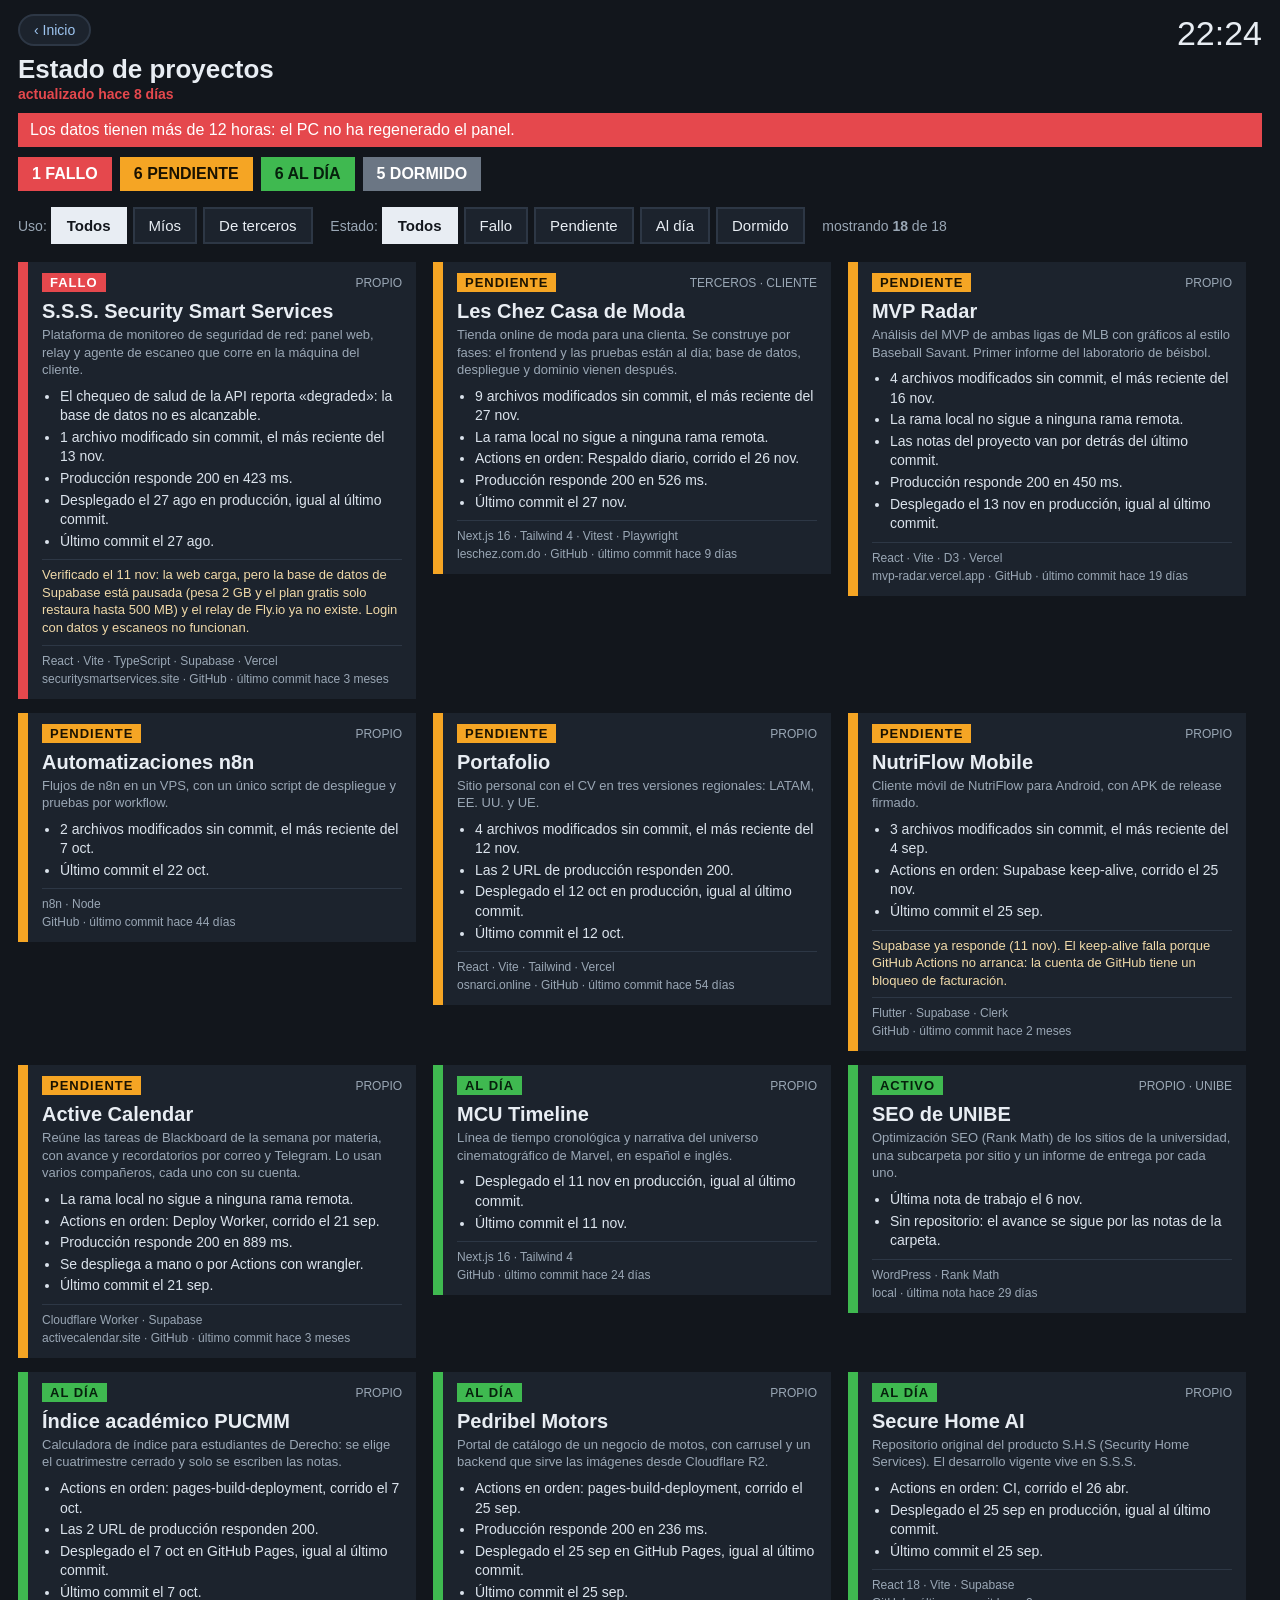
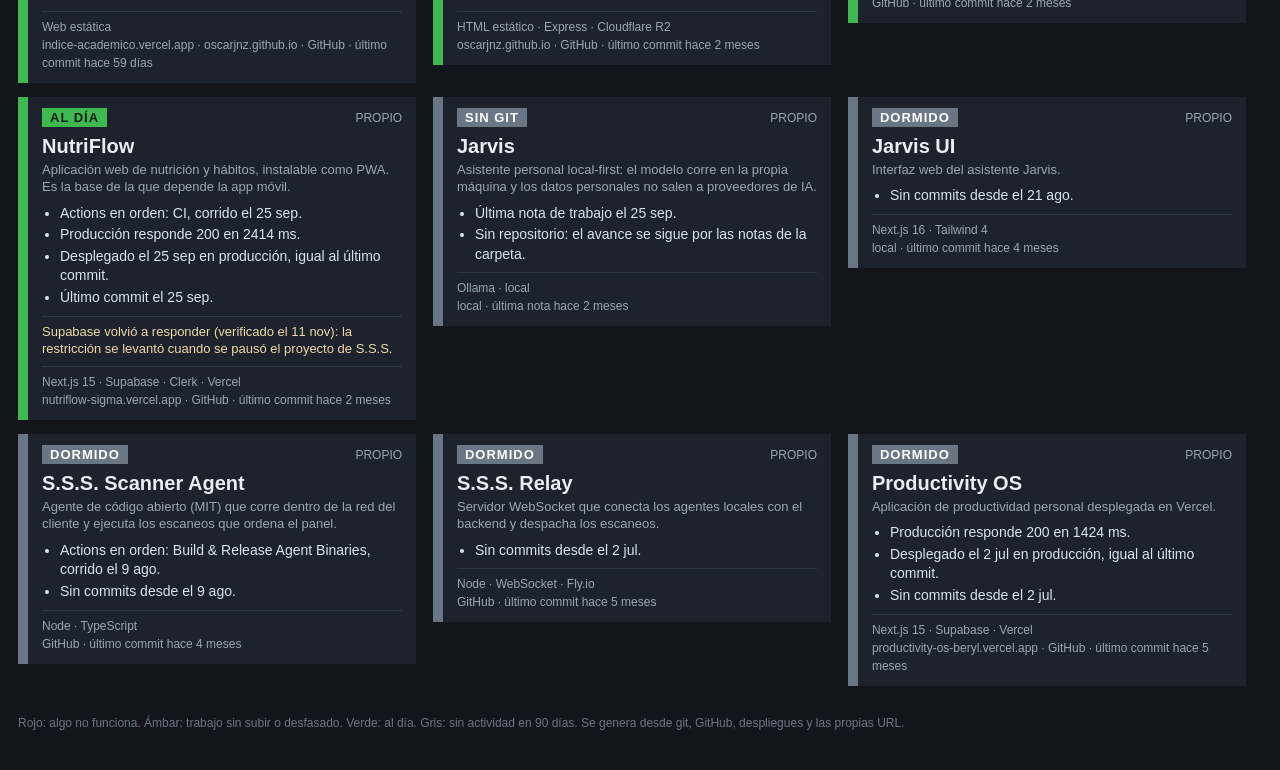
==== proyectos/index.html @ accc5866 "Actualización 2026-11-27 08:47" ====
<!DOCTYPE html>
<html lang="es"><head><meta charset="utf-8"><meta http-equiv="X-UA-Compatible" content="IE=edge"><meta http-equiv="refresh" content="300">
<meta name="robots" content="noindex,nofollow"><meta name="viewport" content="width=device-width, initial-scale=1">
<title>Estado de proyectos</title><style>
html,body{margin:0;padding:0;background:#12161c;color:#e8edf3;font-family:"Segoe UI",Arial,sans-serif;}
.wrap{padding:14px 18px 40px 18px;}
h1{font-size:26px;margin:0;font-weight:600;}
.head{overflow:hidden;margin-bottom:10px;}
.head .l{float:left;}.head .r{float:right;text-align:right;}
#clock{font-size:34px;font-weight:300;}
#age{font-size:14px;color:#9aa7b5;}#age.stale{color:#e5484d;font-weight:bold;}
#stalewarn{display:none;background:#e5484d;color:#fff;padding:8px 12px;margin-bottom:10px;font-size:16px;}
.sum{margin-bottom:10px;}
.sum span{display:inline-block;margin-right:8px;margin-bottom:6px;padding:8px 14px;font-size:16px;font-weight:bold;}
.s-rojo{background:#e5484d;color:#fff;}.s-ambar{background:#f5a524;color:#1a1200;}.s-verde{background:#3fb950;color:#06200c;}.s-gris{background:#6b7684;color:#fff;}
.bar{margin-bottom:12px;font-size:14px;color:#9aa7b5;}
.btn{display:inline-block;margin:0 6px 6px 0;padding:8px 14px;background:#1c232d;color:#e8edf3;border:2px solid #2d3745;text-decoration:none;font-size:15px;}
.btn.on{background:#e8edf3;color:#12161c;border-color:#e8edf3;font-weight:bold;}
.card{display:inline-block;vertical-align:top;width:32%;min-width:290px;margin:0 1% 14px 0;padding:11px 14px 11px 14px;background:#1c232d;border-left:10px solid #6b7684;box-sizing:border-box;}
.e-rojo{border-left-color:#e5484d;}.e-ambar{border-left-color:#f5a524;}.e-verde{border-left-color:#3fb950;}.e-gris{border-left-color:#6b7684;}
.chip{display:inline-block;padding:2px 8px;font-size:13px;font-weight:bold;letter-spacing:1px;}
.e-rojo .chip{background:#e5484d;color:#fff;}.e-ambar .chip{background:#f5a524;color:#1a1200;}.e-verde .chip{background:#3fb950;color:#06200c;}.e-gris .chip{background:#6b7684;color:#fff;}
.usotag{float:right;font-size:12px;color:#9aa7b5;text-transform:uppercase;padding-top:3px;}
.name{font-size:20px;font-weight:600;margin:8px 0 3px 0;word-wrap:break-word;}
.desc{font-size:13px;color:#9aa7b5;margin-bottom:8px;line-height:1.35;}
ul.facts{margin:0 0 8px 0;padding-left:18px;font-size:14px;color:#dbe3ec;line-height:1.4;}
ul.facts li{margin-bottom:2px;}
.nota{font-size:13px;color:#f0d9a8;border-top:1px solid #2d3745;padding-top:6px;margin-bottom:8px;line-height:1.35;}
.meta{font-size:12px;color:#9aa7b5;border-top:1px solid #2d3745;padding-top:6px;line-height:1.5;}
.back{display:inline-block;margin:0 0 8px 0;padding:6px 14px;background:#1c232d;color:#9ec5f0;border:2px solid #2d3745;border-radius:18px;text-decoration:none;font-size:14px;}
.foot{margin-top:16px;font-size:12px;color:#6b7684;}
</style></head><body><div class="wrap">
<div class="head"><div class="l"><a class="back" href="../">&#8249; Inicio</a><h1>Estado de proyectos</h1><div id="gen" data-ts="1795783574522"><span id="age">generado el 27 nov a las 08:46</span></div></div><div class="r"><div id="clock"></div></div></div>
<div id="stalewarn">Los datos tienen más de 12 horas: el PC no ha regenerado el panel.</div>
<div class="sum"><span class="s-rojo">1 FALLO</span><span class="s-ambar">6 PENDIENTE</span><span class="s-verde">6 AL DÍA</span><span class="s-gris">5 DORMIDO</span></div>
<div class="bar">Uso: <a class="btn on" data-g="uso" data-v="todos" href="#uso=todos">Todos</a><a class="btn" data-g="uso" data-v="propio" href="#uso=propio">Míos</a><a class="btn" data-g="uso" data-v="terceros" href="#uso=terceros">De terceros</a>
 &nbsp; Estado: <a class="btn on" data-g="est" data-v="todos" href="#est=todos">Todos</a><a class="btn" data-g="est" data-v="rojo" href="#est=rojo">Fallo</a><a class="btn" data-g="est" data-v="ambar" href="#est=ambar">Pendiente</a><a class="btn" data-g="est" data-v="verde" href="#est=verde">Al día</a><a class="btn" data-g="est" data-v="gris" href="#est=gris">Dormido</a>
 &nbsp; mostrando <b id="shown">18</b> de 18</div>
<div id="cards">
<div class="card e-rojo" data-uso="propio" data-est="rojo"><span class="chip">FALLO</span><span class="usotag">propio</span><div class="name">S.S.S. Security Smart Services</div><div class="desc">Plataforma de monitoreo de seguridad de red: panel web, relay y agente de escaneo que corre en la máquina del cliente.</div><ul class="facts"><li>El chequeo de salud de la API reporta «degraded»: la base de datos no es alcanzable.</li><li>1 archivo modificado sin commit, el más reciente del 13 nov.</li><li>Producción responde 200 en 423 ms.</li><li>Desplegado el 27 ago en producción, igual al último commit.</li><li>Último commit el 27 ago.</li></ul><div class="nota">Verificado el 11 nov: la web carga, pero la base de datos de Supabase está pausada (pesa 2 GB y el plan gratis solo restaura hasta 500 MB) y el relay de Fly.io ya no existe. Login con datos y escaneos no funcionan.</div><div class="meta">React · Vite · TypeScript · Supabase · Vercel<br>securitysmartservices.site · GitHub · último commit <span class="rel" data-ts="1787851147000"></span></div></div>
<div class="card e-ambar" data-uso="terceros" data-est="ambar"><span class="chip">PENDIENTE</span><span class="usotag">terceros · cliente</span><div class="name">Les Chez Casa de Moda</div><div class="desc">Tienda online de moda para una clienta. Se construye por fases: el frontend y las pruebas están al día; base de datos, despliegue y dominio vienen después.</div><ul class="facts"><li>9 archivos modificados sin commit, el más reciente del 27 nov.</li><li>La rama local no sigue a ninguna rama remota.</li><li>Actions en orden: Respaldo diario, corrido el 26 nov.</li><li>Producción responde 200 en 526 ms.</li><li>Último commit el 27 nov.</li></ul><div class="meta">Next.js 16 · Tailwind 4 · Vitest · Playwright<br>leschez.com.do · GitHub · último commit <span class="rel" data-ts="1795757222000"></span></div></div>
<div class="card e-ambar" data-uso="propio" data-est="ambar"><span class="chip">PENDIENTE</span><span class="usotag">propio</span><div class="name">MVP Radar</div><div class="desc">Análisis del MVP de ambas ligas de MLB con gráficos al estilo Baseball Savant. Primer informe del laboratorio de béisbol.</div><ul class="facts"><li>4 archivos modificados sin commit, el más reciente del 16 nov.</li><li>La rama local no sigue a ninguna rama remota.</li><li>Las notas del proyecto van por detrás del último commit.</li><li>Producción responde 200 en 450 ms.</li><li>Desplegado el 13 nov en producción, igual al último commit.</li></ul><div class="meta">React · Vite · D3 · Vercel<br>mvp-radar.vercel.app · GitHub · último commit <span class="rel" data-ts="1794849072000"></span></div></div>
<div class="card e-ambar" data-uso="propio" data-est="ambar"><span class="chip">PENDIENTE</span><span class="usotag">propio</span><div class="name">Automatizaciones n8n</div><div class="desc">Flujos de n8n en un VPS, con un único script de despliegue y pruebas por workflow.</div><ul class="facts"><li>2 archivos modificados sin commit, el más reciente del 7 oct.</li><li>Último commit el 22 oct.</li></ul><div class="meta">n8n · Node<br>GitHub · último commit <span class="rel" data-ts="1792702065000"></span></div></div>
<div class="card e-ambar" data-uso="propio" data-est="ambar"><span class="chip">PENDIENTE</span><span class="usotag">propio</span><div class="name">Portafolio</div><div class="desc">Sitio personal con el CV en tres versiones regionales: LATAM, EE. UU. y UE.</div><ul class="facts"><li>4 archivos modificados sin commit, el más reciente del 12 nov.</li><li>Las 2 URL de producción responden 200.</li><li>Desplegado el 12 oct en producción, igual al último commit.</li><li>Último commit el 12 oct.</li></ul><div class="meta">React · Vite · Tailwind · Vercel<br>osnarci.online · GitHub · último commit <span class="rel" data-ts="1791819217000"></span></div></div>
<div class="card e-ambar" data-uso="propio" data-est="ambar"><span class="chip">PENDIENTE</span><span class="usotag">propio</span><div class="name">NutriFlow Mobile</div><div class="desc">Cliente móvil de NutriFlow para Android, con APK de release firmado.</div><ul class="facts"><li>3 archivos modificados sin commit, el más reciente del 4 sep.</li><li>Actions en orden: Supabase keep-alive, corrido el 25 nov.</li><li>Último commit el 25 sep.</li></ul><div class="nota">Supabase ya responde (11 nov). El keep-alive falla porque GitHub Actions no arranca: la cuenta de GitHub tiene un bloqueo de facturación.</div><div class="meta">Flutter · Supabase · Clerk<br>GitHub · último commit <span class="rel" data-ts="1790312870000"></span></div></div>
<div class="card e-ambar" data-uso="propio" data-est="ambar"><span class="chip">PENDIENTE</span><span class="usotag">propio</span><div class="name">Active Calendar</div><div class="desc">Reúne las tareas de Blackboard de la semana por materia, con avance y recordatorios por correo y Telegram. Lo usan varios compañeros, cada uno con su cuenta.</div><ul class="facts"><li>La rama local no sigue a ninguna rama remota.</li><li>Actions en orden: Deploy Worker, corrido el 21 sep.</li><li>Producción responde 200 en 889 ms.</li><li>Se despliega a mano o por Actions con wrangler.</li><li>Último commit el 21 sep.</li></ul><div class="meta">Cloudflare Worker · Supabase<br>activecalendar.site · GitHub · último commit <span class="rel" data-ts="1790004262000"></span></div></div>
<div class="card e-verde" data-uso="propio" data-est="verde"><span class="chip">AL DÍA</span><span class="usotag">propio</span><div class="name">MCU Timeline</div><div class="desc">Línea de tiempo cronológica y narrativa del universo cinematográfico de Marvel, en español e inglés.</div><ul class="facts"><li>Desplegado el 11 nov en producción, igual al último commit.</li><li>Último commit el 11 nov.</li></ul><div class="meta">Next.js 16 · Tailwind 4<br>GitHub · último commit <span class="rel" data-ts="1794414237000"></span></div></div>
<div class="card e-verde" data-uso="propio" data-est="verde"><span class="chip">ACTIVO</span><span class="usotag">propio · UNIBE</span><div class="name">SEO de UNIBE</div><div class="desc">Optimización SEO (Rank Math) de los sitios de la universidad, una subcarpeta por sitio y un informe de entrega por cada uno.</div><ul class="facts"><li>Última nota de trabajo el 6 nov.</li><li>Sin repositorio: el avance se sigue por las notas de la carpeta.</li></ul><div class="meta">WordPress · Rank Math<br>local · última nota <span class="rel" data-ts="1793970908577"></span></div></div>
<div class="card e-verde" data-uso="propio" data-est="verde"><span class="chip">AL DÍA</span><span class="usotag">propio</span><div class="name">Índice académico PUCMM</div><div class="desc">Calculadora de índice para estudiantes de Derecho: se elige el cuatrimestre cerrado y solo se escriben las notas.</div><ul class="facts"><li>Actions en orden: pages-build-deployment, corrido el 7 oct.</li><li>Las 2 URL de producción responden 200.</li><li>Desplegado el 7 oct en GitHub Pages, igual al último commit.</li><li>Último commit el 7 oct.</li></ul><div class="meta">Web estática<br>indice-academico.vercel.app · oscarjnz.github.io · GitHub · último commit <span class="rel" data-ts="1791425111000"></span></div></div>
<div class="card e-verde" data-uso="propio" data-est="verde"><span class="chip">AL DÍA</span><span class="usotag">propio</span><div class="name">Pedribel Motors</div><div class="desc">Portal de catálogo de un negocio de motos, con carrusel y un backend que sirve las imágenes desde Cloudflare R2.</div><ul class="facts"><li>Actions en orden: pages-build-deployment, corrido el 25 sep.</li><li>Producción responde 200 en 236 ms.</li><li>Desplegado el 25 sep en GitHub Pages, igual al último commit.</li><li>Último commit el 25 sep.</li></ul><div class="meta">HTML estático · Express · Cloudflare R2<br>oscarjnz.github.io · GitHub · último commit <span class="rel" data-ts="1790312871000"></span></div></div>
<div class="card e-verde" data-uso="propio" data-est="verde"><span class="chip">AL DÍA</span><span class="usotag">propio</span><div class="name">Secure Home AI</div><div class="desc">Repositorio original del producto S.H.S (Security Home Services). El desarrollo vigente vive en S.S.S.</div><ul class="facts"><li>Actions en orden: CI, corrido el 26 abr.</li><li>Desplegado el 25 sep en producción, igual al último commit.</li><li>Último commit el 25 sep.</li></ul><div class="meta">React 18 · Vite · Supabase<br>GitHub · último commit <span class="rel" data-ts="1790312871000"></span></div></div>
<div class="card e-verde" data-uso="propio" data-est="verde"><span class="chip">AL DÍA</span><span class="usotag">propio</span><div class="name">NutriFlow</div><div class="desc">Aplicación web de nutrición y hábitos, instalable como PWA. Es la base de la que depende la app móvil.</div><ul class="facts"><li>Actions en orden: CI, corrido el 25 sep.</li><li>Producción responde 200 en 2414 ms.</li><li>Desplegado el 25 sep en producción, igual al último commit.</li><li>Último commit el 25 sep.</li></ul><div class="nota">Supabase volvió a responder (verificado el 11 nov): la restricción se levantó cuando se pausó el proyecto de S.S.S.</div><div class="meta">Next.js 15 · Supabase · Clerk · Vercel<br>nutriflow-sigma.vercel.app · GitHub · último commit <span class="rel" data-ts="1790312870000"></span></div></div>
<div class="card e-gris" data-uso="propio" data-est="gris"><span class="chip">SIN GIT</span><span class="usotag">propio</span><div class="name">Jarvis</div><div class="desc">Asistente personal local-first: el modelo corre en la propia máquina y los datos personales no salen a proveedores de IA.</div><ul class="facts"><li>Última nota de trabajo el 25 sep.</li><li>Sin repositorio: el avance se sigue por las notas de la carpeta.</li></ul><div class="meta">Ollama · local<br>local · última nota <span class="rel" data-ts="1790312598806"></span></div></div>
<div class="card e-gris" data-uso="propio" data-est="gris"><span class="chip">DORMIDO</span><span class="usotag">propio</span><div class="name">Jarvis UI</div><div class="desc">Interfaz web del asistente Jarvis.</div><ul class="facts"><li>Sin commits desde el 21 ago.</li></ul><div class="meta">Next.js 16 · Tailwind 4<br>local · último commit <span class="rel" data-ts="1787341592000"></span></div></div>
<div class="card e-gris" data-uso="propio" data-est="gris"><span class="chip">DORMIDO</span><span class="usotag">propio</span><div class="name">S.S.S. Scanner Agent</div><div class="desc">Agente de código abierto (MIT) que corre dentro de la red del cliente y ejecuta los escaneos que ordena el panel.</div><ul class="facts"><li>Actions en orden: Build &amp; Release Agent Binaries, corrido el 9 ago.</li><li>Sin commits desde el 9 ago.</li></ul><div class="meta">Node · TypeScript<br>GitHub · último commit <span class="rel" data-ts="1786250845000"></span></div></div>
<div class="card e-gris" data-uso="propio" data-est="gris"><span class="chip">DORMIDO</span><span class="usotag">propio</span><div class="name">S.S.S. Relay</div><div class="desc">Servidor WebSocket que conecta los agentes locales con el backend y despacha los escaneos.</div><ul class="facts"><li>Sin commits desde el 2 jul.</li></ul><div class="meta">Node · WebSocket · Fly.io<br>GitHub · último commit <span class="rel" data-ts="1783051073000"></span></div></div>
<div class="card e-gris" data-uso="propio" data-est="gris"><span class="chip">DORMIDO</span><span class="usotag">propio</span><div class="name">Productivity OS</div><div class="desc">Aplicación de productividad personal desplegada en Vercel.</div><ul class="facts"><li>Producción responde 200 en 1424 ms.</li><li>Desplegado el 2 jul en producción, igual al último commit.</li><li>Sin commits desde el 2 jul.</li></ul><div class="meta">Next.js 15 · Supabase · Vercel<br>productivity-os-beryl.vercel.app · GitHub · último commit <span class="rel" data-ts="1783050719000"></span></div></div>
</div>
<div class="foot">Rojo: algo no funciona. Ámbar: trabajo sin subir o desfasado. Verde: al día. Gris: sin actividad en 90 días. Se genera desde git, GitHub, despliegues y las propias URL.</div>
</div><script>
(function () {
  var state = { uso: 'todos', est: 'todos' };
  function el(id) { return document.getElementById(id); }
  function parseHash() {
    var h = (location.hash || '').replace('#', '');
    if (!h) return;
    var parts = h.split('&');
    for (var i = 0; i < parts.length; i++) {
      var kv = parts[i].split('=');
      if (kv[0] === 'uso' || kv[0] === 'est') state[kv[0]] = kv[1] || 'todos';
    }
  }
  function apply() {
    var cards = document.getElementsByClassName('card');
    var shown = 0, i;
    for (i = 0; i < cards.length; i++) {
      var c = cards[i];
      var ok = (state.uso === 'todos' || c.getAttribute('data-uso') === state.uso) &&
               (state.est === 'todos' || c.getAttribute('data-est') === state.est);
      c.style.display = ok ? '' : 'none';
      if (ok) shown++;
    }
    var btns = document.getElementsByClassName('btn');
    for (i = 0; i < btns.length; i++) {
      var b = btns[i];
      b.className = 'btn' + (state[b.getAttribute('data-g')] === b.getAttribute('data-v') ? ' on' : '');
    }
    el('shown').innerHTML = shown;
    try { location.replace('#uso=' + state.uso + '&est=' + state.est); } catch (e) {}
  }
  document.onclick = function (e) {
    e = e || window.event;
    var t = e.target || e.srcElement;
    while (t && t.getAttribute && !t.getAttribute('data-g')) t = t.parentNode;
    if (t && t.getAttribute && t.getAttribute('data-g')) {
      state[t.getAttribute('data-g')] = t.getAttribute('data-v');
      apply();
      if (e.preventDefault) e.preventDefault(); else e.returnValue = false;
      return false;
    }
  };
  function two(n) { return n < 10 ? '0' + n : '' + n; }
  function ago(ms) {
    var m = Math.round((new Date().getTime() - ms) / 60000);
    if (m < 2) return 'hace un momento';
    if (m < 60) return 'hace ' + m + ' min';
    var h = Math.round(m / 60);
    if (m < 1440) return 'hace ' + h + (h === 1 ? ' hora' : ' horas');
    var d = Math.round(m / 1440);
    if (d < 60) return 'hace ' + d + (d === 1 ? ' día' : ' días');
    var mo = Math.round(d / 30);
    return 'hace ' + mo + (mo === 1 ? ' mes' : ' meses');
  }
  function tick() {
    var d = new Date();
    el('clock').innerHTML = two(d.getHours()) + ':' + two(d.getMinutes());
    var ts = parseInt(el('gen').getAttribute('data-ts'), 10);
    var m = Math.round((d.getTime() - ts) / 60000);
    el('age').innerHTML = 'actualizado ' + ago(ts);
    el('age').className = m > 720 ? 'stale' : '';
    el('stalewarn').style.display = m > 720 ? 'block' : 'none';
    var rels = document.getElementsByClassName('rel');
    for (var i = 0; i < rels.length; i++) {
      var v = parseInt(rels[i].getAttribute('data-ts'), 10);
      if (v) rels[i].innerHTML = ago(v);
    }
  }
  parseHash(); apply(); tick();
  setInterval(tick, 20000);
})();
</script></body></html>
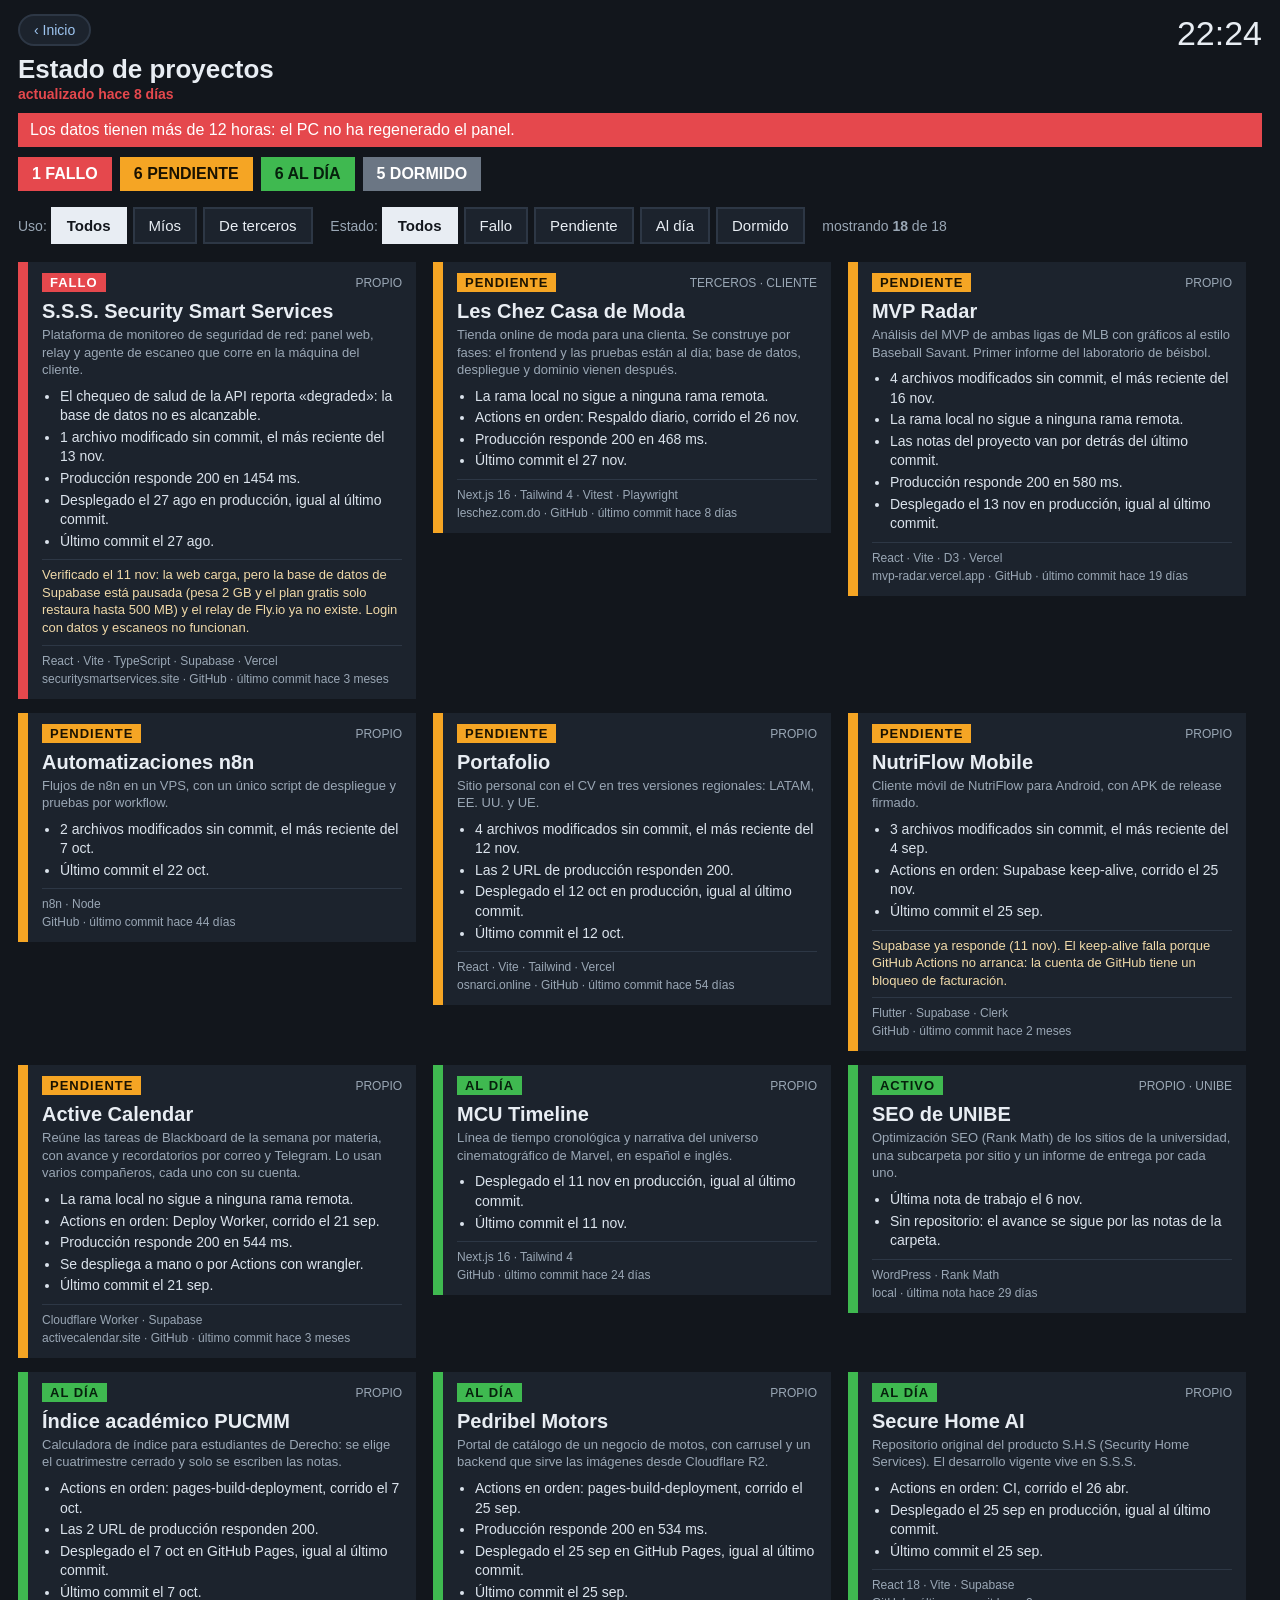
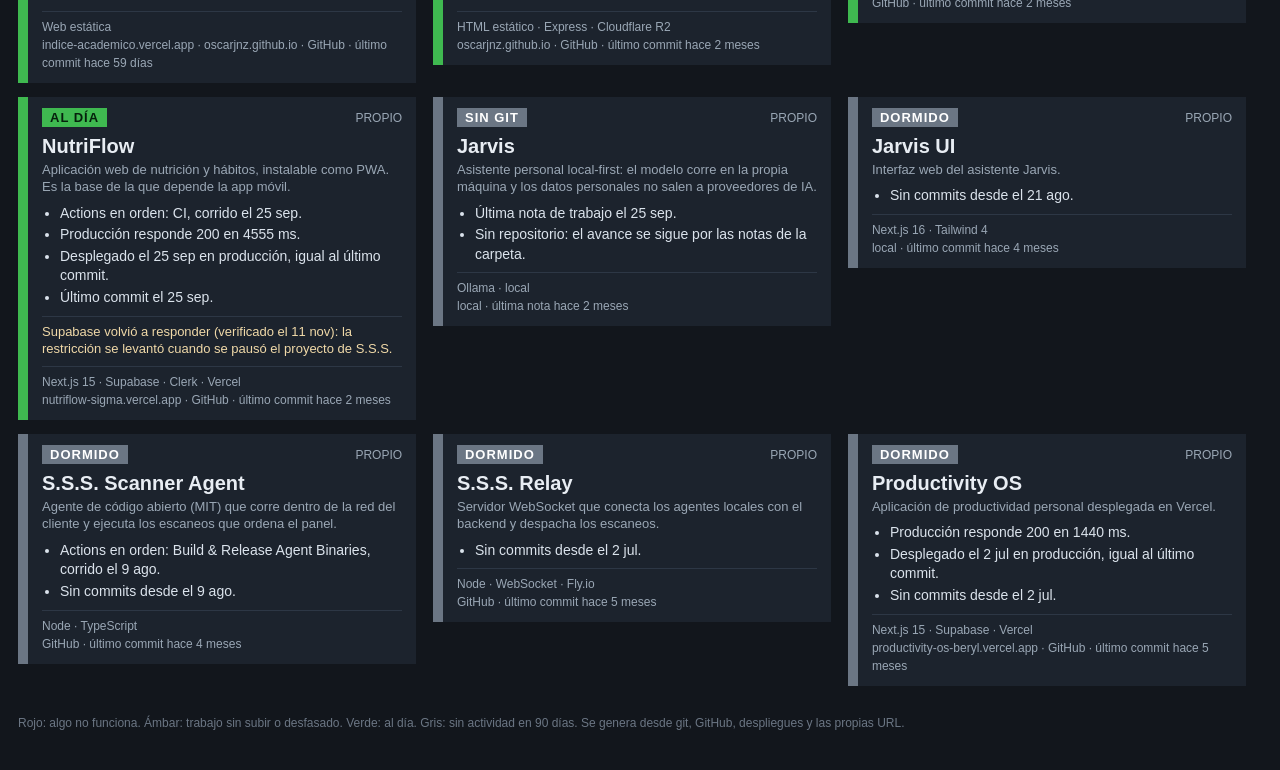
==== commit 0e789651: "Actualización 2026-11-27 09:47" ====
--- a/proyectos/index.html
+++ b/proyectos/index.html
@@ -30,31 +30,31 @@
 .back{display:inline-block;margin:0 0 8px 0;padding:6px 14px;background:#1c232d;color:#9ec5f0;border:2px solid #2d3745;border-radius:18px;text-decoration:none;font-size:14px;}
 .foot{margin-top:16px;font-size:12px;color:#6b7684;}
 </style></head><body><div class="wrap">
-<div class="head"><div class="l"><a class="back" href="../">&#8249; Inicio</a><h1>Estado de proyectos</h1><div id="gen" data-ts="1795783574522"><span id="age">generado el 27 nov a las 08:46</span></div></div><div class="r"><div id="clock"></div></div></div>
+<div class="head"><div class="l"><a class="back" href="../">&#8249; Inicio</a><h1>Estado de proyectos</h1><div id="gen" data-ts="1795787174142"><span id="age">generado el 27 nov a las 09:46</span></div></div><div class="r"><div id="clock"></div></div></div>
 <div id="stalewarn">Los datos tienen más de 12 horas: el PC no ha regenerado el panel.</div>
 <div class="sum"><span class="s-rojo">1 FALLO</span><span class="s-ambar">6 PENDIENTE</span><span class="s-verde">6 AL DÍA</span><span class="s-gris">5 DORMIDO</span></div>
 <div class="bar">Uso: <a class="btn on" data-g="uso" data-v="todos" href="#uso=todos">Todos</a><a class="btn" data-g="uso" data-v="propio" href="#uso=propio">Míos</a><a class="btn" data-g="uso" data-v="terceros" href="#uso=terceros">De terceros</a>
  &nbsp; Estado: <a class="btn on" data-g="est" data-v="todos" href="#est=todos">Todos</a><a class="btn" data-g="est" data-v="rojo" href="#est=rojo">Fallo</a><a class="btn" data-g="est" data-v="ambar" href="#est=ambar">Pendiente</a><a class="btn" data-g="est" data-v="verde" href="#est=verde">Al día</a><a class="btn" data-g="est" data-v="gris" href="#est=gris">Dormido</a>
  &nbsp; mostrando <b id="shown">18</b> de 18</div>
 <div id="cards">
-<div class="card e-rojo" data-uso="propio" data-est="rojo"><span class="chip">FALLO</span><span class="usotag">propio</span><div class="name">S.S.S. Security Smart Services</div><div class="desc">Plataforma de monitoreo de seguridad de red: panel web, relay y agente de escaneo que corre en la máquina del cliente.</div><ul class="facts"><li>El chequeo de salud de la API reporta «degraded»: la base de datos no es alcanzable.</li><li>1 archivo modificado sin commit, el más reciente del 13 nov.</li><li>Producción responde 200 en 423 ms.</li><li>Desplegado el 27 ago en producción, igual al último commit.</li><li>Último commit el 27 ago.</li></ul><div class="nota">Verificado el 11 nov: la web carga, pero la base de datos de Supabase está pausada (pesa 2 GB y el plan gratis solo restaura hasta 500 MB) y el relay de Fly.io ya no existe. Login con datos y escaneos no funcionan.</div><div class="meta">React · Vite · TypeScript · Supabase · Vercel<br>securitysmartservices.site · GitHub · último commit <span class="rel" data-ts="1787851147000"></span></div></div>
-<div class="card e-ambar" data-uso="terceros" data-est="ambar"><span class="chip">PENDIENTE</span><span class="usotag">terceros · cliente</span><div class="name">Les Chez Casa de Moda</div><div class="desc">Tienda online de moda para una clienta. Se construye por fases: el frontend y las pruebas están al día; base de datos, despliegue y dominio vienen después.</div><ul class="facts"><li>9 archivos modificados sin commit, el más reciente del 27 nov.</li><li>La rama local no sigue a ninguna rama remota.</li><li>Actions en orden: Respaldo diario, corrido el 26 nov.</li><li>Producción responde 200 en 526 ms.</li><li>Último commit el 27 nov.</li></ul><div class="meta">Next.js 16 · Tailwind 4 · Vitest · Playwright<br>leschez.com.do · GitHub · último commit <span class="rel" data-ts="1795757222000"></span></div></div>
-<div class="card e-ambar" data-uso="propio" data-est="ambar"><span class="chip">PENDIENTE</span><span class="usotag">propio</span><div class="name">MVP Radar</div><div class="desc">Análisis del MVP de ambas ligas de MLB con gráficos al estilo Baseball Savant. Primer informe del laboratorio de béisbol.</div><ul class="facts"><li>4 archivos modificados sin commit, el más reciente del 16 nov.</li><li>La rama local no sigue a ninguna rama remota.</li><li>Las notas del proyecto van por detrás del último commit.</li><li>Producción responde 200 en 450 ms.</li><li>Desplegado el 13 nov en producción, igual al último commit.</li></ul><div class="meta">React · Vite · D3 · Vercel<br>mvp-radar.vercel.app · GitHub · último commit <span class="rel" data-ts="1794849072000"></span></div></div>
+<div class="card e-rojo" data-uso="propio" data-est="rojo"><span class="chip">FALLO</span><span class="usotag">propio</span><div class="name">S.S.S. Security Smart Services</div><div class="desc">Plataforma de monitoreo de seguridad de red: panel web, relay y agente de escaneo que corre en la máquina del cliente.</div><ul class="facts"><li>El chequeo de salud de la API reporta «degraded»: la base de datos no es alcanzable.</li><li>1 archivo modificado sin commit, el más reciente del 13 nov.</li><li>Producción responde 200 en 1454 ms.</li><li>Desplegado el 27 ago en producción, igual al último commit.</li><li>Último commit el 27 ago.</li></ul><div class="nota">Verificado el 11 nov: la web carga, pero la base de datos de Supabase está pausada (pesa 2 GB y el plan gratis solo restaura hasta 500 MB) y el relay de Fly.io ya no existe. Login con datos y escaneos no funcionan.</div><div class="meta">React · Vite · TypeScript · Supabase · Vercel<br>securitysmartservices.site · GitHub · último commit <span class="rel" data-ts="1787851147000"></span></div></div>
+<div class="card e-ambar" data-uso="terceros" data-est="ambar"><span class="chip">PENDIENTE</span><span class="usotag">terceros · cliente</span><div class="name">Les Chez Casa de Moda</div><div class="desc">Tienda online de moda para una clienta. Se construye por fases: el frontend y las pruebas están al día; base de datos, despliegue y dominio vienen después.</div><ul class="facts"><li>La rama local no sigue a ninguna rama remota.</li><li>Actions en orden: Respaldo diario, corrido el 26 nov.</li><li>Producción responde 200 en 468 ms.</li><li>Último commit el 27 nov.</li></ul><div class="meta">Next.js 16 · Tailwind 4 · Vitest · Playwright<br>leschez.com.do · GitHub · último commit <span class="rel" data-ts="1795786927000"></span></div></div>
+<div class="card e-ambar" data-uso="propio" data-est="ambar"><span class="chip">PENDIENTE</span><span class="usotag">propio</span><div class="name">MVP Radar</div><div class="desc">Análisis del MVP de ambas ligas de MLB con gráficos al estilo Baseball Savant. Primer informe del laboratorio de béisbol.</div><ul class="facts"><li>4 archivos modificados sin commit, el más reciente del 16 nov.</li><li>La rama local no sigue a ninguna rama remota.</li><li>Las notas del proyecto van por detrás del último commit.</li><li>Producción responde 200 en 580 ms.</li><li>Desplegado el 13 nov en producción, igual al último commit.</li></ul><div class="meta">React · Vite · D3 · Vercel<br>mvp-radar.vercel.app · GitHub · último commit <span class="rel" data-ts="1794849072000"></span></div></div>
 <div class="card e-ambar" data-uso="propio" data-est="ambar"><span class="chip">PENDIENTE</span><span class="usotag">propio</span><div class="name">Automatizaciones n8n</div><div class="desc">Flujos de n8n en un VPS, con un único script de despliegue y pruebas por workflow.</div><ul class="facts"><li>2 archivos modificados sin commit, el más reciente del 7 oct.</li><li>Último commit el 22 oct.</li></ul><div class="meta">n8n · Node<br>GitHub · último commit <span class="rel" data-ts="1792702065000"></span></div></div>
 <div class="card e-ambar" data-uso="propio" data-est="ambar"><span class="chip">PENDIENTE</span><span class="usotag">propio</span><div class="name">Portafolio</div><div class="desc">Sitio personal con el CV en tres versiones regionales: LATAM, EE. UU. y UE.</div><ul class="facts"><li>4 archivos modificados sin commit, el más reciente del 12 nov.</li><li>Las 2 URL de producción responden 200.</li><li>Desplegado el 12 oct en producción, igual al último commit.</li><li>Último commit el 12 oct.</li></ul><div class="meta">React · Vite · Tailwind · Vercel<br>osnarci.online · GitHub · último commit <span class="rel" data-ts="1791819217000"></span></div></div>
 <div class="card e-ambar" data-uso="propio" data-est="ambar"><span class="chip">PENDIENTE</span><span class="usotag">propio</span><div class="name">NutriFlow Mobile</div><div class="desc">Cliente móvil de NutriFlow para Android, con APK de release firmado.</div><ul class="facts"><li>3 archivos modificados sin commit, el más reciente del 4 sep.</li><li>Actions en orden: Supabase keep-alive, corrido el 25 nov.</li><li>Último commit el 25 sep.</li></ul><div class="nota">Supabase ya responde (11 nov). El keep-alive falla porque GitHub Actions no arranca: la cuenta de GitHub tiene un bloqueo de facturación.</div><div class="meta">Flutter · Supabase · Clerk<br>GitHub · último commit <span class="rel" data-ts="1790312870000"></span></div></div>
-<div class="card e-ambar" data-uso="propio" data-est="ambar"><span class="chip">PENDIENTE</span><span class="usotag">propio</span><div class="name">Active Calendar</div><div class="desc">Reúne las tareas de Blackboard de la semana por materia, con avance y recordatorios por correo y Telegram. Lo usan varios compañeros, cada uno con su cuenta.</div><ul class="facts"><li>La rama local no sigue a ninguna rama remota.</li><li>Actions en orden: Deploy Worker, corrido el 21 sep.</li><li>Producción responde 200 en 889 ms.</li><li>Se despliega a mano o por Actions con wrangler.</li><li>Último commit el 21 sep.</li></ul><div class="meta">Cloudflare Worker · Supabase<br>activecalendar.site · GitHub · último commit <span class="rel" data-ts="1790004262000"></span></div></div>
+<div class="card e-ambar" data-uso="propio" data-est="ambar"><span class="chip">PENDIENTE</span><span class="usotag">propio</span><div class="name">Active Calendar</div><div class="desc">Reúne las tareas de Blackboard de la semana por materia, con avance y recordatorios por correo y Telegram. Lo usan varios compañeros, cada uno con su cuenta.</div><ul class="facts"><li>La rama local no sigue a ninguna rama remota.</li><li>Actions en orden: Deploy Worker, corrido el 21 sep.</li><li>Producción responde 200 en 544 ms.</li><li>Se despliega a mano o por Actions con wrangler.</li><li>Último commit el 21 sep.</li></ul><div class="meta">Cloudflare Worker · Supabase<br>activecalendar.site · GitHub · último commit <span class="rel" data-ts="1790004262000"></span></div></div>
 <div class="card e-verde" data-uso="propio" data-est="verde"><span class="chip">AL DÍA</span><span class="usotag">propio</span><div class="name">MCU Timeline</div><div class="desc">Línea de tiempo cronológica y narrativa del universo cinematográfico de Marvel, en español e inglés.</div><ul class="facts"><li>Desplegado el 11 nov en producción, igual al último commit.</li><li>Último commit el 11 nov.</li></ul><div class="meta">Next.js 16 · Tailwind 4<br>GitHub · último commit <span class="rel" data-ts="1794414237000"></span></div></div>
 <div class="card e-verde" data-uso="propio" data-est="verde"><span class="chip">ACTIVO</span><span class="usotag">propio · UNIBE</span><div class="name">SEO de UNIBE</div><div class="desc">Optimización SEO (Rank Math) de los sitios de la universidad, una subcarpeta por sitio y un informe de entrega por cada uno.</div><ul class="facts"><li>Última nota de trabajo el 6 nov.</li><li>Sin repositorio: el avance se sigue por las notas de la carpeta.</li></ul><div class="meta">WordPress · Rank Math<br>local · última nota <span class="rel" data-ts="1793970908577"></span></div></div>
 <div class="card e-verde" data-uso="propio" data-est="verde"><span class="chip">AL DÍA</span><span class="usotag">propio</span><div class="name">Índice académico PUCMM</div><div class="desc">Calculadora de índice para estudiantes de Derecho: se elige el cuatrimestre cerrado y solo se escriben las notas.</div><ul class="facts"><li>Actions en orden: pages-build-deployment, corrido el 7 oct.</li><li>Las 2 URL de producción responden 200.</li><li>Desplegado el 7 oct en GitHub Pages, igual al último commit.</li><li>Último commit el 7 oct.</li></ul><div class="meta">Web estática<br>indice-academico.vercel.app · oscarjnz.github.io · GitHub · último commit <span class="rel" data-ts="1791425111000"></span></div></div>
-<div class="card e-verde" data-uso="propio" data-est="verde"><span class="chip">AL DÍA</span><span class="usotag">propio</span><div class="name">Pedribel Motors</div><div class="desc">Portal de catálogo de un negocio de motos, con carrusel y un backend que sirve las imágenes desde Cloudflare R2.</div><ul class="facts"><li>Actions en orden: pages-build-deployment, corrido el 25 sep.</li><li>Producción responde 200 en 236 ms.</li><li>Desplegado el 25 sep en GitHub Pages, igual al último commit.</li><li>Último commit el 25 sep.</li></ul><div class="meta">HTML estático · Express · Cloudflare R2<br>oscarjnz.github.io · GitHub · último commit <span class="rel" data-ts="1790312871000"></span></div></div>
+<div class="card e-verde" data-uso="propio" data-est="verde"><span class="chip">AL DÍA</span><span class="usotag">propio</span><div class="name">Pedribel Motors</div><div class="desc">Portal de catálogo de un negocio de motos, con carrusel y un backend que sirve las imágenes desde Cloudflare R2.</div><ul class="facts"><li>Actions en orden: pages-build-deployment, corrido el 25 sep.</li><li>Producción responde 200 en 534 ms.</li><li>Desplegado el 25 sep en GitHub Pages, igual al último commit.</li><li>Último commit el 25 sep.</li></ul><div class="meta">HTML estático · Express · Cloudflare R2<br>oscarjnz.github.io · GitHub · último commit <span class="rel" data-ts="1790312871000"></span></div></div>
 <div class="card e-verde" data-uso="propio" data-est="verde"><span class="chip">AL DÍA</span><span class="usotag">propio</span><div class="name">Secure Home AI</div><div class="desc">Repositorio original del producto S.H.S (Security Home Services). El desarrollo vigente vive en S.S.S.</div><ul class="facts"><li>Actions en orden: CI, corrido el 26 abr.</li><li>Desplegado el 25 sep en producción, igual al último commit.</li><li>Último commit el 25 sep.</li></ul><div class="meta">React 18 · Vite · Supabase<br>GitHub · último commit <span class="rel" data-ts="1790312871000"></span></div></div>
-<div class="card e-verde" data-uso="propio" data-est="verde"><span class="chip">AL DÍA</span><span class="usotag">propio</span><div class="name">NutriFlow</div><div class="desc">Aplicación web de nutrición y hábitos, instalable como PWA. Es la base de la que depende la app móvil.</div><ul class="facts"><li>Actions en orden: CI, corrido el 25 sep.</li><li>Producción responde 200 en 2414 ms.</li><li>Desplegado el 25 sep en producción, igual al último commit.</li><li>Último commit el 25 sep.</li></ul><div class="nota">Supabase volvió a responder (verificado el 11 nov): la restricción se levantó cuando se pausó el proyecto de S.S.S.</div><div class="meta">Next.js 15 · Supabase · Clerk · Vercel<br>nutriflow-sigma.vercel.app · GitHub · último commit <span class="rel" data-ts="1790312870000"></span></div></div>
+<div class="card e-verde" data-uso="propio" data-est="verde"><span class="chip">AL DÍA</span><span class="usotag">propio</span><div class="name">NutriFlow</div><div class="desc">Aplicación web de nutrición y hábitos, instalable como PWA. Es la base de la que depende la app móvil.</div><ul class="facts"><li>Actions en orden: CI, corrido el 25 sep.</li><li>Producción responde 200 en 4555 ms.</li><li>Desplegado el 25 sep en producción, igual al último commit.</li><li>Último commit el 25 sep.</li></ul><div class="nota">Supabase volvió a responder (verificado el 11 nov): la restricción se levantó cuando se pausó el proyecto de S.S.S.</div><div class="meta">Next.js 15 · Supabase · Clerk · Vercel<br>nutriflow-sigma.vercel.app · GitHub · último commit <span class="rel" data-ts="1790312870000"></span></div></div>
 <div class="card e-gris" data-uso="propio" data-est="gris"><span class="chip">SIN GIT</span><span class="usotag">propio</span><div class="name">Jarvis</div><div class="desc">Asistente personal local-first: el modelo corre en la propia máquina y los datos personales no salen a proveedores de IA.</div><ul class="facts"><li>Última nota de trabajo el 25 sep.</li><li>Sin repositorio: el avance se sigue por las notas de la carpeta.</li></ul><div class="meta">Ollama · local<br>local · última nota <span class="rel" data-ts="1790312598806"></span></div></div>
 <div class="card e-gris" data-uso="propio" data-est="gris"><span class="chip">DORMIDO</span><span class="usotag">propio</span><div class="name">Jarvis UI</div><div class="desc">Interfaz web del asistente Jarvis.</div><ul class="facts"><li>Sin commits desde el 21 ago.</li></ul><div class="meta">Next.js 16 · Tailwind 4<br>local · último commit <span class="rel" data-ts="1787341592000"></span></div></div>
 <div class="card e-gris" data-uso="propio" data-est="gris"><span class="chip">DORMIDO</span><span class="usotag">propio</span><div class="name">S.S.S. Scanner Agent</div><div class="desc">Agente de código abierto (MIT) que corre dentro de la red del cliente y ejecuta los escaneos que ordena el panel.</div><ul class="facts"><li>Actions en orden: Build &amp; Release Agent Binaries, corrido el 9 ago.</li><li>Sin commits desde el 9 ago.</li></ul><div class="meta">Node · TypeScript<br>GitHub · último commit <span class="rel" data-ts="1786250845000"></span></div></div>
 <div class="card e-gris" data-uso="propio" data-est="gris"><span class="chip">DORMIDO</span><span class="usotag">propio</span><div class="name">S.S.S. Relay</div><div class="desc">Servidor WebSocket que conecta los agentes locales con el backend y despacha los escaneos.</div><ul class="facts"><li>Sin commits desde el 2 jul.</li></ul><div class="meta">Node · WebSocket · Fly.io<br>GitHub · último commit <span class="rel" data-ts="1783051073000"></span></div></div>
-<div class="card e-gris" data-uso="propio" data-est="gris"><span class="chip">DORMIDO</span><span class="usotag">propio</span><div class="name">Productivity OS</div><div class="desc">Aplicación de productividad personal desplegada en Vercel.</div><ul class="facts"><li>Producción responde 200 en 1424 ms.</li><li>Desplegado el 2 jul en producción, igual al último commit.</li><li>Sin commits desde el 2 jul.</li></ul><div class="meta">Next.js 15 · Supabase · Vercel<br>productivity-os-beryl.vercel.app · GitHub · último commit <span class="rel" data-ts="1783050719000"></span></div></div>
+<div class="card e-gris" data-uso="propio" data-est="gris"><span class="chip">DORMIDO</span><span class="usotag">propio</span><div class="name">Productivity OS</div><div class="desc">Aplicación de productividad personal desplegada en Vercel.</div><ul class="facts"><li>Producción responde 200 en 1440 ms.</li><li>Desplegado el 2 jul en producción, igual al último commit.</li><li>Sin commits desde el 2 jul.</li></ul><div class="meta">Next.js 15 · Supabase · Vercel<br>productivity-os-beryl.vercel.app · GitHub · último commit <span class="rel" data-ts="1783050719000"></span></div></div>
 </div>
 <div class="foot">Rojo: algo no funciona. Ámbar: trabajo sin subir o desfasado. Verde: al día. Gris: sin actividad en 90 días. Se genera desde git, GitHub, despliegues y las propias URL.</div>
 </div><script>
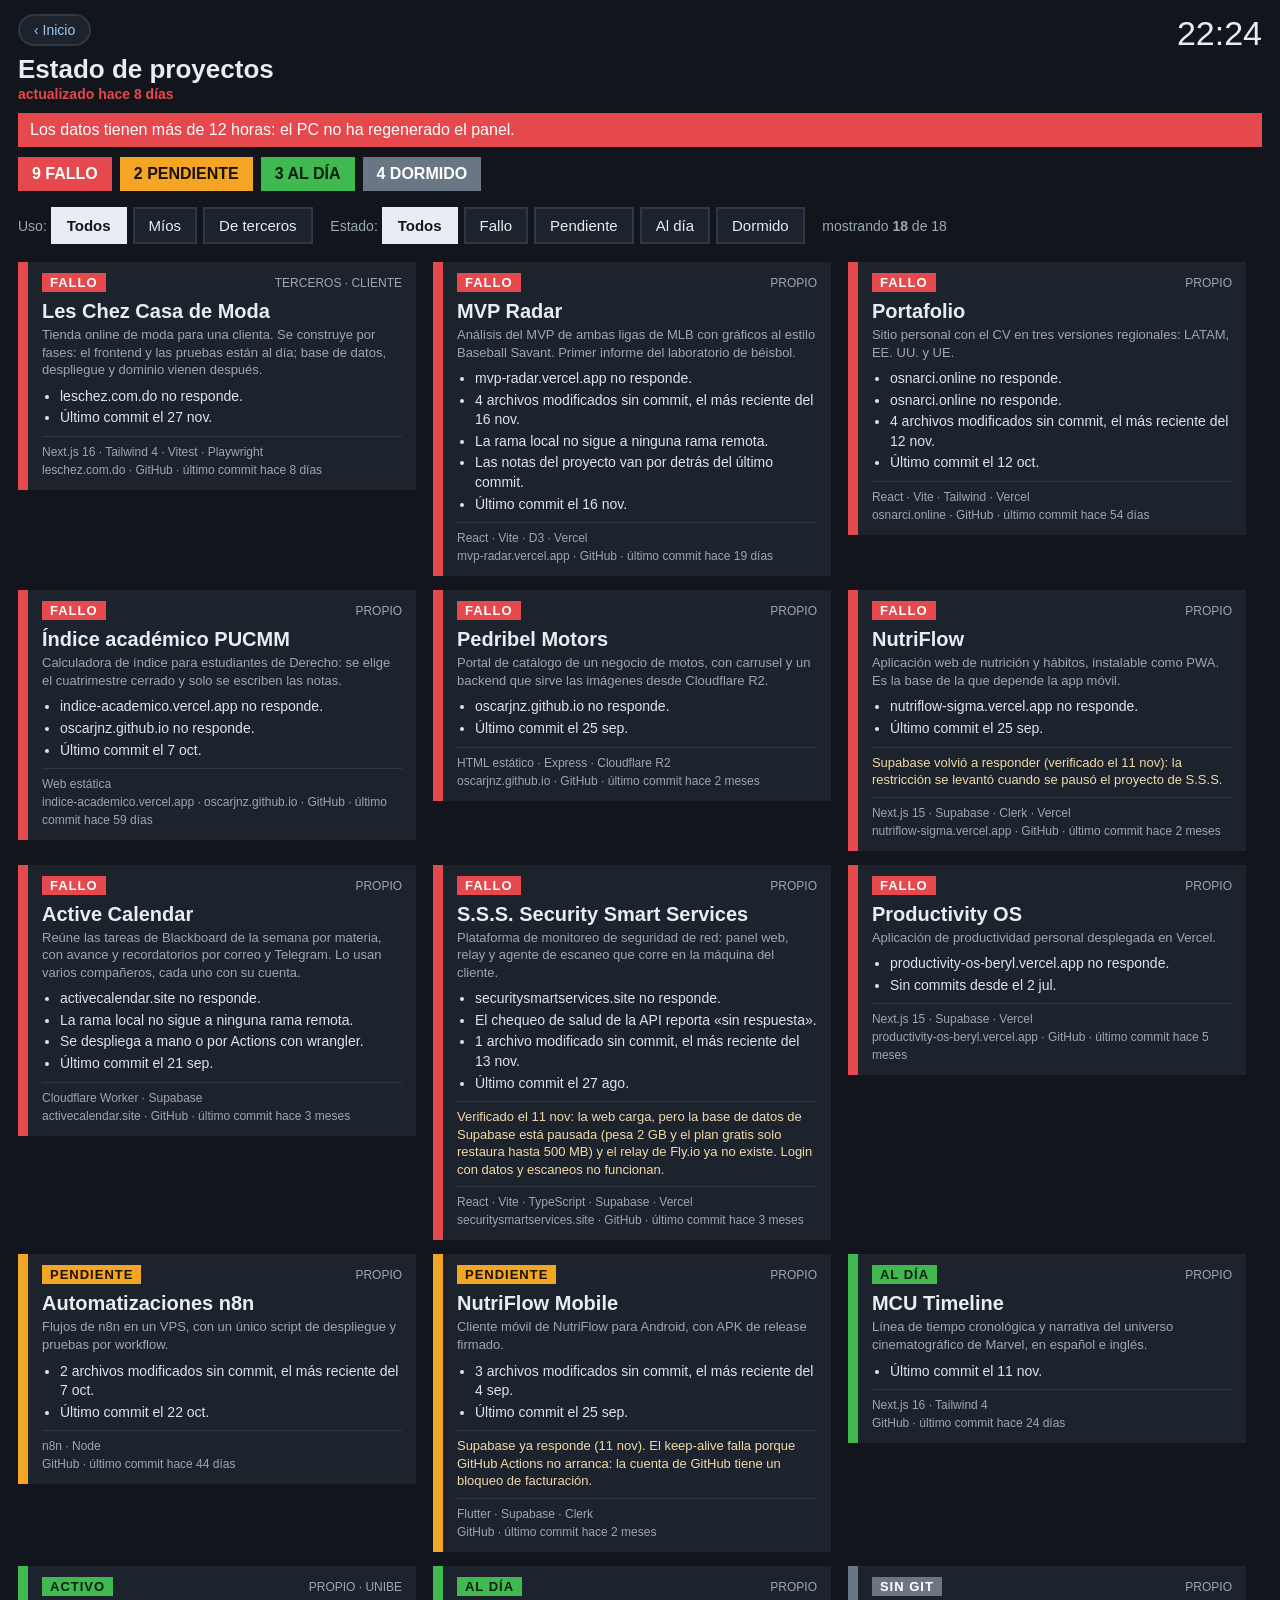
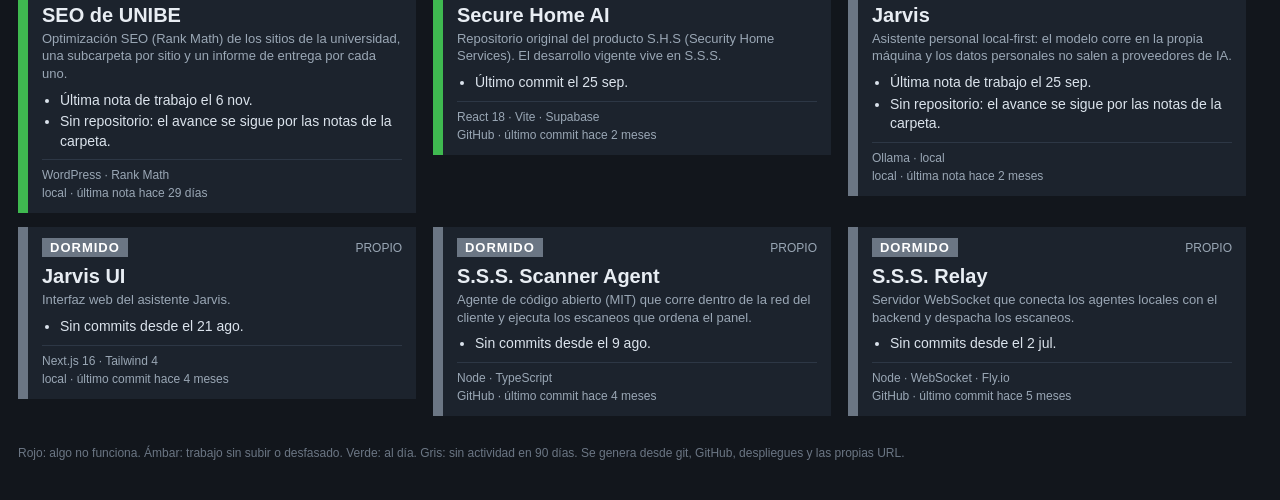
==== commit a90d884a: "Actualización 2026-11-27 12:26" ====
--- a/proyectos/index.html
+++ b/proyectos/index.html
@@ -30,31 +30,31 @@
 .back{display:inline-block;margin:0 0 8px 0;padding:6px 14px;background:#1c232d;color:#9ec5f0;border:2px solid #2d3745;border-radius:18px;text-decoration:none;font-size:14px;}
 .foot{margin-top:16px;font-size:12px;color:#6b7684;}
 </style></head><body><div class="wrap">
-<div class="head"><div class="l"><a class="back" href="../">&#8249; Inicio</a><h1>Estado de proyectos</h1><div id="gen" data-ts="1795787174142"><span id="age">generado el 27 nov a las 09:46</span></div></div><div class="r"><div id="clock"></div></div></div>
+<div class="head"><div class="l"><a class="back" href="../">&#8249; Inicio</a><h1>Estado de proyectos</h1><div id="gen" data-ts="1795796713564"><span id="age">generado el 27 nov a las 12:25</span></div></div><div class="r"><div id="clock"></div></div></div>
 <div id="stalewarn">Los datos tienen más de 12 horas: el PC no ha regenerado el panel.</div>
-<div class="sum"><span class="s-rojo">1 FALLO</span><span class="s-ambar">6 PENDIENTE</span><span class="s-verde">6 AL DÍA</span><span class="s-gris">5 DORMIDO</span></div>
+<div class="sum"><span class="s-rojo">9 FALLO</span><span class="s-ambar">2 PENDIENTE</span><span class="s-verde">3 AL DÍA</span><span class="s-gris">4 DORMIDO</span></div>
 <div class="bar">Uso: <a class="btn on" data-g="uso" data-v="todos" href="#uso=todos">Todos</a><a class="btn" data-g="uso" data-v="propio" href="#uso=propio">Míos</a><a class="btn" data-g="uso" data-v="terceros" href="#uso=terceros">De terceros</a>
  &nbsp; Estado: <a class="btn on" data-g="est" data-v="todos" href="#est=todos">Todos</a><a class="btn" data-g="est" data-v="rojo" href="#est=rojo">Fallo</a><a class="btn" data-g="est" data-v="ambar" href="#est=ambar">Pendiente</a><a class="btn" data-g="est" data-v="verde" href="#est=verde">Al día</a><a class="btn" data-g="est" data-v="gris" href="#est=gris">Dormido</a>
  &nbsp; mostrando <b id="shown">18</b> de 18</div>
 <div id="cards">
-<div class="card e-rojo" data-uso="propio" data-est="rojo"><span class="chip">FALLO</span><span class="usotag">propio</span><div class="name">S.S.S. Security Smart Services</div><div class="desc">Plataforma de monitoreo de seguridad de red: panel web, relay y agente de escaneo que corre en la máquina del cliente.</div><ul class="facts"><li>El chequeo de salud de la API reporta «degraded»: la base de datos no es alcanzable.</li><li>1 archivo modificado sin commit, el más reciente del 13 nov.</li><li>Producción responde 200 en 1454 ms.</li><li>Desplegado el 27 ago en producción, igual al último commit.</li><li>Último commit el 27 ago.</li></ul><div class="nota">Verificado el 11 nov: la web carga, pero la base de datos de Supabase está pausada (pesa 2 GB y el plan gratis solo restaura hasta 500 MB) y el relay de Fly.io ya no existe. Login con datos y escaneos no funcionan.</div><div class="meta">React · Vite · TypeScript · Supabase · Vercel<br>securitysmartservices.site · GitHub · último commit <span class="rel" data-ts="1787851147000"></span></div></div>
-<div class="card e-ambar" data-uso="terceros" data-est="ambar"><span class="chip">PENDIENTE</span><span class="usotag">terceros · cliente</span><div class="name">Les Chez Casa de Moda</div><div class="desc">Tienda online de moda para una clienta. Se construye por fases: el frontend y las pruebas están al día; base de datos, despliegue y dominio vienen después.</div><ul class="facts"><li>La rama local no sigue a ninguna rama remota.</li><li>Actions en orden: Respaldo diario, corrido el 26 nov.</li><li>Producción responde 200 en 468 ms.</li><li>Último commit el 27 nov.</li></ul><div class="meta">Next.js 16 · Tailwind 4 · Vitest · Playwright<br>leschez.com.do · GitHub · último commit <span class="rel" data-ts="1795786927000"></span></div></div>
-<div class="card e-ambar" data-uso="propio" data-est="ambar"><span class="chip">PENDIENTE</span><span class="usotag">propio</span><div class="name">MVP Radar</div><div class="desc">Análisis del MVP de ambas ligas de MLB con gráficos al estilo Baseball Savant. Primer informe del laboratorio de béisbol.</div><ul class="facts"><li>4 archivos modificados sin commit, el más reciente del 16 nov.</li><li>La rama local no sigue a ninguna rama remota.</li><li>Las notas del proyecto van por detrás del último commit.</li><li>Producción responde 200 en 580 ms.</li><li>Desplegado el 13 nov en producción, igual al último commit.</li></ul><div class="meta">React · Vite · D3 · Vercel<br>mvp-radar.vercel.app · GitHub · último commit <span class="rel" data-ts="1794849072000"></span></div></div>
+<div class="card e-rojo" data-uso="terceros" data-est="rojo"><span class="chip">FALLO</span><span class="usotag">terceros · cliente</span><div class="name">Les Chez Casa de Moda</div><div class="desc">Tienda online de moda para una clienta. Se construye por fases: el frontend y las pruebas están al día; base de datos, despliegue y dominio vienen después.</div><ul class="facts"><li>leschez.com.do no responde.</li><li>Último commit el 27 nov.</li></ul><div class="meta">Next.js 16 · Tailwind 4 · Vitest · Playwright<br>leschez.com.do · GitHub · último commit <span class="rel" data-ts="1795787212000"></span></div></div>
+<div class="card e-rojo" data-uso="propio" data-est="rojo"><span class="chip">FALLO</span><span class="usotag">propio</span><div class="name">MVP Radar</div><div class="desc">Análisis del MVP de ambas ligas de MLB con gráficos al estilo Baseball Savant. Primer informe del laboratorio de béisbol.</div><ul class="facts"><li>mvp-radar.vercel.app no responde.</li><li>4 archivos modificados sin commit, el más reciente del 16 nov.</li><li>La rama local no sigue a ninguna rama remota.</li><li>Las notas del proyecto van por detrás del último commit.</li><li>Último commit el 16 nov.</li></ul><div class="meta">React · Vite · D3 · Vercel<br>mvp-radar.vercel.app · GitHub · último commit <span class="rel" data-ts="1794849072000"></span></div></div>
+<div class="card e-rojo" data-uso="propio" data-est="rojo"><span class="chip">FALLO</span><span class="usotag">propio</span><div class="name">Portafolio</div><div class="desc">Sitio personal con el CV en tres versiones regionales: LATAM, EE. UU. y UE.</div><ul class="facts"><li>osnarci.online no responde.</li><li>osnarci.online no responde.</li><li>4 archivos modificados sin commit, el más reciente del 12 nov.</li><li>Último commit el 12 oct.</li></ul><div class="meta">React · Vite · Tailwind · Vercel<br>osnarci.online · GitHub · último commit <span class="rel" data-ts="1791819217000"></span></div></div>
+<div class="card e-rojo" data-uso="propio" data-est="rojo"><span class="chip">FALLO</span><span class="usotag">propio</span><div class="name">Índice académico PUCMM</div><div class="desc">Calculadora de índice para estudiantes de Derecho: se elige el cuatrimestre cerrado y solo se escriben las notas.</div><ul class="facts"><li>indice-academico.vercel.app no responde.</li><li>oscarjnz.github.io no responde.</li><li>Último commit el 7 oct.</li></ul><div class="meta">Web estática<br>indice-academico.vercel.app · oscarjnz.github.io · GitHub · último commit <span class="rel" data-ts="1791425111000"></span></div></div>
+<div class="card e-rojo" data-uso="propio" data-est="rojo"><span class="chip">FALLO</span><span class="usotag">propio</span><div class="name">Pedribel Motors</div><div class="desc">Portal de catálogo de un negocio de motos, con carrusel y un backend que sirve las imágenes desde Cloudflare R2.</div><ul class="facts"><li>oscarjnz.github.io no responde.</li><li>Último commit el 25 sep.</li></ul><div class="meta">HTML estático · Express · Cloudflare R2<br>oscarjnz.github.io · GitHub · último commit <span class="rel" data-ts="1790312871000"></span></div></div>
+<div class="card e-rojo" data-uso="propio" data-est="rojo"><span class="chip">FALLO</span><span class="usotag">propio</span><div class="name">NutriFlow</div><div class="desc">Aplicación web de nutrición y hábitos, instalable como PWA. Es la base de la que depende la app móvil.</div><ul class="facts"><li>nutriflow-sigma.vercel.app no responde.</li><li>Último commit el 25 sep.</li></ul><div class="nota">Supabase volvió a responder (verificado el 11 nov): la restricción se levantó cuando se pausó el proyecto de S.S.S.</div><div class="meta">Next.js 15 · Supabase · Clerk · Vercel<br>nutriflow-sigma.vercel.app · GitHub · último commit <span class="rel" data-ts="1790312870000"></span></div></div>
+<div class="card e-rojo" data-uso="propio" data-est="rojo"><span class="chip">FALLO</span><span class="usotag">propio</span><div class="name">Active Calendar</div><div class="desc">Reúne las tareas de Blackboard de la semana por materia, con avance y recordatorios por correo y Telegram. Lo usan varios compañeros, cada uno con su cuenta.</div><ul class="facts"><li>activecalendar.site no responde.</li><li>La rama local no sigue a ninguna rama remota.</li><li>Se despliega a mano o por Actions con wrangler.</li><li>Último commit el 21 sep.</li></ul><div class="meta">Cloudflare Worker · Supabase<br>activecalendar.site · GitHub · último commit <span class="rel" data-ts="1790004262000"></span></div></div>
+<div class="card e-rojo" data-uso="propio" data-est="rojo"><span class="chip">FALLO</span><span class="usotag">propio</span><div class="name">S.S.S. Security Smart Services</div><div class="desc">Plataforma de monitoreo de seguridad de red: panel web, relay y agente de escaneo que corre en la máquina del cliente.</div><ul class="facts"><li>securitysmartservices.site no responde.</li><li>El chequeo de salud de la API reporta «sin respuesta».</li><li>1 archivo modificado sin commit, el más reciente del 13 nov.</li><li>Último commit el 27 ago.</li></ul><div class="nota">Verificado el 11 nov: la web carga, pero la base de datos de Supabase está pausada (pesa 2 GB y el plan gratis solo restaura hasta 500 MB) y el relay de Fly.io ya no existe. Login con datos y escaneos no funcionan.</div><div class="meta">React · Vite · TypeScript · Supabase · Vercel<br>securitysmartservices.site · GitHub · último commit <span class="rel" data-ts="1787851147000"></span></div></div>
+<div class="card e-rojo" data-uso="propio" data-est="rojo"><span class="chip">FALLO</span><span class="usotag">propio</span><div class="name">Productivity OS</div><div class="desc">Aplicación de productividad personal desplegada en Vercel.</div><ul class="facts"><li>productivity-os-beryl.vercel.app no responde.</li><li>Sin commits desde el 2 jul.</li></ul><div class="meta">Next.js 15 · Supabase · Vercel<br>productivity-os-beryl.vercel.app · GitHub · último commit <span class="rel" data-ts="1783050719000"></span></div></div>
 <div class="card e-ambar" data-uso="propio" data-est="ambar"><span class="chip">PENDIENTE</span><span class="usotag">propio</span><div class="name">Automatizaciones n8n</div><div class="desc">Flujos de n8n en un VPS, con un único script de despliegue y pruebas por workflow.</div><ul class="facts"><li>2 archivos modificados sin commit, el más reciente del 7 oct.</li><li>Último commit el 22 oct.</li></ul><div class="meta">n8n · Node<br>GitHub · último commit <span class="rel" data-ts="1792702065000"></span></div></div>
-<div class="card e-ambar" data-uso="propio" data-est="ambar"><span class="chip">PENDIENTE</span><span class="usotag">propio</span><div class="name">Portafolio</div><div class="desc">Sitio personal con el CV en tres versiones regionales: LATAM, EE. UU. y UE.</div><ul class="facts"><li>4 archivos modificados sin commit, el más reciente del 12 nov.</li><li>Las 2 URL de producción responden 200.</li><li>Desplegado el 12 oct en producción, igual al último commit.</li><li>Último commit el 12 oct.</li></ul><div class="meta">React · Vite · Tailwind · Vercel<br>osnarci.online · GitHub · último commit <span class="rel" data-ts="1791819217000"></span></div></div>
-<div class="card e-ambar" data-uso="propio" data-est="ambar"><span class="chip">PENDIENTE</span><span class="usotag">propio</span><div class="name">NutriFlow Mobile</div><div class="desc">Cliente móvil de NutriFlow para Android, con APK de release firmado.</div><ul class="facts"><li>3 archivos modificados sin commit, el más reciente del 4 sep.</li><li>Actions en orden: Supabase keep-alive, corrido el 25 nov.</li><li>Último commit el 25 sep.</li></ul><div class="nota">Supabase ya responde (11 nov). El keep-alive falla porque GitHub Actions no arranca: la cuenta de GitHub tiene un bloqueo de facturación.</div><div class="meta">Flutter · Supabase · Clerk<br>GitHub · último commit <span class="rel" data-ts="1790312870000"></span></div></div>
-<div class="card e-ambar" data-uso="propio" data-est="ambar"><span class="chip">PENDIENTE</span><span class="usotag">propio</span><div class="name">Active Calendar</div><div class="desc">Reúne las tareas de Blackboard de la semana por materia, con avance y recordatorios por correo y Telegram. Lo usan varios compañeros, cada uno con su cuenta.</div><ul class="facts"><li>La rama local no sigue a ninguna rama remota.</li><li>Actions en orden: Deploy Worker, corrido el 21 sep.</li><li>Producción responde 200 en 544 ms.</li><li>Se despliega a mano o por Actions con wrangler.</li><li>Último commit el 21 sep.</li></ul><div class="meta">Cloudflare Worker · Supabase<br>activecalendar.site · GitHub · último commit <span class="rel" data-ts="1790004262000"></span></div></div>
-<div class="card e-verde" data-uso="propio" data-est="verde"><span class="chip">AL DÍA</span><span class="usotag">propio</span><div class="name">MCU Timeline</div><div class="desc">Línea de tiempo cronológica y narrativa del universo cinematográfico de Marvel, en español e inglés.</div><ul class="facts"><li>Desplegado el 11 nov en producción, igual al último commit.</li><li>Último commit el 11 nov.</li></ul><div class="meta">Next.js 16 · Tailwind 4<br>GitHub · último commit <span class="rel" data-ts="1794414237000"></span></div></div>
+<div class="card e-ambar" data-uso="propio" data-est="ambar"><span class="chip">PENDIENTE</span><span class="usotag">propio</span><div class="name">NutriFlow Mobile</div><div class="desc">Cliente móvil de NutriFlow para Android, con APK de release firmado.</div><ul class="facts"><li>3 archivos modificados sin commit, el más reciente del 4 sep.</li><li>Último commit el 25 sep.</li></ul><div class="nota">Supabase ya responde (11 nov). El keep-alive falla porque GitHub Actions no arranca: la cuenta de GitHub tiene un bloqueo de facturación.</div><div class="meta">Flutter · Supabase · Clerk<br>GitHub · último commit <span class="rel" data-ts="1790312870000"></span></div></div>
+<div class="card e-verde" data-uso="propio" data-est="verde"><span class="chip">AL DÍA</span><span class="usotag">propio</span><div class="name">MCU Timeline</div><div class="desc">Línea de tiempo cronológica y narrativa del universo cinematográfico de Marvel, en español e inglés.</div><ul class="facts"><li>Último commit el 11 nov.</li></ul><div class="meta">Next.js 16 · Tailwind 4<br>GitHub · último commit <span class="rel" data-ts="1794414237000"></span></div></div>
 <div class="card e-verde" data-uso="propio" data-est="verde"><span class="chip">ACTIVO</span><span class="usotag">propio · UNIBE</span><div class="name">SEO de UNIBE</div><div class="desc">Optimización SEO (Rank Math) de los sitios de la universidad, una subcarpeta por sitio y un informe de entrega por cada uno.</div><ul class="facts"><li>Última nota de trabajo el 6 nov.</li><li>Sin repositorio: el avance se sigue por las notas de la carpeta.</li></ul><div class="meta">WordPress · Rank Math<br>local · última nota <span class="rel" data-ts="1793970908577"></span></div></div>
-<div class="card e-verde" data-uso="propio" data-est="verde"><span class="chip">AL DÍA</span><span class="usotag">propio</span><div class="name">Índice académico PUCMM</div><div class="desc">Calculadora de índice para estudiantes de Derecho: se elige el cuatrimestre cerrado y solo se escriben las notas.</div><ul class="facts"><li>Actions en orden: pages-build-deployment, corrido el 7 oct.</li><li>Las 2 URL de producción responden 200.</li><li>Desplegado el 7 oct en GitHub Pages, igual al último commit.</li><li>Último commit el 7 oct.</li></ul><div class="meta">Web estática<br>indice-academico.vercel.app · oscarjnz.github.io · GitHub · último commit <span class="rel" data-ts="1791425111000"></span></div></div>
-<div class="card e-verde" data-uso="propio" data-est="verde"><span class="chip">AL DÍA</span><span class="usotag">propio</span><div class="name">Pedribel Motors</div><div class="desc">Portal de catálogo de un negocio de motos, con carrusel y un backend que sirve las imágenes desde Cloudflare R2.</div><ul class="facts"><li>Actions en orden: pages-build-deployment, corrido el 25 sep.</li><li>Producción responde 200 en 534 ms.</li><li>Desplegado el 25 sep en GitHub Pages, igual al último commit.</li><li>Último commit el 25 sep.</li></ul><div class="meta">HTML estático · Express · Cloudflare R2<br>oscarjnz.github.io · GitHub · último commit <span class="rel" data-ts="1790312871000"></span></div></div>
-<div class="card e-verde" data-uso="propio" data-est="verde"><span class="chip">AL DÍA</span><span class="usotag">propio</span><div class="name">Secure Home AI</div><div class="desc">Repositorio original del producto S.H.S (Security Home Services). El desarrollo vigente vive en S.S.S.</div><ul class="facts"><li>Actions en orden: CI, corrido el 26 abr.</li><li>Desplegado el 25 sep en producción, igual al último commit.</li><li>Último commit el 25 sep.</li></ul><div class="meta">React 18 · Vite · Supabase<br>GitHub · último commit <span class="rel" data-ts="1790312871000"></span></div></div>
-<div class="card e-verde" data-uso="propio" data-est="verde"><span class="chip">AL DÍA</span><span class="usotag">propio</span><div class="name">NutriFlow</div><div class="desc">Aplicación web de nutrición y hábitos, instalable como PWA. Es la base de la que depende la app móvil.</div><ul class="facts"><li>Actions en orden: CI, corrido el 25 sep.</li><li>Producción responde 200 en 4555 ms.</li><li>Desplegado el 25 sep en producción, igual al último commit.</li><li>Último commit el 25 sep.</li></ul><div class="nota">Supabase volvió a responder (verificado el 11 nov): la restricción se levantó cuando se pausó el proyecto de S.S.S.</div><div class="meta">Next.js 15 · Supabase · Clerk · Vercel<br>nutriflow-sigma.vercel.app · GitHub · último commit <span class="rel" data-ts="1790312870000"></span></div></div>
+<div class="card e-verde" data-uso="propio" data-est="verde"><span class="chip">AL DÍA</span><span class="usotag">propio</span><div class="name">Secure Home AI</div><div class="desc">Repositorio original del producto S.H.S (Security Home Services). El desarrollo vigente vive en S.S.S.</div><ul class="facts"><li>Último commit el 25 sep.</li></ul><div class="meta">React 18 · Vite · Supabase<br>GitHub · último commit <span class="rel" data-ts="1790312871000"></span></div></div>
 <div class="card e-gris" data-uso="propio" data-est="gris"><span class="chip">SIN GIT</span><span class="usotag">propio</span><div class="name">Jarvis</div><div class="desc">Asistente personal local-first: el modelo corre en la propia máquina y los datos personales no salen a proveedores de IA.</div><ul class="facts"><li>Última nota de trabajo el 25 sep.</li><li>Sin repositorio: el avance se sigue por las notas de la carpeta.</li></ul><div class="meta">Ollama · local<br>local · última nota <span class="rel" data-ts="1790312598806"></span></div></div>
 <div class="card e-gris" data-uso="propio" data-est="gris"><span class="chip">DORMIDO</span><span class="usotag">propio</span><div class="name">Jarvis UI</div><div class="desc">Interfaz web del asistente Jarvis.</div><ul class="facts"><li>Sin commits desde el 21 ago.</li></ul><div class="meta">Next.js 16 · Tailwind 4<br>local · último commit <span class="rel" data-ts="1787341592000"></span></div></div>
-<div class="card e-gris" data-uso="propio" data-est="gris"><span class="chip">DORMIDO</span><span class="usotag">propio</span><div class="name">S.S.S. Scanner Agent</div><div class="desc">Agente de código abierto (MIT) que corre dentro de la red del cliente y ejecuta los escaneos que ordena el panel.</div><ul class="facts"><li>Actions en orden: Build &amp; Release Agent Binaries, corrido el 9 ago.</li><li>Sin commits desde el 9 ago.</li></ul><div class="meta">Node · TypeScript<br>GitHub · último commit <span class="rel" data-ts="1786250845000"></span></div></div>
+<div class="card e-gris" data-uso="propio" data-est="gris"><span class="chip">DORMIDO</span><span class="usotag">propio</span><div class="name">S.S.S. Scanner Agent</div><div class="desc">Agente de código abierto (MIT) que corre dentro de la red del cliente y ejecuta los escaneos que ordena el panel.</div><ul class="facts"><li>Sin commits desde el 9 ago.</li></ul><div class="meta">Node · TypeScript<br>GitHub · último commit <span class="rel" data-ts="1786250845000"></span></div></div>
 <div class="card e-gris" data-uso="propio" data-est="gris"><span class="chip">DORMIDO</span><span class="usotag">propio</span><div class="name">S.S.S. Relay</div><div class="desc">Servidor WebSocket que conecta los agentes locales con el backend y despacha los escaneos.</div><ul class="facts"><li>Sin commits desde el 2 jul.</li></ul><div class="meta">Node · WebSocket · Fly.io<br>GitHub · último commit <span class="rel" data-ts="1783051073000"></span></div></div>
-<div class="card e-gris" data-uso="propio" data-est="gris"><span class="chip">DORMIDO</span><span class="usotag">propio</span><div class="name">Productivity OS</div><div class="desc">Aplicación de productividad personal desplegada en Vercel.</div><ul class="facts"><li>Producción responde 200 en 1440 ms.</li><li>Desplegado el 2 jul en producción, igual al último commit.</li><li>Sin commits desde el 2 jul.</li></ul><div class="meta">Next.js 15 · Supabase · Vercel<br>productivity-os-beryl.vercel.app · GitHub · último commit <span class="rel" data-ts="1783050719000"></span></div></div>
 </div>
 <div class="foot">Rojo: algo no funciona. Ámbar: trabajo sin subir o desfasado. Verde: al día. Gris: sin actividad en 90 días. Se genera desde git, GitHub, despliegues y las propias URL.</div>
 </div><script>
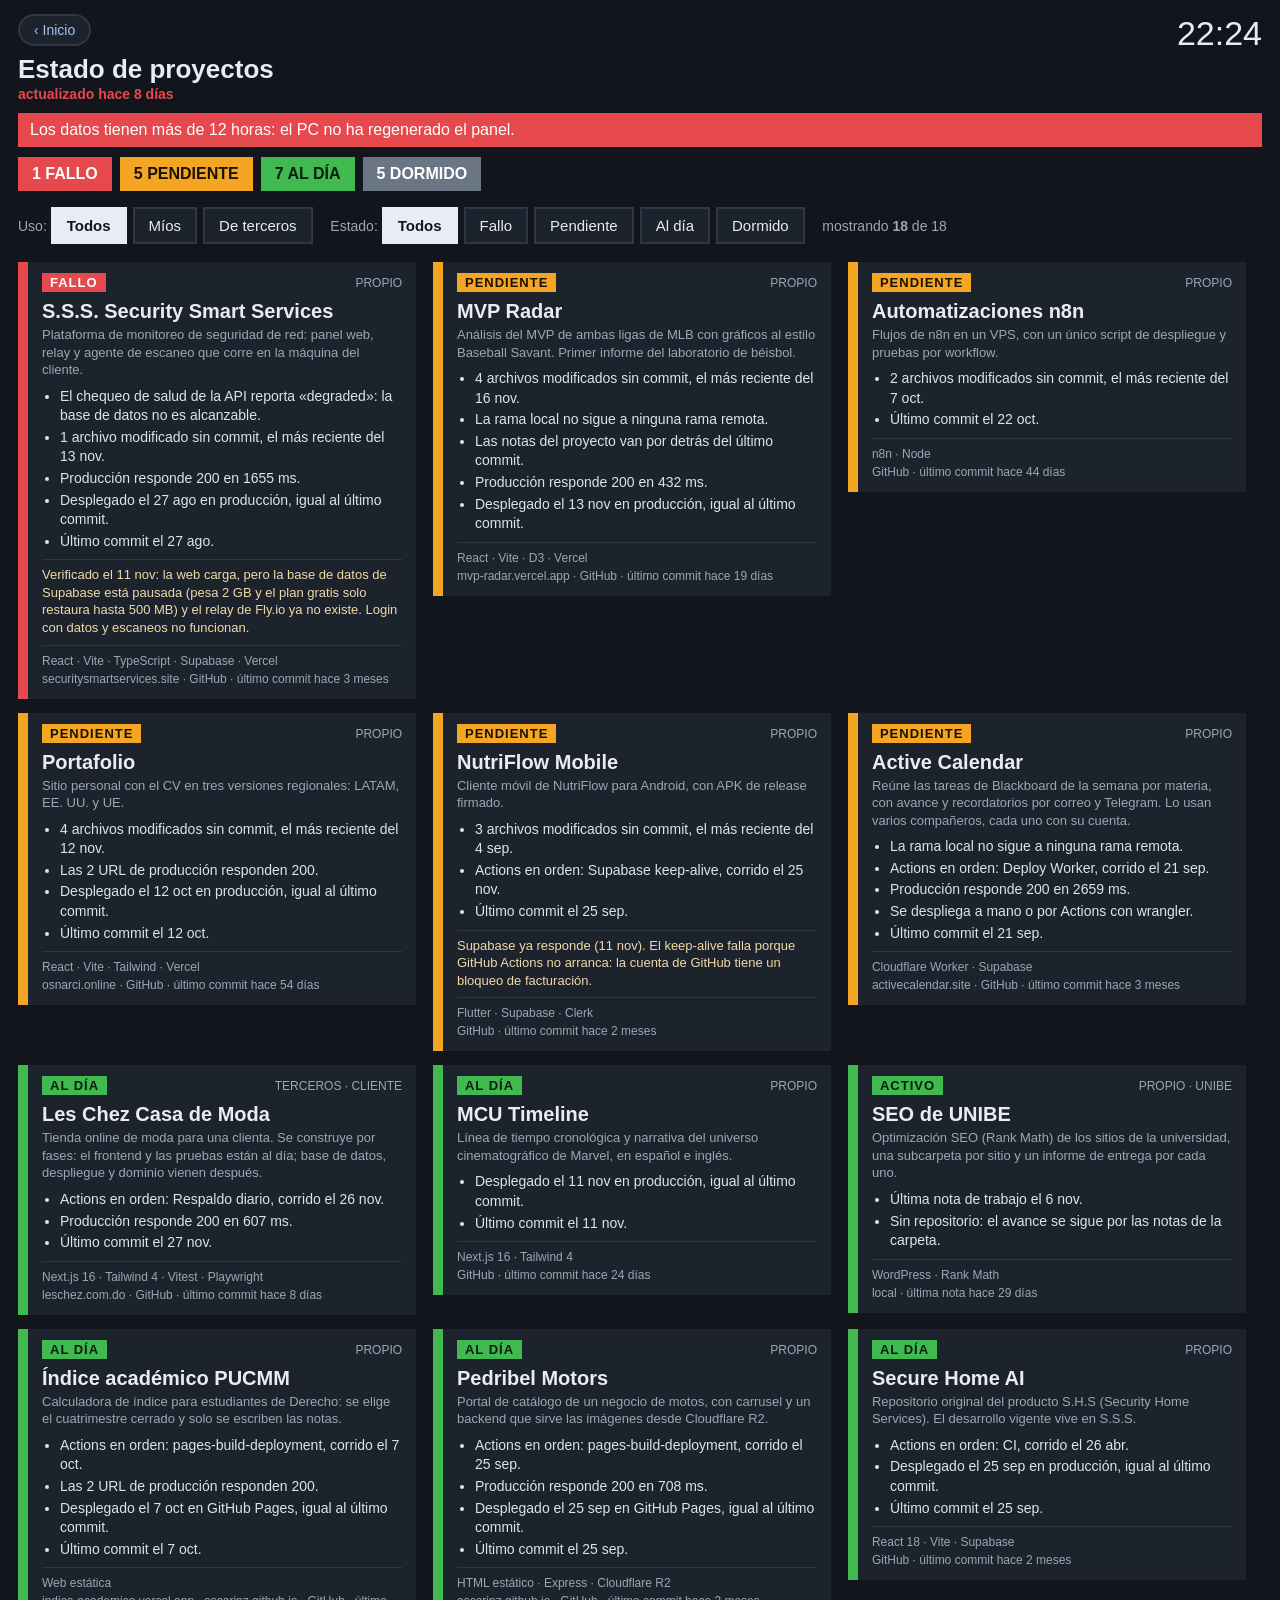
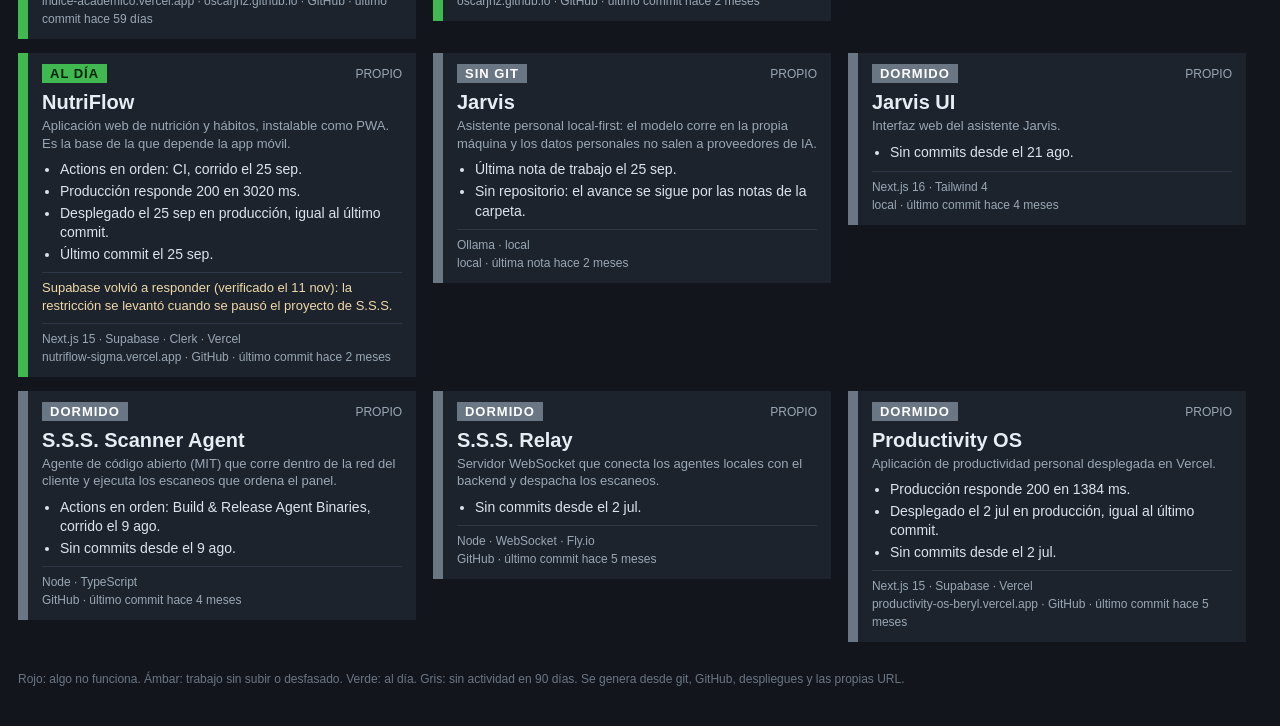
==== commit 894961e3: "Actualización 2026-11-27 12:47" ====
--- a/proyectos/index.html
+++ b/proyectos/index.html
@@ -30,31 +30,31 @@
 .back{display:inline-block;margin:0 0 8px 0;padding:6px 14px;background:#1c232d;color:#9ec5f0;border:2px solid #2d3745;border-radius:18px;text-decoration:none;font-size:14px;}
 .foot{margin-top:16px;font-size:12px;color:#6b7684;}
 </style></head><body><div class="wrap">
-<div class="head"><div class="l"><a class="back" href="../">&#8249; Inicio</a><h1>Estado de proyectos</h1><div id="gen" data-ts="1795796713564"><span id="age">generado el 27 nov a las 12:25</span></div></div><div class="r"><div id="clock"></div></div></div>
+<div class="head"><div class="l"><a class="back" href="../">&#8249; Inicio</a><h1>Estado de proyectos</h1><div id="gen" data-ts="1795797973828"><span id="age">generado el 27 nov a las 12:46</span></div></div><div class="r"><div id="clock"></div></div></div>
 <div id="stalewarn">Los datos tienen más de 12 horas: el PC no ha regenerado el panel.</div>
-<div class="sum"><span class="s-rojo">9 FALLO</span><span class="s-ambar">2 PENDIENTE</span><span class="s-verde">3 AL DÍA</span><span class="s-gris">4 DORMIDO</span></div>
+<div class="sum"><span class="s-rojo">1 FALLO</span><span class="s-ambar">5 PENDIENTE</span><span class="s-verde">7 AL DÍA</span><span class="s-gris">5 DORMIDO</span></div>
 <div class="bar">Uso: <a class="btn on" data-g="uso" data-v="todos" href="#uso=todos">Todos</a><a class="btn" data-g="uso" data-v="propio" href="#uso=propio">Míos</a><a class="btn" data-g="uso" data-v="terceros" href="#uso=terceros">De terceros</a>
  &nbsp; Estado: <a class="btn on" data-g="est" data-v="todos" href="#est=todos">Todos</a><a class="btn" data-g="est" data-v="rojo" href="#est=rojo">Fallo</a><a class="btn" data-g="est" data-v="ambar" href="#est=ambar">Pendiente</a><a class="btn" data-g="est" data-v="verde" href="#est=verde">Al día</a><a class="btn" data-g="est" data-v="gris" href="#est=gris">Dormido</a>
  &nbsp; mostrando <b id="shown">18</b> de 18</div>
 <div id="cards">
-<div class="card e-rojo" data-uso="terceros" data-est="rojo"><span class="chip">FALLO</span><span class="usotag">terceros · cliente</span><div class="name">Les Chez Casa de Moda</div><div class="desc">Tienda online de moda para una clienta. Se construye por fases: el frontend y las pruebas están al día; base de datos, despliegue y dominio vienen después.</div><ul class="facts"><li>leschez.com.do no responde.</li><li>Último commit el 27 nov.</li></ul><div class="meta">Next.js 16 · Tailwind 4 · Vitest · Playwright<br>leschez.com.do · GitHub · último commit <span class="rel" data-ts="1795787212000"></span></div></div>
-<div class="card e-rojo" data-uso="propio" data-est="rojo"><span class="chip">FALLO</span><span class="usotag">propio</span><div class="name">MVP Radar</div><div class="desc">Análisis del MVP de ambas ligas de MLB con gráficos al estilo Baseball Savant. Primer informe del laboratorio de béisbol.</div><ul class="facts"><li>mvp-radar.vercel.app no responde.</li><li>4 archivos modificados sin commit, el más reciente del 16 nov.</li><li>La rama local no sigue a ninguna rama remota.</li><li>Las notas del proyecto van por detrás del último commit.</li><li>Último commit el 16 nov.</li></ul><div class="meta">React · Vite · D3 · Vercel<br>mvp-radar.vercel.app · GitHub · último commit <span class="rel" data-ts="1794849072000"></span></div></div>
-<div class="card e-rojo" data-uso="propio" data-est="rojo"><span class="chip">FALLO</span><span class="usotag">propio</span><div class="name">Portafolio</div><div class="desc">Sitio personal con el CV en tres versiones regionales: LATAM, EE. UU. y UE.</div><ul class="facts"><li>osnarci.online no responde.</li><li>osnarci.online no responde.</li><li>4 archivos modificados sin commit, el más reciente del 12 nov.</li><li>Último commit el 12 oct.</li></ul><div class="meta">React · Vite · Tailwind · Vercel<br>osnarci.online · GitHub · último commit <span class="rel" data-ts="1791819217000"></span></div></div>
-<div class="card e-rojo" data-uso="propio" data-est="rojo"><span class="chip">FALLO</span><span class="usotag">propio</span><div class="name">Índice académico PUCMM</div><div class="desc">Calculadora de índice para estudiantes de Derecho: se elige el cuatrimestre cerrado y solo se escriben las notas.</div><ul class="facts"><li>indice-academico.vercel.app no responde.</li><li>oscarjnz.github.io no responde.</li><li>Último commit el 7 oct.</li></ul><div class="meta">Web estática<br>indice-academico.vercel.app · oscarjnz.github.io · GitHub · último commit <span class="rel" data-ts="1791425111000"></span></div></div>
-<div class="card e-rojo" data-uso="propio" data-est="rojo"><span class="chip">FALLO</span><span class="usotag">propio</span><div class="name">Pedribel Motors</div><div class="desc">Portal de catálogo de un negocio de motos, con carrusel y un backend que sirve las imágenes desde Cloudflare R2.</div><ul class="facts"><li>oscarjnz.github.io no responde.</li><li>Último commit el 25 sep.</li></ul><div class="meta">HTML estático · Express · Cloudflare R2<br>oscarjnz.github.io · GitHub · último commit <span class="rel" data-ts="1790312871000"></span></div></div>
-<div class="card e-rojo" data-uso="propio" data-est="rojo"><span class="chip">FALLO</span><span class="usotag">propio</span><div class="name">NutriFlow</div><div class="desc">Aplicación web de nutrición y hábitos, instalable como PWA. Es la base de la que depende la app móvil.</div><ul class="facts"><li>nutriflow-sigma.vercel.app no responde.</li><li>Último commit el 25 sep.</li></ul><div class="nota">Supabase volvió a responder (verificado el 11 nov): la restricción se levantó cuando se pausó el proyecto de S.S.S.</div><div class="meta">Next.js 15 · Supabase · Clerk · Vercel<br>nutriflow-sigma.vercel.app · GitHub · último commit <span class="rel" data-ts="1790312870000"></span></div></div>
-<div class="card e-rojo" data-uso="propio" data-est="rojo"><span class="chip">FALLO</span><span class="usotag">propio</span><div class="name">Active Calendar</div><div class="desc">Reúne las tareas de Blackboard de la semana por materia, con avance y recordatorios por correo y Telegram. Lo usan varios compañeros, cada uno con su cuenta.</div><ul class="facts"><li>activecalendar.site no responde.</li><li>La rama local no sigue a ninguna rama remota.</li><li>Se despliega a mano o por Actions con wrangler.</li><li>Último commit el 21 sep.</li></ul><div class="meta">Cloudflare Worker · Supabase<br>activecalendar.site · GitHub · último commit <span class="rel" data-ts="1790004262000"></span></div></div>
-<div class="card e-rojo" data-uso="propio" data-est="rojo"><span class="chip">FALLO</span><span class="usotag">propio</span><div class="name">S.S.S. Security Smart Services</div><div class="desc">Plataforma de monitoreo de seguridad de red: panel web, relay y agente de escaneo que corre en la máquina del cliente.</div><ul class="facts"><li>securitysmartservices.site no responde.</li><li>El chequeo de salud de la API reporta «sin respuesta».</li><li>1 archivo modificado sin commit, el más reciente del 13 nov.</li><li>Último commit el 27 ago.</li></ul><div class="nota">Verificado el 11 nov: la web carga, pero la base de datos de Supabase está pausada (pesa 2 GB y el plan gratis solo restaura hasta 500 MB) y el relay de Fly.io ya no existe. Login con datos y escaneos no funcionan.</div><div class="meta">React · Vite · TypeScript · Supabase · Vercel<br>securitysmartservices.site · GitHub · último commit <span class="rel" data-ts="1787851147000"></span></div></div>
-<div class="card e-rojo" data-uso="propio" data-est="rojo"><span class="chip">FALLO</span><span class="usotag">propio</span><div class="name">Productivity OS</div><div class="desc">Aplicación de productividad personal desplegada en Vercel.</div><ul class="facts"><li>productivity-os-beryl.vercel.app no responde.</li><li>Sin commits desde el 2 jul.</li></ul><div class="meta">Next.js 15 · Supabase · Vercel<br>productivity-os-beryl.vercel.app · GitHub · último commit <span class="rel" data-ts="1783050719000"></span></div></div>
+<div class="card e-rojo" data-uso="propio" data-est="rojo"><span class="chip">FALLO</span><span class="usotag">propio</span><div class="name">S.S.S. Security Smart Services</div><div class="desc">Plataforma de monitoreo de seguridad de red: panel web, relay y agente de escaneo que corre en la máquina del cliente.</div><ul class="facts"><li>El chequeo de salud de la API reporta «degraded»: la base de datos no es alcanzable.</li><li>1 archivo modificado sin commit, el más reciente del 13 nov.</li><li>Producción responde 200 en 1655 ms.</li><li>Desplegado el 27 ago en producción, igual al último commit.</li><li>Último commit el 27 ago.</li></ul><div class="nota">Verificado el 11 nov: la web carga, pero la base de datos de Supabase está pausada (pesa 2 GB y el plan gratis solo restaura hasta 500 MB) y el relay de Fly.io ya no existe. Login con datos y escaneos no funcionan.</div><div class="meta">React · Vite · TypeScript · Supabase · Vercel<br>securitysmartservices.site · GitHub · último commit <span class="rel" data-ts="1787851147000"></span></div></div>
+<div class="card e-ambar" data-uso="propio" data-est="ambar"><span class="chip">PENDIENTE</span><span class="usotag">propio</span><div class="name">MVP Radar</div><div class="desc">Análisis del MVP de ambas ligas de MLB con gráficos al estilo Baseball Savant. Primer informe del laboratorio de béisbol.</div><ul class="facts"><li>4 archivos modificados sin commit, el más reciente del 16 nov.</li><li>La rama local no sigue a ninguna rama remota.</li><li>Las notas del proyecto van por detrás del último commit.</li><li>Producción responde 200 en 432 ms.</li><li>Desplegado el 13 nov en producción, igual al último commit.</li></ul><div class="meta">React · Vite · D3 · Vercel<br>mvp-radar.vercel.app · GitHub · último commit <span class="rel" data-ts="1794849072000"></span></div></div>
 <div class="card e-ambar" data-uso="propio" data-est="ambar"><span class="chip">PENDIENTE</span><span class="usotag">propio</span><div class="name">Automatizaciones n8n</div><div class="desc">Flujos de n8n en un VPS, con un único script de despliegue y pruebas por workflow.</div><ul class="facts"><li>2 archivos modificados sin commit, el más reciente del 7 oct.</li><li>Último commit el 22 oct.</li></ul><div class="meta">n8n · Node<br>GitHub · último commit <span class="rel" data-ts="1792702065000"></span></div></div>
-<div class="card e-ambar" data-uso="propio" data-est="ambar"><span class="chip">PENDIENTE</span><span class="usotag">propio</span><div class="name">NutriFlow Mobile</div><div class="desc">Cliente móvil de NutriFlow para Android, con APK de release firmado.</div><ul class="facts"><li>3 archivos modificados sin commit, el más reciente del 4 sep.</li><li>Último commit el 25 sep.</li></ul><div class="nota">Supabase ya responde (11 nov). El keep-alive falla porque GitHub Actions no arranca: la cuenta de GitHub tiene un bloqueo de facturación.</div><div class="meta">Flutter · Supabase · Clerk<br>GitHub · último commit <span class="rel" data-ts="1790312870000"></span></div></div>
-<div class="card e-verde" data-uso="propio" data-est="verde"><span class="chip">AL DÍA</span><span class="usotag">propio</span><div class="name">MCU Timeline</div><div class="desc">Línea de tiempo cronológica y narrativa del universo cinematográfico de Marvel, en español e inglés.</div><ul class="facts"><li>Último commit el 11 nov.</li></ul><div class="meta">Next.js 16 · Tailwind 4<br>GitHub · último commit <span class="rel" data-ts="1794414237000"></span></div></div>
+<div class="card e-ambar" data-uso="propio" data-est="ambar"><span class="chip">PENDIENTE</span><span class="usotag">propio</span><div class="name">Portafolio</div><div class="desc">Sitio personal con el CV en tres versiones regionales: LATAM, EE. UU. y UE.</div><ul class="facts"><li>4 archivos modificados sin commit, el más reciente del 12 nov.</li><li>Las 2 URL de producción responden 200.</li><li>Desplegado el 12 oct en producción, igual al último commit.</li><li>Último commit el 12 oct.</li></ul><div class="meta">React · Vite · Tailwind · Vercel<br>osnarci.online · GitHub · último commit <span class="rel" data-ts="1791819217000"></span></div></div>
+<div class="card e-ambar" data-uso="propio" data-est="ambar"><span class="chip">PENDIENTE</span><span class="usotag">propio</span><div class="name">NutriFlow Mobile</div><div class="desc">Cliente móvil de NutriFlow para Android, con APK de release firmado.</div><ul class="facts"><li>3 archivos modificados sin commit, el más reciente del 4 sep.</li><li>Actions en orden: Supabase keep-alive, corrido el 25 nov.</li><li>Último commit el 25 sep.</li></ul><div class="nota">Supabase ya responde (11 nov). El keep-alive falla porque GitHub Actions no arranca: la cuenta de GitHub tiene un bloqueo de facturación.</div><div class="meta">Flutter · Supabase · Clerk<br>GitHub · último commit <span class="rel" data-ts="1790312870000"></span></div></div>
+<div class="card e-ambar" data-uso="propio" data-est="ambar"><span class="chip">PENDIENTE</span><span class="usotag">propio</span><div class="name">Active Calendar</div><div class="desc">Reúne las tareas de Blackboard de la semana por materia, con avance y recordatorios por correo y Telegram. Lo usan varios compañeros, cada uno con su cuenta.</div><ul class="facts"><li>La rama local no sigue a ninguna rama remota.</li><li>Actions en orden: Deploy Worker, corrido el 21 sep.</li><li>Producción responde 200 en 2659 ms.</li><li>Se despliega a mano o por Actions con wrangler.</li><li>Último commit el 21 sep.</li></ul><div class="meta">Cloudflare Worker · Supabase<br>activecalendar.site · GitHub · último commit <span class="rel" data-ts="1790004262000"></span></div></div>
+<div class="card e-verde" data-uso="terceros" data-est="verde"><span class="chip">AL DÍA</span><span class="usotag">terceros · cliente</span><div class="name">Les Chez Casa de Moda</div><div class="desc">Tienda online de moda para una clienta. Se construye por fases: el frontend y las pruebas están al día; base de datos, despliegue y dominio vienen después.</div><ul class="facts"><li>Actions en orden: Respaldo diario, corrido el 26 nov.</li><li>Producción responde 200 en 607 ms.</li><li>Último commit el 27 nov.</li></ul><div class="meta">Next.js 16 · Tailwind 4 · Vitest · Playwright<br>leschez.com.do · GitHub · último commit <span class="rel" data-ts="1795787212000"></span></div></div>
+<div class="card e-verde" data-uso="propio" data-est="verde"><span class="chip">AL DÍA</span><span class="usotag">propio</span><div class="name">MCU Timeline</div><div class="desc">Línea de tiempo cronológica y narrativa del universo cinematográfico de Marvel, en español e inglés.</div><ul class="facts"><li>Desplegado el 11 nov en producción, igual al último commit.</li><li>Último commit el 11 nov.</li></ul><div class="meta">Next.js 16 · Tailwind 4<br>GitHub · último commit <span class="rel" data-ts="1794414237000"></span></div></div>
 <div class="card e-verde" data-uso="propio" data-est="verde"><span class="chip">ACTIVO</span><span class="usotag">propio · UNIBE</span><div class="name">SEO de UNIBE</div><div class="desc">Optimización SEO (Rank Math) de los sitios de la universidad, una subcarpeta por sitio y un informe de entrega por cada uno.</div><ul class="facts"><li>Última nota de trabajo el 6 nov.</li><li>Sin repositorio: el avance se sigue por las notas de la carpeta.</li></ul><div class="meta">WordPress · Rank Math<br>local · última nota <span class="rel" data-ts="1793970908577"></span></div></div>
-<div class="card e-verde" data-uso="propio" data-est="verde"><span class="chip">AL DÍA</span><span class="usotag">propio</span><div class="name">Secure Home AI</div><div class="desc">Repositorio original del producto S.H.S (Security Home Services). El desarrollo vigente vive en S.S.S.</div><ul class="facts"><li>Último commit el 25 sep.</li></ul><div class="meta">React 18 · Vite · Supabase<br>GitHub · último commit <span class="rel" data-ts="1790312871000"></span></div></div>
+<div class="card e-verde" data-uso="propio" data-est="verde"><span class="chip">AL DÍA</span><span class="usotag">propio</span><div class="name">Índice académico PUCMM</div><div class="desc">Calculadora de índice para estudiantes de Derecho: se elige el cuatrimestre cerrado y solo se escriben las notas.</div><ul class="facts"><li>Actions en orden: pages-build-deployment, corrido el 7 oct.</li><li>Las 2 URL de producción responden 200.</li><li>Desplegado el 7 oct en GitHub Pages, igual al último commit.</li><li>Último commit el 7 oct.</li></ul><div class="meta">Web estática<br>indice-academico.vercel.app · oscarjnz.github.io · GitHub · último commit <span class="rel" data-ts="1791425111000"></span></div></div>
+<div class="card e-verde" data-uso="propio" data-est="verde"><span class="chip">AL DÍA</span><span class="usotag">propio</span><div class="name">Pedribel Motors</div><div class="desc">Portal de catálogo de un negocio de motos, con carrusel y un backend que sirve las imágenes desde Cloudflare R2.</div><ul class="facts"><li>Actions en orden: pages-build-deployment, corrido el 25 sep.</li><li>Producción responde 200 en 708 ms.</li><li>Desplegado el 25 sep en GitHub Pages, igual al último commit.</li><li>Último commit el 25 sep.</li></ul><div class="meta">HTML estático · Express · Cloudflare R2<br>oscarjnz.github.io · GitHub · último commit <span class="rel" data-ts="1790312871000"></span></div></div>
+<div class="card e-verde" data-uso="propio" data-est="verde"><span class="chip">AL DÍA</span><span class="usotag">propio</span><div class="name">Secure Home AI</div><div class="desc">Repositorio original del producto S.H.S (Security Home Services). El desarrollo vigente vive en S.S.S.</div><ul class="facts"><li>Actions en orden: CI, corrido el 26 abr.</li><li>Desplegado el 25 sep en producción, igual al último commit.</li><li>Último commit el 25 sep.</li></ul><div class="meta">React 18 · Vite · Supabase<br>GitHub · último commit <span class="rel" data-ts="1790312871000"></span></div></div>
+<div class="card e-verde" data-uso="propio" data-est="verde"><span class="chip">AL DÍA</span><span class="usotag">propio</span><div class="name">NutriFlow</div><div class="desc">Aplicación web de nutrición y hábitos, instalable como PWA. Es la base de la que depende la app móvil.</div><ul class="facts"><li>Actions en orden: CI, corrido el 25 sep.</li><li>Producción responde 200 en 3020 ms.</li><li>Desplegado el 25 sep en producción, igual al último commit.</li><li>Último commit el 25 sep.</li></ul><div class="nota">Supabase volvió a responder (verificado el 11 nov): la restricción se levantó cuando se pausó el proyecto de S.S.S.</div><div class="meta">Next.js 15 · Supabase · Clerk · Vercel<br>nutriflow-sigma.vercel.app · GitHub · último commit <span class="rel" data-ts="1790312870000"></span></div></div>
 <div class="card e-gris" data-uso="propio" data-est="gris"><span class="chip">SIN GIT</span><span class="usotag">propio</span><div class="name">Jarvis</div><div class="desc">Asistente personal local-first: el modelo corre en la propia máquina y los datos personales no salen a proveedores de IA.</div><ul class="facts"><li>Última nota de trabajo el 25 sep.</li><li>Sin repositorio: el avance se sigue por las notas de la carpeta.</li></ul><div class="meta">Ollama · local<br>local · última nota <span class="rel" data-ts="1790312598806"></span></div></div>
 <div class="card e-gris" data-uso="propio" data-est="gris"><span class="chip">DORMIDO</span><span class="usotag">propio</span><div class="name">Jarvis UI</div><div class="desc">Interfaz web del asistente Jarvis.</div><ul class="facts"><li>Sin commits desde el 21 ago.</li></ul><div class="meta">Next.js 16 · Tailwind 4<br>local · último commit <span class="rel" data-ts="1787341592000"></span></div></div>
-<div class="card e-gris" data-uso="propio" data-est="gris"><span class="chip">DORMIDO</span><span class="usotag">propio</span><div class="name">S.S.S. Scanner Agent</div><div class="desc">Agente de código abierto (MIT) que corre dentro de la red del cliente y ejecuta los escaneos que ordena el panel.</div><ul class="facts"><li>Sin commits desde el 9 ago.</li></ul><div class="meta">Node · TypeScript<br>GitHub · último commit <span class="rel" data-ts="1786250845000"></span></div></div>
+<div class="card e-gris" data-uso="propio" data-est="gris"><span class="chip">DORMIDO</span><span class="usotag">propio</span><div class="name">S.S.S. Scanner Agent</div><div class="desc">Agente de código abierto (MIT) que corre dentro de la red del cliente y ejecuta los escaneos que ordena el panel.</div><ul class="facts"><li>Actions en orden: Build &amp; Release Agent Binaries, corrido el 9 ago.</li><li>Sin commits desde el 9 ago.</li></ul><div class="meta">Node · TypeScript<br>GitHub · último commit <span class="rel" data-ts="1786250845000"></span></div></div>
 <div class="card e-gris" data-uso="propio" data-est="gris"><span class="chip">DORMIDO</span><span class="usotag">propio</span><div class="name">S.S.S. Relay</div><div class="desc">Servidor WebSocket que conecta los agentes locales con el backend y despacha los escaneos.</div><ul class="facts"><li>Sin commits desde el 2 jul.</li></ul><div class="meta">Node · WebSocket · Fly.io<br>GitHub · último commit <span class="rel" data-ts="1783051073000"></span></div></div>
+<div class="card e-gris" data-uso="propio" data-est="gris"><span class="chip">DORMIDO</span><span class="usotag">propio</span><div class="name">Productivity OS</div><div class="desc">Aplicación de productividad personal desplegada en Vercel.</div><ul class="facts"><li>Producción responde 200 en 1384 ms.</li><li>Desplegado el 2 jul en producción, igual al último commit.</li><li>Sin commits desde el 2 jul.</li></ul><div class="meta">Next.js 15 · Supabase · Vercel<br>productivity-os-beryl.vercel.app · GitHub · último commit <span class="rel" data-ts="1783050719000"></span></div></div>
 </div>
 <div class="foot">Rojo: algo no funciona. Ámbar: trabajo sin subir o desfasado. Verde: al día. Gris: sin actividad en 90 días. Se genera desde git, GitHub, despliegues y las propias URL.</div>
 </div><script>
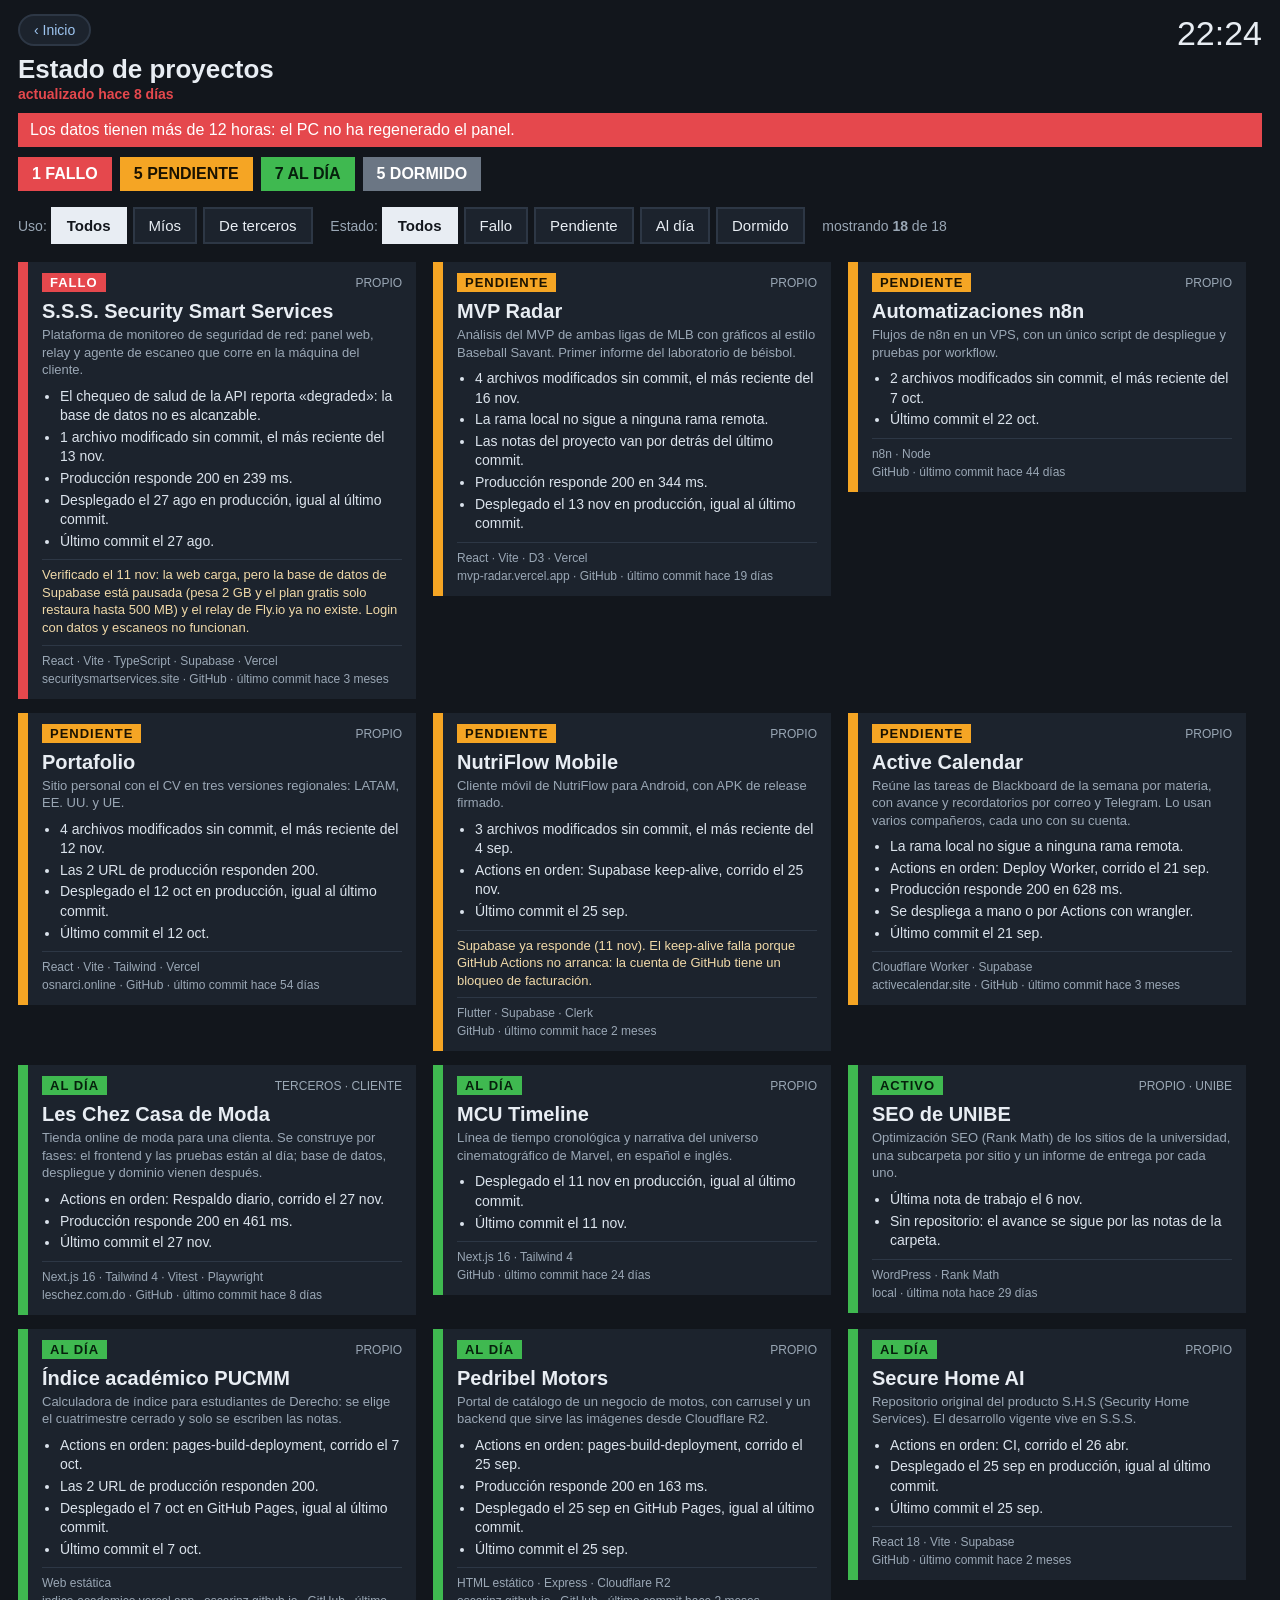
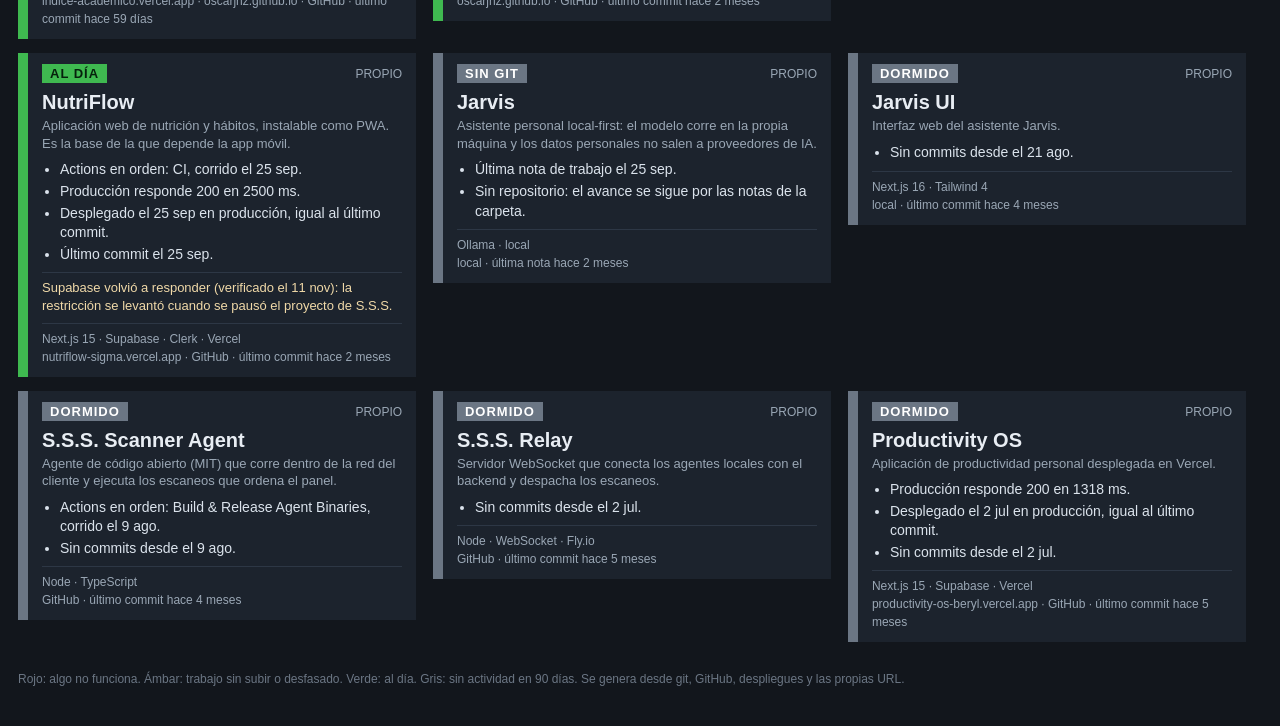
==== commit 0b12697b: "Actualización 2026-11-27 15:09" ====
--- a/proyectos/index.html
+++ b/proyectos/index.html
@@ -30,31 +30,31 @@
 .back{display:inline-block;margin:0 0 8px 0;padding:6px 14px;background:#1c232d;color:#9ec5f0;border:2px solid #2d3745;border-radius:18px;text-decoration:none;font-size:14px;}
 .foot{margin-top:16px;font-size:12px;color:#6b7684;}
 </style></head><body><div class="wrap">
-<div class="head"><div class="l"><a class="back" href="../">&#8249; Inicio</a><h1>Estado de proyectos</h1><div id="gen" data-ts="1795797973828"><span id="age">generado el 27 nov a las 12:46</span></div></div><div class="r"><div id="clock"></div></div></div>
+<div class="head"><div class="l"><a class="back" href="../">&#8249; Inicio</a><h1>Estado de proyectos</h1><div id="gen" data-ts="1795806550262"><span id="age">generado el 27 nov a las 15:09</span></div></div><div class="r"><div id="clock"></div></div></div>
 <div id="stalewarn">Los datos tienen más de 12 horas: el PC no ha regenerado el panel.</div>
 <div class="sum"><span class="s-rojo">1 FALLO</span><span class="s-ambar">5 PENDIENTE</span><span class="s-verde">7 AL DÍA</span><span class="s-gris">5 DORMIDO</span></div>
 <div class="bar">Uso: <a class="btn on" data-g="uso" data-v="todos" href="#uso=todos">Todos</a><a class="btn" data-g="uso" data-v="propio" href="#uso=propio">Míos</a><a class="btn" data-g="uso" data-v="terceros" href="#uso=terceros">De terceros</a>
  &nbsp; Estado: <a class="btn on" data-g="est" data-v="todos" href="#est=todos">Todos</a><a class="btn" data-g="est" data-v="rojo" href="#est=rojo">Fallo</a><a class="btn" data-g="est" data-v="ambar" href="#est=ambar">Pendiente</a><a class="btn" data-g="est" data-v="verde" href="#est=verde">Al día</a><a class="btn" data-g="est" data-v="gris" href="#est=gris">Dormido</a>
  &nbsp; mostrando <b id="shown">18</b> de 18</div>
 <div id="cards">
-<div class="card e-rojo" data-uso="propio" data-est="rojo"><span class="chip">FALLO</span><span class="usotag">propio</span><div class="name">S.S.S. Security Smart Services</div><div class="desc">Plataforma de monitoreo de seguridad de red: panel web, relay y agente de escaneo que corre en la máquina del cliente.</div><ul class="facts"><li>El chequeo de salud de la API reporta «degraded»: la base de datos no es alcanzable.</li><li>1 archivo modificado sin commit, el más reciente del 13 nov.</li><li>Producción responde 200 en 1655 ms.</li><li>Desplegado el 27 ago en producción, igual al último commit.</li><li>Último commit el 27 ago.</li></ul><div class="nota">Verificado el 11 nov: la web carga, pero la base de datos de Supabase está pausada (pesa 2 GB y el plan gratis solo restaura hasta 500 MB) y el relay de Fly.io ya no existe. Login con datos y escaneos no funcionan.</div><div class="meta">React · Vite · TypeScript · Supabase · Vercel<br>securitysmartservices.site · GitHub · último commit <span class="rel" data-ts="1787851147000"></span></div></div>
-<div class="card e-ambar" data-uso="propio" data-est="ambar"><span class="chip">PENDIENTE</span><span class="usotag">propio</span><div class="name">MVP Radar</div><div class="desc">Análisis del MVP de ambas ligas de MLB con gráficos al estilo Baseball Savant. Primer informe del laboratorio de béisbol.</div><ul class="facts"><li>4 archivos modificados sin commit, el más reciente del 16 nov.</li><li>La rama local no sigue a ninguna rama remota.</li><li>Las notas del proyecto van por detrás del último commit.</li><li>Producción responde 200 en 432 ms.</li><li>Desplegado el 13 nov en producción, igual al último commit.</li></ul><div class="meta">React · Vite · D3 · Vercel<br>mvp-radar.vercel.app · GitHub · último commit <span class="rel" data-ts="1794849072000"></span></div></div>
+<div class="card e-rojo" data-uso="propio" data-est="rojo"><span class="chip">FALLO</span><span class="usotag">propio</span><div class="name">S.S.S. Security Smart Services</div><div class="desc">Plataforma de monitoreo de seguridad de red: panel web, relay y agente de escaneo que corre en la máquina del cliente.</div><ul class="facts"><li>El chequeo de salud de la API reporta «degraded»: la base de datos no es alcanzable.</li><li>1 archivo modificado sin commit, el más reciente del 13 nov.</li><li>Producción responde 200 en 239 ms.</li><li>Desplegado el 27 ago en producción, igual al último commit.</li><li>Último commit el 27 ago.</li></ul><div class="nota">Verificado el 11 nov: la web carga, pero la base de datos de Supabase está pausada (pesa 2 GB y el plan gratis solo restaura hasta 500 MB) y el relay de Fly.io ya no existe. Login con datos y escaneos no funcionan.</div><div class="meta">React · Vite · TypeScript · Supabase · Vercel<br>securitysmartservices.site · GitHub · último commit <span class="rel" data-ts="1787851147000"></span></div></div>
+<div class="card e-ambar" data-uso="propio" data-est="ambar"><span class="chip">PENDIENTE</span><span class="usotag">propio</span><div class="name">MVP Radar</div><div class="desc">Análisis del MVP de ambas ligas de MLB con gráficos al estilo Baseball Savant. Primer informe del laboratorio de béisbol.</div><ul class="facts"><li>4 archivos modificados sin commit, el más reciente del 16 nov.</li><li>La rama local no sigue a ninguna rama remota.</li><li>Las notas del proyecto van por detrás del último commit.</li><li>Producción responde 200 en 344 ms.</li><li>Desplegado el 13 nov en producción, igual al último commit.</li></ul><div class="meta">React · Vite · D3 · Vercel<br>mvp-radar.vercel.app · GitHub · último commit <span class="rel" data-ts="1794849072000"></span></div></div>
 <div class="card e-ambar" data-uso="propio" data-est="ambar"><span class="chip">PENDIENTE</span><span class="usotag">propio</span><div class="name">Automatizaciones n8n</div><div class="desc">Flujos de n8n en un VPS, con un único script de despliegue y pruebas por workflow.</div><ul class="facts"><li>2 archivos modificados sin commit, el más reciente del 7 oct.</li><li>Último commit el 22 oct.</li></ul><div class="meta">n8n · Node<br>GitHub · último commit <span class="rel" data-ts="1792702065000"></span></div></div>
 <div class="card e-ambar" data-uso="propio" data-est="ambar"><span class="chip">PENDIENTE</span><span class="usotag">propio</span><div class="name">Portafolio</div><div class="desc">Sitio personal con el CV en tres versiones regionales: LATAM, EE. UU. y UE.</div><ul class="facts"><li>4 archivos modificados sin commit, el más reciente del 12 nov.</li><li>Las 2 URL de producción responden 200.</li><li>Desplegado el 12 oct en producción, igual al último commit.</li><li>Último commit el 12 oct.</li></ul><div class="meta">React · Vite · Tailwind · Vercel<br>osnarci.online · GitHub · último commit <span class="rel" data-ts="1791819217000"></span></div></div>
 <div class="card e-ambar" data-uso="propio" data-est="ambar"><span class="chip">PENDIENTE</span><span class="usotag">propio</span><div class="name">NutriFlow Mobile</div><div class="desc">Cliente móvil de NutriFlow para Android, con APK de release firmado.</div><ul class="facts"><li>3 archivos modificados sin commit, el más reciente del 4 sep.</li><li>Actions en orden: Supabase keep-alive, corrido el 25 nov.</li><li>Último commit el 25 sep.</li></ul><div class="nota">Supabase ya responde (11 nov). El keep-alive falla porque GitHub Actions no arranca: la cuenta de GitHub tiene un bloqueo de facturación.</div><div class="meta">Flutter · Supabase · Clerk<br>GitHub · último commit <span class="rel" data-ts="1790312870000"></span></div></div>
-<div class="card e-ambar" data-uso="propio" data-est="ambar"><span class="chip">PENDIENTE</span><span class="usotag">propio</span><div class="name">Active Calendar</div><div class="desc">Reúne las tareas de Blackboard de la semana por materia, con avance y recordatorios por correo y Telegram. Lo usan varios compañeros, cada uno con su cuenta.</div><ul class="facts"><li>La rama local no sigue a ninguna rama remota.</li><li>Actions en orden: Deploy Worker, corrido el 21 sep.</li><li>Producción responde 200 en 2659 ms.</li><li>Se despliega a mano o por Actions con wrangler.</li><li>Último commit el 21 sep.</li></ul><div class="meta">Cloudflare Worker · Supabase<br>activecalendar.site · GitHub · último commit <span class="rel" data-ts="1790004262000"></span></div></div>
-<div class="card e-verde" data-uso="terceros" data-est="verde"><span class="chip">AL DÍA</span><span class="usotag">terceros · cliente</span><div class="name">Les Chez Casa de Moda</div><div class="desc">Tienda online de moda para una clienta. Se construye por fases: el frontend y las pruebas están al día; base de datos, despliegue y dominio vienen después.</div><ul class="facts"><li>Actions en orden: Respaldo diario, corrido el 26 nov.</li><li>Producción responde 200 en 607 ms.</li><li>Último commit el 27 nov.</li></ul><div class="meta">Next.js 16 · Tailwind 4 · Vitest · Playwright<br>leschez.com.do · GitHub · último commit <span class="rel" data-ts="1795787212000"></span></div></div>
+<div class="card e-ambar" data-uso="propio" data-est="ambar"><span class="chip">PENDIENTE</span><span class="usotag">propio</span><div class="name">Active Calendar</div><div class="desc">Reúne las tareas de Blackboard de la semana por materia, con avance y recordatorios por correo y Telegram. Lo usan varios compañeros, cada uno con su cuenta.</div><ul class="facts"><li>La rama local no sigue a ninguna rama remota.</li><li>Actions en orden: Deploy Worker, corrido el 21 sep.</li><li>Producción responde 200 en 628 ms.</li><li>Se despliega a mano o por Actions con wrangler.</li><li>Último commit el 21 sep.</li></ul><div class="meta">Cloudflare Worker · Supabase<br>activecalendar.site · GitHub · último commit <span class="rel" data-ts="1790004262000"></span></div></div>
+<div class="card e-verde" data-uso="terceros" data-est="verde"><span class="chip">AL DÍA</span><span class="usotag">terceros · cliente</span><div class="name">Les Chez Casa de Moda</div><div class="desc">Tienda online de moda para una clienta. Se construye por fases: el frontend y las pruebas están al día; base de datos, despliegue y dominio vienen después.</div><ul class="facts"><li>Actions en orden: Respaldo diario, corrido el 27 nov.</li><li>Producción responde 200 en 461 ms.</li><li>Último commit el 27 nov.</li></ul><div class="meta">Next.js 16 · Tailwind 4 · Vitest · Playwright<br>leschez.com.do · GitHub · último commit <span class="rel" data-ts="1795787212000"></span></div></div>
 <div class="card e-verde" data-uso="propio" data-est="verde"><span class="chip">AL DÍA</span><span class="usotag">propio</span><div class="name">MCU Timeline</div><div class="desc">Línea de tiempo cronológica y narrativa del universo cinematográfico de Marvel, en español e inglés.</div><ul class="facts"><li>Desplegado el 11 nov en producción, igual al último commit.</li><li>Último commit el 11 nov.</li></ul><div class="meta">Next.js 16 · Tailwind 4<br>GitHub · último commit <span class="rel" data-ts="1794414237000"></span></div></div>
 <div class="card e-verde" data-uso="propio" data-est="verde"><span class="chip">ACTIVO</span><span class="usotag">propio · UNIBE</span><div class="name">SEO de UNIBE</div><div class="desc">Optimización SEO (Rank Math) de los sitios de la universidad, una subcarpeta por sitio y un informe de entrega por cada uno.</div><ul class="facts"><li>Última nota de trabajo el 6 nov.</li><li>Sin repositorio: el avance se sigue por las notas de la carpeta.</li></ul><div class="meta">WordPress · Rank Math<br>local · última nota <span class="rel" data-ts="1793970908577"></span></div></div>
 <div class="card e-verde" data-uso="propio" data-est="verde"><span class="chip">AL DÍA</span><span class="usotag">propio</span><div class="name">Índice académico PUCMM</div><div class="desc">Calculadora de índice para estudiantes de Derecho: se elige el cuatrimestre cerrado y solo se escriben las notas.</div><ul class="facts"><li>Actions en orden: pages-build-deployment, corrido el 7 oct.</li><li>Las 2 URL de producción responden 200.</li><li>Desplegado el 7 oct en GitHub Pages, igual al último commit.</li><li>Último commit el 7 oct.</li></ul><div class="meta">Web estática<br>indice-academico.vercel.app · oscarjnz.github.io · GitHub · último commit <span class="rel" data-ts="1791425111000"></span></div></div>
-<div class="card e-verde" data-uso="propio" data-est="verde"><span class="chip">AL DÍA</span><span class="usotag">propio</span><div class="name">Pedribel Motors</div><div class="desc">Portal de catálogo de un negocio de motos, con carrusel y un backend que sirve las imágenes desde Cloudflare R2.</div><ul class="facts"><li>Actions en orden: pages-build-deployment, corrido el 25 sep.</li><li>Producción responde 200 en 708 ms.</li><li>Desplegado el 25 sep en GitHub Pages, igual al último commit.</li><li>Último commit el 25 sep.</li></ul><div class="meta">HTML estático · Express · Cloudflare R2<br>oscarjnz.github.io · GitHub · último commit <span class="rel" data-ts="1790312871000"></span></div></div>
+<div class="card e-verde" data-uso="propio" data-est="verde"><span class="chip">AL DÍA</span><span class="usotag">propio</span><div class="name">Pedribel Motors</div><div class="desc">Portal de catálogo de un negocio de motos, con carrusel y un backend que sirve las imágenes desde Cloudflare R2.</div><ul class="facts"><li>Actions en orden: pages-build-deployment, corrido el 25 sep.</li><li>Producción responde 200 en 163 ms.</li><li>Desplegado el 25 sep en GitHub Pages, igual al último commit.</li><li>Último commit el 25 sep.</li></ul><div class="meta">HTML estático · Express · Cloudflare R2<br>oscarjnz.github.io · GitHub · último commit <span class="rel" data-ts="1790312871000"></span></div></div>
 <div class="card e-verde" data-uso="propio" data-est="verde"><span class="chip">AL DÍA</span><span class="usotag">propio</span><div class="name">Secure Home AI</div><div class="desc">Repositorio original del producto S.H.S (Security Home Services). El desarrollo vigente vive en S.S.S.</div><ul class="facts"><li>Actions en orden: CI, corrido el 26 abr.</li><li>Desplegado el 25 sep en producción, igual al último commit.</li><li>Último commit el 25 sep.</li></ul><div class="meta">React 18 · Vite · Supabase<br>GitHub · último commit <span class="rel" data-ts="1790312871000"></span></div></div>
-<div class="card e-verde" data-uso="propio" data-est="verde"><span class="chip">AL DÍA</span><span class="usotag">propio</span><div class="name">NutriFlow</div><div class="desc">Aplicación web de nutrición y hábitos, instalable como PWA. Es la base de la que depende la app móvil.</div><ul class="facts"><li>Actions en orden: CI, corrido el 25 sep.</li><li>Producción responde 200 en 3020 ms.</li><li>Desplegado el 25 sep en producción, igual al último commit.</li><li>Último commit el 25 sep.</li></ul><div class="nota">Supabase volvió a responder (verificado el 11 nov): la restricción se levantó cuando se pausó el proyecto de S.S.S.</div><div class="meta">Next.js 15 · Supabase · Clerk · Vercel<br>nutriflow-sigma.vercel.app · GitHub · último commit <span class="rel" data-ts="1790312870000"></span></div></div>
+<div class="card e-verde" data-uso="propio" data-est="verde"><span class="chip">AL DÍA</span><span class="usotag">propio</span><div class="name">NutriFlow</div><div class="desc">Aplicación web de nutrición y hábitos, instalable como PWA. Es la base de la que depende la app móvil.</div><ul class="facts"><li>Actions en orden: CI, corrido el 25 sep.</li><li>Producción responde 200 en 2500 ms.</li><li>Desplegado el 25 sep en producción, igual al último commit.</li><li>Último commit el 25 sep.</li></ul><div class="nota">Supabase volvió a responder (verificado el 11 nov): la restricción se levantó cuando se pausó el proyecto de S.S.S.</div><div class="meta">Next.js 15 · Supabase · Clerk · Vercel<br>nutriflow-sigma.vercel.app · GitHub · último commit <span class="rel" data-ts="1790312870000"></span></div></div>
 <div class="card e-gris" data-uso="propio" data-est="gris"><span class="chip">SIN GIT</span><span class="usotag">propio</span><div class="name">Jarvis</div><div class="desc">Asistente personal local-first: el modelo corre en la propia máquina y los datos personales no salen a proveedores de IA.</div><ul class="facts"><li>Última nota de trabajo el 25 sep.</li><li>Sin repositorio: el avance se sigue por las notas de la carpeta.</li></ul><div class="meta">Ollama · local<br>local · última nota <span class="rel" data-ts="1790312598806"></span></div></div>
 <div class="card e-gris" data-uso="propio" data-est="gris"><span class="chip">DORMIDO</span><span class="usotag">propio</span><div class="name">Jarvis UI</div><div class="desc">Interfaz web del asistente Jarvis.</div><ul class="facts"><li>Sin commits desde el 21 ago.</li></ul><div class="meta">Next.js 16 · Tailwind 4<br>local · último commit <span class="rel" data-ts="1787341592000"></span></div></div>
 <div class="card e-gris" data-uso="propio" data-est="gris"><span class="chip">DORMIDO</span><span class="usotag">propio</span><div class="name">S.S.S. Scanner Agent</div><div class="desc">Agente de código abierto (MIT) que corre dentro de la red del cliente y ejecuta los escaneos que ordena el panel.</div><ul class="facts"><li>Actions en orden: Build &amp; Release Agent Binaries, corrido el 9 ago.</li><li>Sin commits desde el 9 ago.</li></ul><div class="meta">Node · TypeScript<br>GitHub · último commit <span class="rel" data-ts="1786250845000"></span></div></div>
 <div class="card e-gris" data-uso="propio" data-est="gris"><span class="chip">DORMIDO</span><span class="usotag">propio</span><div class="name">S.S.S. Relay</div><div class="desc">Servidor WebSocket que conecta los agentes locales con el backend y despacha los escaneos.</div><ul class="facts"><li>Sin commits desde el 2 jul.</li></ul><div class="meta">Node · WebSocket · Fly.io<br>GitHub · último commit <span class="rel" data-ts="1783051073000"></span></div></div>
-<div class="card e-gris" data-uso="propio" data-est="gris"><span class="chip">DORMIDO</span><span class="usotag">propio</span><div class="name">Productivity OS</div><div class="desc">Aplicación de productividad personal desplegada en Vercel.</div><ul class="facts"><li>Producción responde 200 en 1384 ms.</li><li>Desplegado el 2 jul en producción, igual al último commit.</li><li>Sin commits desde el 2 jul.</li></ul><div class="meta">Next.js 15 · Supabase · Vercel<br>productivity-os-beryl.vercel.app · GitHub · último commit <span class="rel" data-ts="1783050719000"></span></div></div>
+<div class="card e-gris" data-uso="propio" data-est="gris"><span class="chip">DORMIDO</span><span class="usotag">propio</span><div class="name">Productivity OS</div><div class="desc">Aplicación de productividad personal desplegada en Vercel.</div><ul class="facts"><li>Producción responde 200 en 1318 ms.</li><li>Desplegado el 2 jul en producción, igual al último commit.</li><li>Sin commits desde el 2 jul.</li></ul><div class="meta">Next.js 15 · Supabase · Vercel<br>productivity-os-beryl.vercel.app · GitHub · último commit <span class="rel" data-ts="1783050719000"></span></div></div>
 </div>
 <div class="foot">Rojo: algo no funciona. Ámbar: trabajo sin subir o desfasado. Verde: al día. Gris: sin actividad en 90 días. Se genera desde git, GitHub, despliegues y las propias URL.</div>
 </div><script>
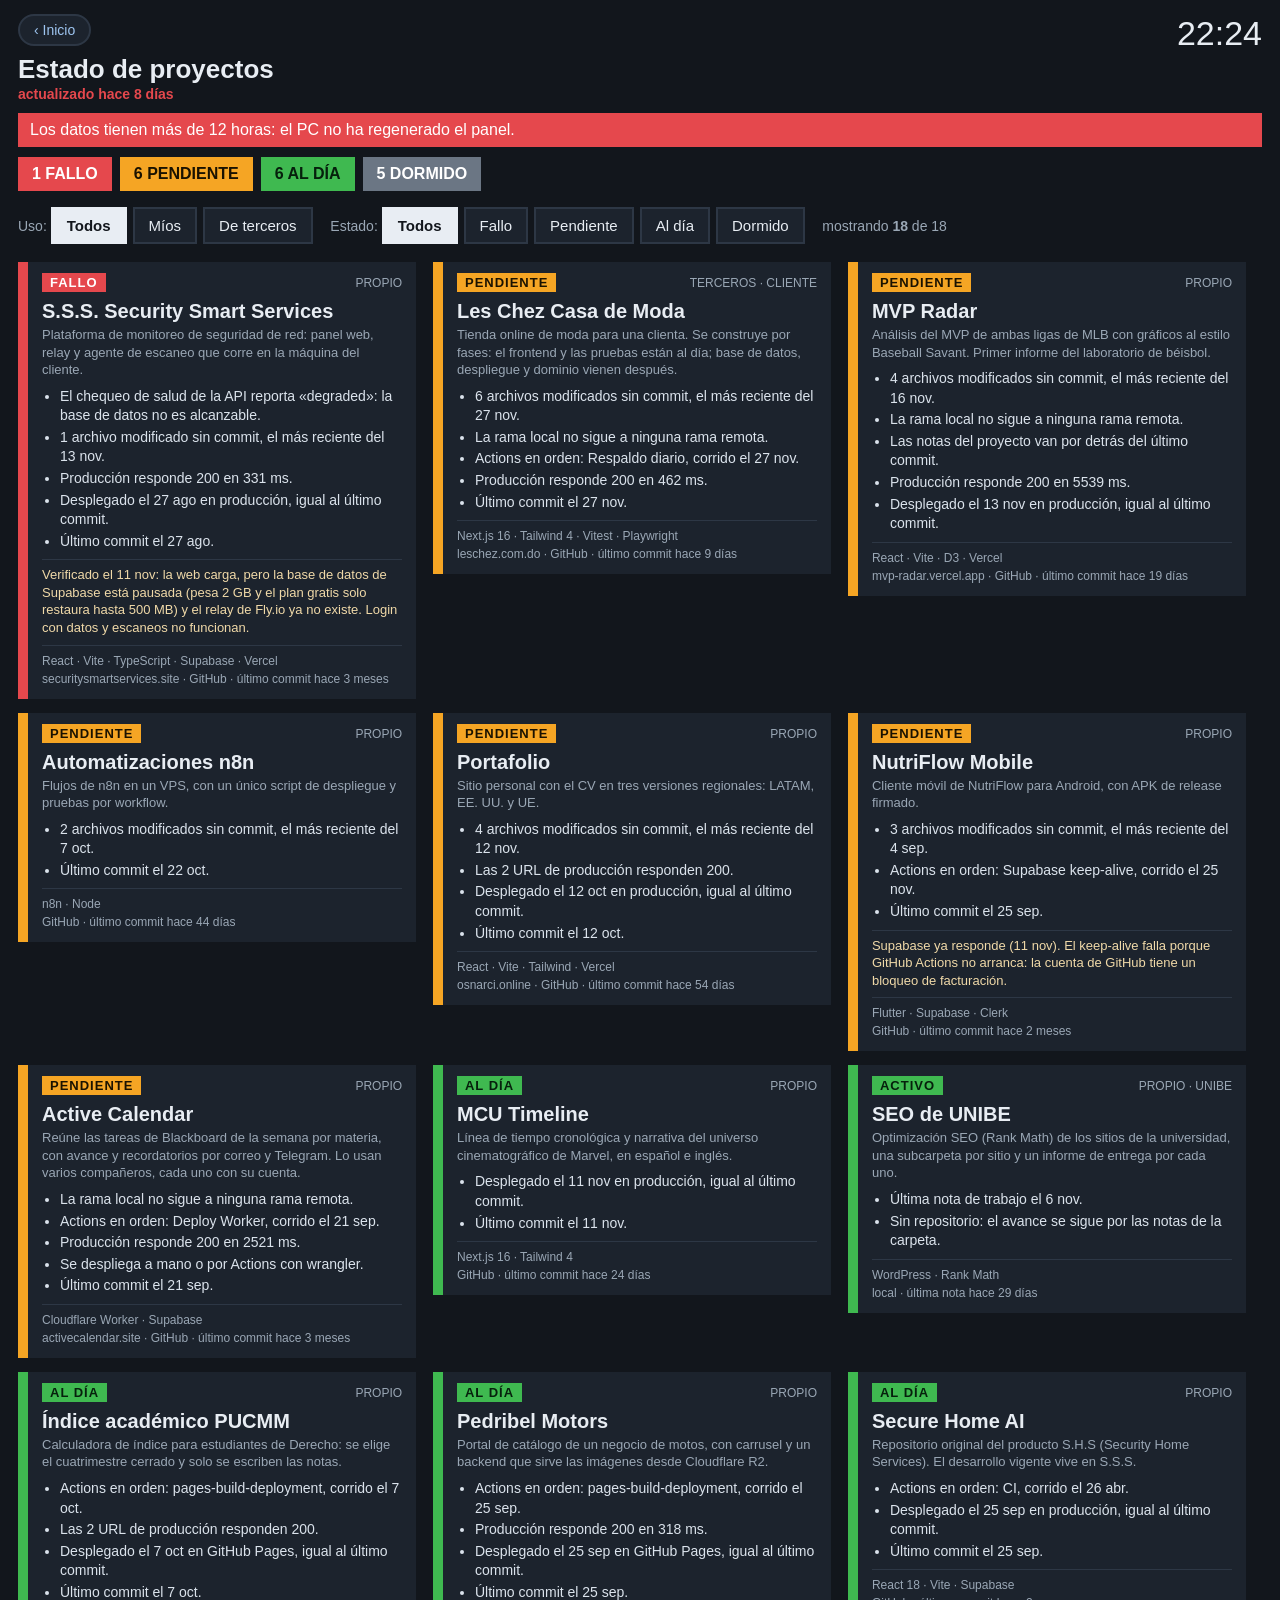
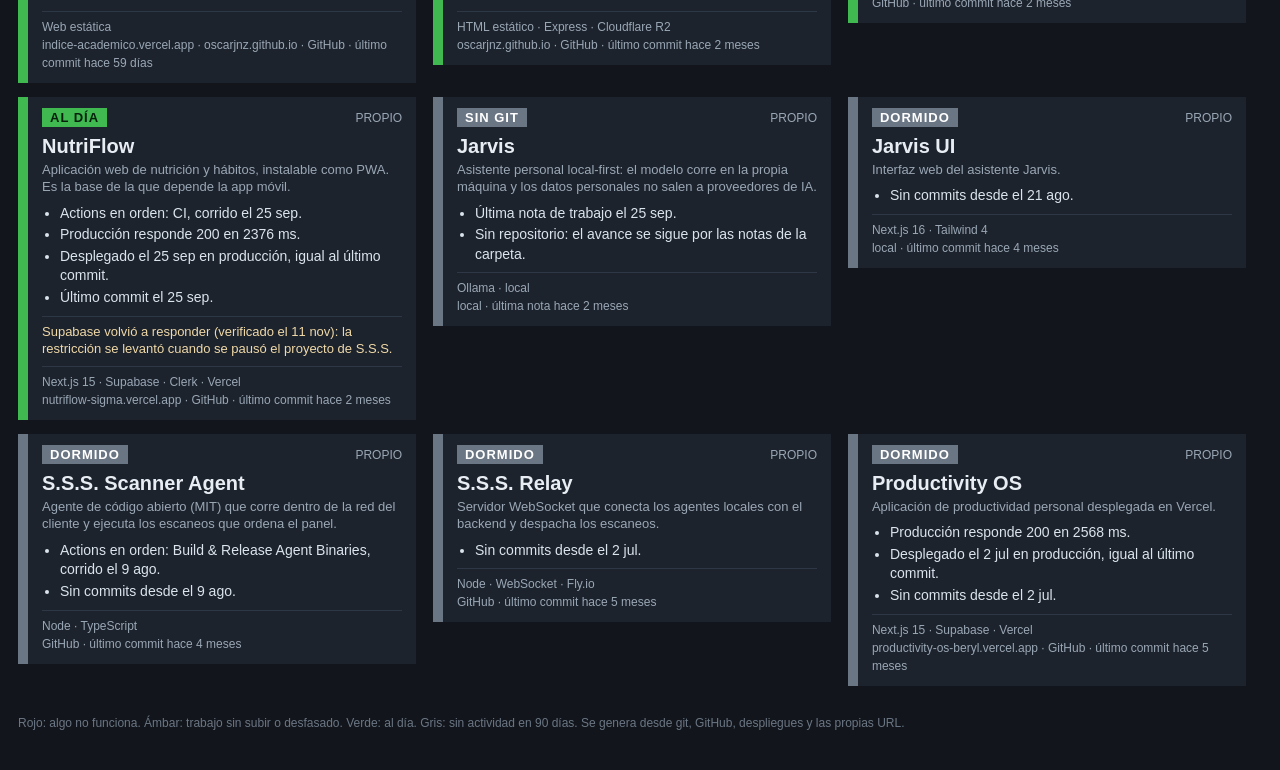
==== commit b2e6a943: "Actualización 2026-11-27 15:48" ====
--- a/proyectos/index.html
+++ b/proyectos/index.html
@@ -30,31 +30,31 @@
 .back{display:inline-block;margin:0 0 8px 0;padding:6px 14px;background:#1c232d;color:#9ec5f0;border:2px solid #2d3745;border-radius:18px;text-decoration:none;font-size:14px;}
 .foot{margin-top:16px;font-size:12px;color:#6b7684;}
 </style></head><body><div class="wrap">
-<div class="head"><div class="l"><a class="back" href="../">&#8249; Inicio</a><h1>Estado de proyectos</h1><div id="gen" data-ts="1795806550262"><span id="age">generado el 27 nov a las 15:09</span></div></div><div class="r"><div id="clock"></div></div></div>
+<div class="head"><div class="l"><a class="back" href="../">&#8249; Inicio</a><h1>Estado de proyectos</h1><div id="gen" data-ts="1795808773955"><span id="age">generado el 27 nov a las 15:46</span></div></div><div class="r"><div id="clock"></div></div></div>
 <div id="stalewarn">Los datos tienen más de 12 horas: el PC no ha regenerado el panel.</div>
-<div class="sum"><span class="s-rojo">1 FALLO</span><span class="s-ambar">5 PENDIENTE</span><span class="s-verde">7 AL DÍA</span><span class="s-gris">5 DORMIDO</span></div>
+<div class="sum"><span class="s-rojo">1 FALLO</span><span class="s-ambar">6 PENDIENTE</span><span class="s-verde">6 AL DÍA</span><span class="s-gris">5 DORMIDO</span></div>
 <div class="bar">Uso: <a class="btn on" data-g="uso" data-v="todos" href="#uso=todos">Todos</a><a class="btn" data-g="uso" data-v="propio" href="#uso=propio">Míos</a><a class="btn" data-g="uso" data-v="terceros" href="#uso=terceros">De terceros</a>
  &nbsp; Estado: <a class="btn on" data-g="est" data-v="todos" href="#est=todos">Todos</a><a class="btn" data-g="est" data-v="rojo" href="#est=rojo">Fallo</a><a class="btn" data-g="est" data-v="ambar" href="#est=ambar">Pendiente</a><a class="btn" data-g="est" data-v="verde" href="#est=verde">Al día</a><a class="btn" data-g="est" data-v="gris" href="#est=gris">Dormido</a>
  &nbsp; mostrando <b id="shown">18</b> de 18</div>
 <div id="cards">
-<div class="card e-rojo" data-uso="propio" data-est="rojo"><span class="chip">FALLO</span><span class="usotag">propio</span><div class="name">S.S.S. Security Smart Services</div><div class="desc">Plataforma de monitoreo de seguridad de red: panel web, relay y agente de escaneo que corre en la máquina del cliente.</div><ul class="facts"><li>El chequeo de salud de la API reporta «degraded»: la base de datos no es alcanzable.</li><li>1 archivo modificado sin commit, el más reciente del 13 nov.</li><li>Producción responde 200 en 239 ms.</li><li>Desplegado el 27 ago en producción, igual al último commit.</li><li>Último commit el 27 ago.</li></ul><div class="nota">Verificado el 11 nov: la web carga, pero la base de datos de Supabase está pausada (pesa 2 GB y el plan gratis solo restaura hasta 500 MB) y el relay de Fly.io ya no existe. Login con datos y escaneos no funcionan.</div><div class="meta">React · Vite · TypeScript · Supabase · Vercel<br>securitysmartservices.site · GitHub · último commit <span class="rel" data-ts="1787851147000"></span></div></div>
-<div class="card e-ambar" data-uso="propio" data-est="ambar"><span class="chip">PENDIENTE</span><span class="usotag">propio</span><div class="name">MVP Radar</div><div class="desc">Análisis del MVP de ambas ligas de MLB con gráficos al estilo Baseball Savant. Primer informe del laboratorio de béisbol.</div><ul class="facts"><li>4 archivos modificados sin commit, el más reciente del 16 nov.</li><li>La rama local no sigue a ninguna rama remota.</li><li>Las notas del proyecto van por detrás del último commit.</li><li>Producción responde 200 en 344 ms.</li><li>Desplegado el 13 nov en producción, igual al último commit.</li></ul><div class="meta">React · Vite · D3 · Vercel<br>mvp-radar.vercel.app · GitHub · último commit <span class="rel" data-ts="1794849072000"></span></div></div>
+<div class="card e-rojo" data-uso="propio" data-est="rojo"><span class="chip">FALLO</span><span class="usotag">propio</span><div class="name">S.S.S. Security Smart Services</div><div class="desc">Plataforma de monitoreo de seguridad de red: panel web, relay y agente de escaneo que corre en la máquina del cliente.</div><ul class="facts"><li>El chequeo de salud de la API reporta «degraded»: la base de datos no es alcanzable.</li><li>1 archivo modificado sin commit, el más reciente del 13 nov.</li><li>Producción responde 200 en 331 ms.</li><li>Desplegado el 27 ago en producción, igual al último commit.</li><li>Último commit el 27 ago.</li></ul><div class="nota">Verificado el 11 nov: la web carga, pero la base de datos de Supabase está pausada (pesa 2 GB y el plan gratis solo restaura hasta 500 MB) y el relay de Fly.io ya no existe. Login con datos y escaneos no funcionan.</div><div class="meta">React · Vite · TypeScript · Supabase · Vercel<br>securitysmartservices.site · GitHub · último commit <span class="rel" data-ts="1787851147000"></span></div></div>
+<div class="card e-ambar" data-uso="terceros" data-est="ambar"><span class="chip">PENDIENTE</span><span class="usotag">terceros · cliente</span><div class="name">Les Chez Casa de Moda</div><div class="desc">Tienda online de moda para una clienta. Se construye por fases: el frontend y las pruebas están al día; base de datos, despliegue y dominio vienen después.</div><ul class="facts"><li>6 archivos modificados sin commit, el más reciente del 27 nov.</li><li>La rama local no sigue a ninguna rama remota.</li><li>Actions en orden: Respaldo diario, corrido el 27 nov.</li><li>Producción responde 200 en 462 ms.</li><li>Último commit el 27 nov.</li></ul><div class="meta">Next.js 16 · Tailwind 4 · Vitest · Playwright<br>leschez.com.do · GitHub · último commit <span class="rel" data-ts="1795757222000"></span></div></div>
+<div class="card e-ambar" data-uso="propio" data-est="ambar"><span class="chip">PENDIENTE</span><span class="usotag">propio</span><div class="name">MVP Radar</div><div class="desc">Análisis del MVP de ambas ligas de MLB con gráficos al estilo Baseball Savant. Primer informe del laboratorio de béisbol.</div><ul class="facts"><li>4 archivos modificados sin commit, el más reciente del 16 nov.</li><li>La rama local no sigue a ninguna rama remota.</li><li>Las notas del proyecto van por detrás del último commit.</li><li>Producción responde 200 en 5539 ms.</li><li>Desplegado el 13 nov en producción, igual al último commit.</li></ul><div class="meta">React · Vite · D3 · Vercel<br>mvp-radar.vercel.app · GitHub · último commit <span class="rel" data-ts="1794849072000"></span></div></div>
 <div class="card e-ambar" data-uso="propio" data-est="ambar"><span class="chip">PENDIENTE</span><span class="usotag">propio</span><div class="name">Automatizaciones n8n</div><div class="desc">Flujos de n8n en un VPS, con un único script de despliegue y pruebas por workflow.</div><ul class="facts"><li>2 archivos modificados sin commit, el más reciente del 7 oct.</li><li>Último commit el 22 oct.</li></ul><div class="meta">n8n · Node<br>GitHub · último commit <span class="rel" data-ts="1792702065000"></span></div></div>
 <div class="card e-ambar" data-uso="propio" data-est="ambar"><span class="chip">PENDIENTE</span><span class="usotag">propio</span><div class="name">Portafolio</div><div class="desc">Sitio personal con el CV en tres versiones regionales: LATAM, EE. UU. y UE.</div><ul class="facts"><li>4 archivos modificados sin commit, el más reciente del 12 nov.</li><li>Las 2 URL de producción responden 200.</li><li>Desplegado el 12 oct en producción, igual al último commit.</li><li>Último commit el 12 oct.</li></ul><div class="meta">React · Vite · Tailwind · Vercel<br>osnarci.online · GitHub · último commit <span class="rel" data-ts="1791819217000"></span></div></div>
 <div class="card e-ambar" data-uso="propio" data-est="ambar"><span class="chip">PENDIENTE</span><span class="usotag">propio</span><div class="name">NutriFlow Mobile</div><div class="desc">Cliente móvil de NutriFlow para Android, con APK de release firmado.</div><ul class="facts"><li>3 archivos modificados sin commit, el más reciente del 4 sep.</li><li>Actions en orden: Supabase keep-alive, corrido el 25 nov.</li><li>Último commit el 25 sep.</li></ul><div class="nota">Supabase ya responde (11 nov). El keep-alive falla porque GitHub Actions no arranca: la cuenta de GitHub tiene un bloqueo de facturación.</div><div class="meta">Flutter · Supabase · Clerk<br>GitHub · último commit <span class="rel" data-ts="1790312870000"></span></div></div>
-<div class="card e-ambar" data-uso="propio" data-est="ambar"><span class="chip">PENDIENTE</span><span class="usotag">propio</span><div class="name">Active Calendar</div><div class="desc">Reúne las tareas de Blackboard de la semana por materia, con avance y recordatorios por correo y Telegram. Lo usan varios compañeros, cada uno con su cuenta.</div><ul class="facts"><li>La rama local no sigue a ninguna rama remota.</li><li>Actions en orden: Deploy Worker, corrido el 21 sep.</li><li>Producción responde 200 en 628 ms.</li><li>Se despliega a mano o por Actions con wrangler.</li><li>Último commit el 21 sep.</li></ul><div class="meta">Cloudflare Worker · Supabase<br>activecalendar.site · GitHub · último commit <span class="rel" data-ts="1790004262000"></span></div></div>
-<div class="card e-verde" data-uso="terceros" data-est="verde"><span class="chip">AL DÍA</span><span class="usotag">terceros · cliente</span><div class="name">Les Chez Casa de Moda</div><div class="desc">Tienda online de moda para una clienta. Se construye por fases: el frontend y las pruebas están al día; base de datos, despliegue y dominio vienen después.</div><ul class="facts"><li>Actions en orden: Respaldo diario, corrido el 27 nov.</li><li>Producción responde 200 en 461 ms.</li><li>Último commit el 27 nov.</li></ul><div class="meta">Next.js 16 · Tailwind 4 · Vitest · Playwright<br>leschez.com.do · GitHub · último commit <span class="rel" data-ts="1795787212000"></span></div></div>
+<div class="card e-ambar" data-uso="propio" data-est="ambar"><span class="chip">PENDIENTE</span><span class="usotag">propio</span><div class="name">Active Calendar</div><div class="desc">Reúne las tareas de Blackboard de la semana por materia, con avance y recordatorios por correo y Telegram. Lo usan varios compañeros, cada uno con su cuenta.</div><ul class="facts"><li>La rama local no sigue a ninguna rama remota.</li><li>Actions en orden: Deploy Worker, corrido el 21 sep.</li><li>Producción responde 200 en 2521 ms.</li><li>Se despliega a mano o por Actions con wrangler.</li><li>Último commit el 21 sep.</li></ul><div class="meta">Cloudflare Worker · Supabase<br>activecalendar.site · GitHub · último commit <span class="rel" data-ts="1790004262000"></span></div></div>
 <div class="card e-verde" data-uso="propio" data-est="verde"><span class="chip">AL DÍA</span><span class="usotag">propio</span><div class="name">MCU Timeline</div><div class="desc">Línea de tiempo cronológica y narrativa del universo cinematográfico de Marvel, en español e inglés.</div><ul class="facts"><li>Desplegado el 11 nov en producción, igual al último commit.</li><li>Último commit el 11 nov.</li></ul><div class="meta">Next.js 16 · Tailwind 4<br>GitHub · último commit <span class="rel" data-ts="1794414237000"></span></div></div>
 <div class="card e-verde" data-uso="propio" data-est="verde"><span class="chip">ACTIVO</span><span class="usotag">propio · UNIBE</span><div class="name">SEO de UNIBE</div><div class="desc">Optimización SEO (Rank Math) de los sitios de la universidad, una subcarpeta por sitio y un informe de entrega por cada uno.</div><ul class="facts"><li>Última nota de trabajo el 6 nov.</li><li>Sin repositorio: el avance se sigue por las notas de la carpeta.</li></ul><div class="meta">WordPress · Rank Math<br>local · última nota <span class="rel" data-ts="1793970908577"></span></div></div>
 <div class="card e-verde" data-uso="propio" data-est="verde"><span class="chip">AL DÍA</span><span class="usotag">propio</span><div class="name">Índice académico PUCMM</div><div class="desc">Calculadora de índice para estudiantes de Derecho: se elige el cuatrimestre cerrado y solo se escriben las notas.</div><ul class="facts"><li>Actions en orden: pages-build-deployment, corrido el 7 oct.</li><li>Las 2 URL de producción responden 200.</li><li>Desplegado el 7 oct en GitHub Pages, igual al último commit.</li><li>Último commit el 7 oct.</li></ul><div class="meta">Web estática<br>indice-academico.vercel.app · oscarjnz.github.io · GitHub · último commit <span class="rel" data-ts="1791425111000"></span></div></div>
-<div class="card e-verde" data-uso="propio" data-est="verde"><span class="chip">AL DÍA</span><span class="usotag">propio</span><div class="name">Pedribel Motors</div><div class="desc">Portal de catálogo de un negocio de motos, con carrusel y un backend que sirve las imágenes desde Cloudflare R2.</div><ul class="facts"><li>Actions en orden: pages-build-deployment, corrido el 25 sep.</li><li>Producción responde 200 en 163 ms.</li><li>Desplegado el 25 sep en GitHub Pages, igual al último commit.</li><li>Último commit el 25 sep.</li></ul><div class="meta">HTML estático · Express · Cloudflare R2<br>oscarjnz.github.io · GitHub · último commit <span class="rel" data-ts="1790312871000"></span></div></div>
+<div class="card e-verde" data-uso="propio" data-est="verde"><span class="chip">AL DÍA</span><span class="usotag">propio</span><div class="name">Pedribel Motors</div><div class="desc">Portal de catálogo de un negocio de motos, con carrusel y un backend que sirve las imágenes desde Cloudflare R2.</div><ul class="facts"><li>Actions en orden: pages-build-deployment, corrido el 25 sep.</li><li>Producción responde 200 en 318 ms.</li><li>Desplegado el 25 sep en GitHub Pages, igual al último commit.</li><li>Último commit el 25 sep.</li></ul><div class="meta">HTML estático · Express · Cloudflare R2<br>oscarjnz.github.io · GitHub · último commit <span class="rel" data-ts="1790312871000"></span></div></div>
 <div class="card e-verde" data-uso="propio" data-est="verde"><span class="chip">AL DÍA</span><span class="usotag">propio</span><div class="name">Secure Home AI</div><div class="desc">Repositorio original del producto S.H.S (Security Home Services). El desarrollo vigente vive en S.S.S.</div><ul class="facts"><li>Actions en orden: CI, corrido el 26 abr.</li><li>Desplegado el 25 sep en producción, igual al último commit.</li><li>Último commit el 25 sep.</li></ul><div class="meta">React 18 · Vite · Supabase<br>GitHub · último commit <span class="rel" data-ts="1790312871000"></span></div></div>
-<div class="card e-verde" data-uso="propio" data-est="verde"><span class="chip">AL DÍA</span><span class="usotag">propio</span><div class="name">NutriFlow</div><div class="desc">Aplicación web de nutrición y hábitos, instalable como PWA. Es la base de la que depende la app móvil.</div><ul class="facts"><li>Actions en orden: CI, corrido el 25 sep.</li><li>Producción responde 200 en 2500 ms.</li><li>Desplegado el 25 sep en producción, igual al último commit.</li><li>Último commit el 25 sep.</li></ul><div class="nota">Supabase volvió a responder (verificado el 11 nov): la restricción se levantó cuando se pausó el proyecto de S.S.S.</div><div class="meta">Next.js 15 · Supabase · Clerk · Vercel<br>nutriflow-sigma.vercel.app · GitHub · último commit <span class="rel" data-ts="1790312870000"></span></div></div>
+<div class="card e-verde" data-uso="propio" data-est="verde"><span class="chip">AL DÍA</span><span class="usotag">propio</span><div class="name">NutriFlow</div><div class="desc">Aplicación web de nutrición y hábitos, instalable como PWA. Es la base de la que depende la app móvil.</div><ul class="facts"><li>Actions en orden: CI, corrido el 25 sep.</li><li>Producción responde 200 en 2376 ms.</li><li>Desplegado el 25 sep en producción, igual al último commit.</li><li>Último commit el 25 sep.</li></ul><div class="nota">Supabase volvió a responder (verificado el 11 nov): la restricción se levantó cuando se pausó el proyecto de S.S.S.</div><div class="meta">Next.js 15 · Supabase · Clerk · Vercel<br>nutriflow-sigma.vercel.app · GitHub · último commit <span class="rel" data-ts="1790312870000"></span></div></div>
 <div class="card e-gris" data-uso="propio" data-est="gris"><span class="chip">SIN GIT</span><span class="usotag">propio</span><div class="name">Jarvis</div><div class="desc">Asistente personal local-first: el modelo corre en la propia máquina y los datos personales no salen a proveedores de IA.</div><ul class="facts"><li>Última nota de trabajo el 25 sep.</li><li>Sin repositorio: el avance se sigue por las notas de la carpeta.</li></ul><div class="meta">Ollama · local<br>local · última nota <span class="rel" data-ts="1790312598806"></span></div></div>
 <div class="card e-gris" data-uso="propio" data-est="gris"><span class="chip">DORMIDO</span><span class="usotag">propio</span><div class="name">Jarvis UI</div><div class="desc">Interfaz web del asistente Jarvis.</div><ul class="facts"><li>Sin commits desde el 21 ago.</li></ul><div class="meta">Next.js 16 · Tailwind 4<br>local · último commit <span class="rel" data-ts="1787341592000"></span></div></div>
 <div class="card e-gris" data-uso="propio" data-est="gris"><span class="chip">DORMIDO</span><span class="usotag">propio</span><div class="name">S.S.S. Scanner Agent</div><div class="desc">Agente de código abierto (MIT) que corre dentro de la red del cliente y ejecuta los escaneos que ordena el panel.</div><ul class="facts"><li>Actions en orden: Build &amp; Release Agent Binaries, corrido el 9 ago.</li><li>Sin commits desde el 9 ago.</li></ul><div class="meta">Node · TypeScript<br>GitHub · último commit <span class="rel" data-ts="1786250845000"></span></div></div>
 <div class="card e-gris" data-uso="propio" data-est="gris"><span class="chip">DORMIDO</span><span class="usotag">propio</span><div class="name">S.S.S. Relay</div><div class="desc">Servidor WebSocket que conecta los agentes locales con el backend y despacha los escaneos.</div><ul class="facts"><li>Sin commits desde el 2 jul.</li></ul><div class="meta">Node · WebSocket · Fly.io<br>GitHub · último commit <span class="rel" data-ts="1783051073000"></span></div></div>
-<div class="card e-gris" data-uso="propio" data-est="gris"><span class="chip">DORMIDO</span><span class="usotag">propio</span><div class="name">Productivity OS</div><div class="desc">Aplicación de productividad personal desplegada en Vercel.</div><ul class="facts"><li>Producción responde 200 en 1318 ms.</li><li>Desplegado el 2 jul en producción, igual al último commit.</li><li>Sin commits desde el 2 jul.</li></ul><div class="meta">Next.js 15 · Supabase · Vercel<br>productivity-os-beryl.vercel.app · GitHub · último commit <span class="rel" data-ts="1783050719000"></span></div></div>
+<div class="card e-gris" data-uso="propio" data-est="gris"><span class="chip">DORMIDO</span><span class="usotag">propio</span><div class="name">Productivity OS</div><div class="desc">Aplicación de productividad personal desplegada en Vercel.</div><ul class="facts"><li>Producción responde 200 en 2568 ms.</li><li>Desplegado el 2 jul en producción, igual al último commit.</li><li>Sin commits desde el 2 jul.</li></ul><div class="meta">Next.js 15 · Supabase · Vercel<br>productivity-os-beryl.vercel.app · GitHub · último commit <span class="rel" data-ts="1783050719000"></span></div></div>
 </div>
 <div class="foot">Rojo: algo no funciona. Ámbar: trabajo sin subir o desfasado. Verde: al día. Gris: sin actividad en 90 días. Se genera desde git, GitHub, despliegues y las propias URL.</div>
 </div><script>
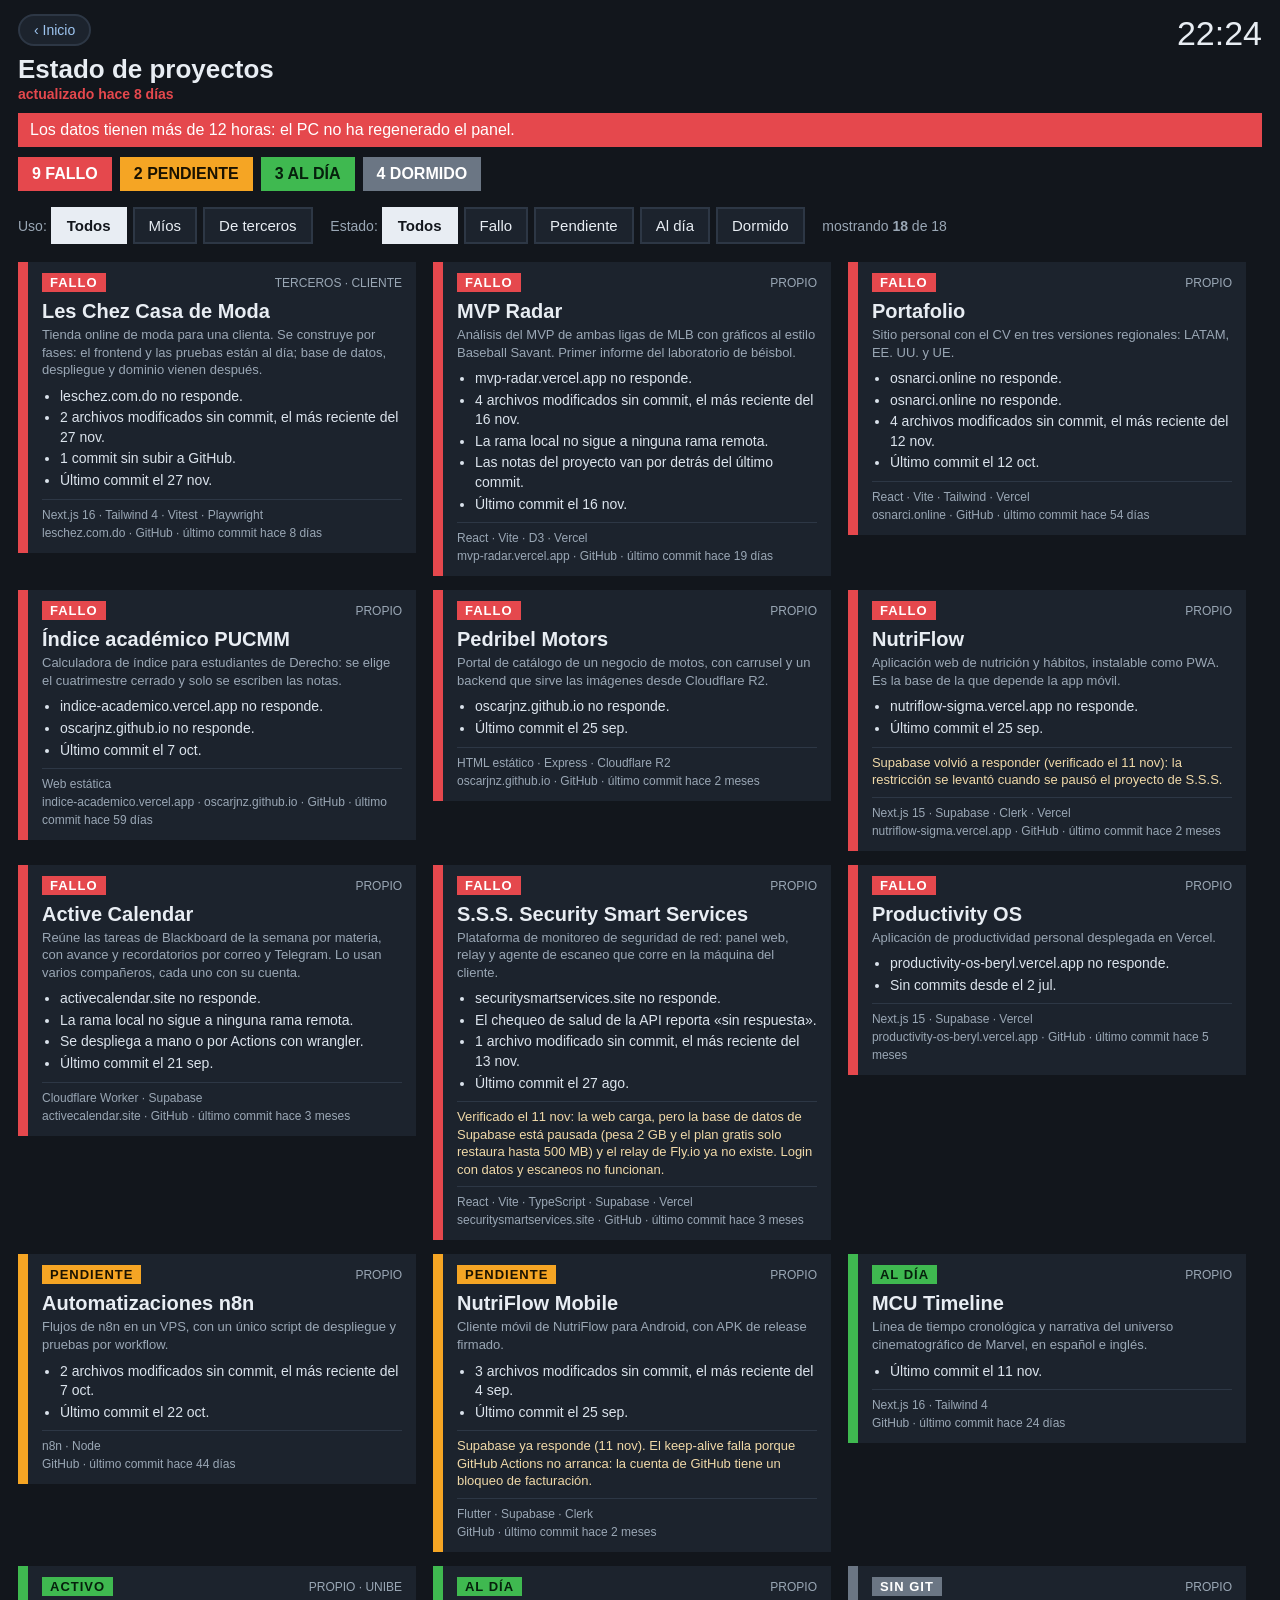
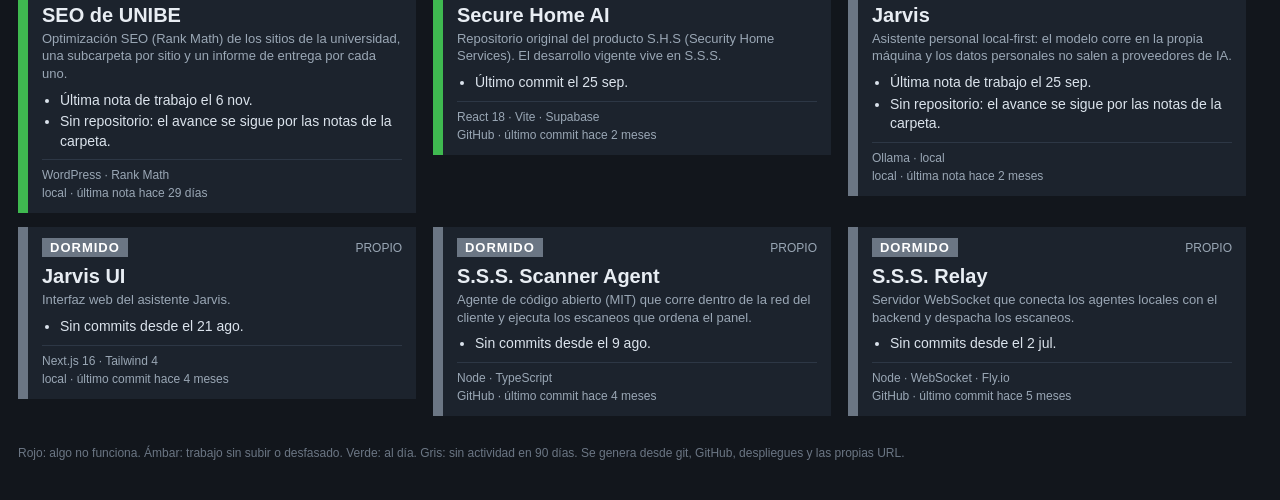
==== commit ac55924b: "Actualización 2026-11-27 19:17" ====
--- a/proyectos/index.html
+++ b/proyectos/index.html
@@ -30,31 +30,31 @@
 .back{display:inline-block;margin:0 0 8px 0;padding:6px 14px;background:#1c232d;color:#9ec5f0;border:2px solid #2d3745;border-radius:18px;text-decoration:none;font-size:14px;}
 .foot{margin-top:16px;font-size:12px;color:#6b7684;}
 </style></head><body><div class="wrap">
-<div class="head"><div class="l"><a class="back" href="../">&#8249; Inicio</a><h1>Estado de proyectos</h1><div id="gen" data-ts="1795808773955"><span id="age">generado el 27 nov a las 15:46</span></div></div><div class="r"><div id="clock"></div></div></div>
+<div class="head"><div class="l"><a class="back" href="../">&#8249; Inicio</a><h1>Estado de proyectos</h1><div id="gen" data-ts="1795821443591"><span id="age">generado el 27 nov a las 19:17</span></div></div><div class="r"><div id="clock"></div></div></div>
 <div id="stalewarn">Los datos tienen más de 12 horas: el PC no ha regenerado el panel.</div>
-<div class="sum"><span class="s-rojo">1 FALLO</span><span class="s-ambar">6 PENDIENTE</span><span class="s-verde">6 AL DÍA</span><span class="s-gris">5 DORMIDO</span></div>
+<div class="sum"><span class="s-rojo">9 FALLO</span><span class="s-ambar">2 PENDIENTE</span><span class="s-verde">3 AL DÍA</span><span class="s-gris">4 DORMIDO</span></div>
 <div class="bar">Uso: <a class="btn on" data-g="uso" data-v="todos" href="#uso=todos">Todos</a><a class="btn" data-g="uso" data-v="propio" href="#uso=propio">Míos</a><a class="btn" data-g="uso" data-v="terceros" href="#uso=terceros">De terceros</a>
  &nbsp; Estado: <a class="btn on" data-g="est" data-v="todos" href="#est=todos">Todos</a><a class="btn" data-g="est" data-v="rojo" href="#est=rojo">Fallo</a><a class="btn" data-g="est" data-v="ambar" href="#est=ambar">Pendiente</a><a class="btn" data-g="est" data-v="verde" href="#est=verde">Al día</a><a class="btn" data-g="est" data-v="gris" href="#est=gris">Dormido</a>
  &nbsp; mostrando <b id="shown">18</b> de 18</div>
 <div id="cards">
-<div class="card e-rojo" data-uso="propio" data-est="rojo"><span class="chip">FALLO</span><span class="usotag">propio</span><div class="name">S.S.S. Security Smart Services</div><div class="desc">Plataforma de monitoreo de seguridad de red: panel web, relay y agente de escaneo que corre en la máquina del cliente.</div><ul class="facts"><li>El chequeo de salud de la API reporta «degraded»: la base de datos no es alcanzable.</li><li>1 archivo modificado sin commit, el más reciente del 13 nov.</li><li>Producción responde 200 en 331 ms.</li><li>Desplegado el 27 ago en producción, igual al último commit.</li><li>Último commit el 27 ago.</li></ul><div class="nota">Verificado el 11 nov: la web carga, pero la base de datos de Supabase está pausada (pesa 2 GB y el plan gratis solo restaura hasta 500 MB) y el relay de Fly.io ya no existe. Login con datos y escaneos no funcionan.</div><div class="meta">React · Vite · TypeScript · Supabase · Vercel<br>securitysmartservices.site · GitHub · último commit <span class="rel" data-ts="1787851147000"></span></div></div>
-<div class="card e-ambar" data-uso="terceros" data-est="ambar"><span class="chip">PENDIENTE</span><span class="usotag">terceros · cliente</span><div class="name">Les Chez Casa de Moda</div><div class="desc">Tienda online de moda para una clienta. Se construye por fases: el frontend y las pruebas están al día; base de datos, despliegue y dominio vienen después.</div><ul class="facts"><li>6 archivos modificados sin commit, el más reciente del 27 nov.</li><li>La rama local no sigue a ninguna rama remota.</li><li>Actions en orden: Respaldo diario, corrido el 27 nov.</li><li>Producción responde 200 en 462 ms.</li><li>Último commit el 27 nov.</li></ul><div class="meta">Next.js 16 · Tailwind 4 · Vitest · Playwright<br>leschez.com.do · GitHub · último commit <span class="rel" data-ts="1795757222000"></span></div></div>
-<div class="card e-ambar" data-uso="propio" data-est="ambar"><span class="chip">PENDIENTE</span><span class="usotag">propio</span><div class="name">MVP Radar</div><div class="desc">Análisis del MVP de ambas ligas de MLB con gráficos al estilo Baseball Savant. Primer informe del laboratorio de béisbol.</div><ul class="facts"><li>4 archivos modificados sin commit, el más reciente del 16 nov.</li><li>La rama local no sigue a ninguna rama remota.</li><li>Las notas del proyecto van por detrás del último commit.</li><li>Producción responde 200 en 5539 ms.</li><li>Desplegado el 13 nov en producción, igual al último commit.</li></ul><div class="meta">React · Vite · D3 · Vercel<br>mvp-radar.vercel.app · GitHub · último commit <span class="rel" data-ts="1794849072000"></span></div></div>
+<div class="card e-rojo" data-uso="terceros" data-est="rojo"><span class="chip">FALLO</span><span class="usotag">terceros · cliente</span><div class="name">Les Chez Casa de Moda</div><div class="desc">Tienda online de moda para una clienta. Se construye por fases: el frontend y las pruebas están al día; base de datos, despliegue y dominio vienen después.</div><ul class="facts"><li>leschez.com.do no responde.</li><li>2 archivos modificados sin commit, el más reciente del 27 nov.</li><li>1 commit sin subir a GitHub.</li><li>Último commit el 27 nov.</li></ul><div class="meta">Next.js 16 · Tailwind 4 · Vitest · Playwright<br>leschez.com.do · GitHub · último commit <span class="rel" data-ts="1795809138000"></span></div></div>
+<div class="card e-rojo" data-uso="propio" data-est="rojo"><span class="chip">FALLO</span><span class="usotag">propio</span><div class="name">MVP Radar</div><div class="desc">Análisis del MVP de ambas ligas de MLB con gráficos al estilo Baseball Savant. Primer informe del laboratorio de béisbol.</div><ul class="facts"><li>mvp-radar.vercel.app no responde.</li><li>4 archivos modificados sin commit, el más reciente del 16 nov.</li><li>La rama local no sigue a ninguna rama remota.</li><li>Las notas del proyecto van por detrás del último commit.</li><li>Último commit el 16 nov.</li></ul><div class="meta">React · Vite · D3 · Vercel<br>mvp-radar.vercel.app · GitHub · último commit <span class="rel" data-ts="1794849072000"></span></div></div>
+<div class="card e-rojo" data-uso="propio" data-est="rojo"><span class="chip">FALLO</span><span class="usotag">propio</span><div class="name">Portafolio</div><div class="desc">Sitio personal con el CV en tres versiones regionales: LATAM, EE. UU. y UE.</div><ul class="facts"><li>osnarci.online no responde.</li><li>osnarci.online no responde.</li><li>4 archivos modificados sin commit, el más reciente del 12 nov.</li><li>Último commit el 12 oct.</li></ul><div class="meta">React · Vite · Tailwind · Vercel<br>osnarci.online · GitHub · último commit <span class="rel" data-ts="1791819217000"></span></div></div>
+<div class="card e-rojo" data-uso="propio" data-est="rojo"><span class="chip">FALLO</span><span class="usotag">propio</span><div class="name">Índice académico PUCMM</div><div class="desc">Calculadora de índice para estudiantes de Derecho: se elige el cuatrimestre cerrado y solo se escriben las notas.</div><ul class="facts"><li>indice-academico.vercel.app no responde.</li><li>oscarjnz.github.io no responde.</li><li>Último commit el 7 oct.</li></ul><div class="meta">Web estática<br>indice-academico.vercel.app · oscarjnz.github.io · GitHub · último commit <span class="rel" data-ts="1791425111000"></span></div></div>
+<div class="card e-rojo" data-uso="propio" data-est="rojo"><span class="chip">FALLO</span><span class="usotag">propio</span><div class="name">Pedribel Motors</div><div class="desc">Portal de catálogo de un negocio de motos, con carrusel y un backend que sirve las imágenes desde Cloudflare R2.</div><ul class="facts"><li>oscarjnz.github.io no responde.</li><li>Último commit el 25 sep.</li></ul><div class="meta">HTML estático · Express · Cloudflare R2<br>oscarjnz.github.io · GitHub · último commit <span class="rel" data-ts="1790312871000"></span></div></div>
+<div class="card e-rojo" data-uso="propio" data-est="rojo"><span class="chip">FALLO</span><span class="usotag">propio</span><div class="name">NutriFlow</div><div class="desc">Aplicación web de nutrición y hábitos, instalable como PWA. Es la base de la que depende la app móvil.</div><ul class="facts"><li>nutriflow-sigma.vercel.app no responde.</li><li>Último commit el 25 sep.</li></ul><div class="nota">Supabase volvió a responder (verificado el 11 nov): la restricción se levantó cuando se pausó el proyecto de S.S.S.</div><div class="meta">Next.js 15 · Supabase · Clerk · Vercel<br>nutriflow-sigma.vercel.app · GitHub · último commit <span class="rel" data-ts="1790312870000"></span></div></div>
+<div class="card e-rojo" data-uso="propio" data-est="rojo"><span class="chip">FALLO</span><span class="usotag">propio</span><div class="name">Active Calendar</div><div class="desc">Reúne las tareas de Blackboard de la semana por materia, con avance y recordatorios por correo y Telegram. Lo usan varios compañeros, cada uno con su cuenta.</div><ul class="facts"><li>activecalendar.site no responde.</li><li>La rama local no sigue a ninguna rama remota.</li><li>Se despliega a mano o por Actions con wrangler.</li><li>Último commit el 21 sep.</li></ul><div class="meta">Cloudflare Worker · Supabase<br>activecalendar.site · GitHub · último commit <span class="rel" data-ts="1790004262000"></span></div></div>
+<div class="card e-rojo" data-uso="propio" data-est="rojo"><span class="chip">FALLO</span><span class="usotag">propio</span><div class="name">S.S.S. Security Smart Services</div><div class="desc">Plataforma de monitoreo de seguridad de red: panel web, relay y agente de escaneo que corre en la máquina del cliente.</div><ul class="facts"><li>securitysmartservices.site no responde.</li><li>El chequeo de salud de la API reporta «sin respuesta».</li><li>1 archivo modificado sin commit, el más reciente del 13 nov.</li><li>Último commit el 27 ago.</li></ul><div class="nota">Verificado el 11 nov: la web carga, pero la base de datos de Supabase está pausada (pesa 2 GB y el plan gratis solo restaura hasta 500 MB) y el relay de Fly.io ya no existe. Login con datos y escaneos no funcionan.</div><div class="meta">React · Vite · TypeScript · Supabase · Vercel<br>securitysmartservices.site · GitHub · último commit <span class="rel" data-ts="1787851147000"></span></div></div>
+<div class="card e-rojo" data-uso="propio" data-est="rojo"><span class="chip">FALLO</span><span class="usotag">propio</span><div class="name">Productivity OS</div><div class="desc">Aplicación de productividad personal desplegada en Vercel.</div><ul class="facts"><li>productivity-os-beryl.vercel.app no responde.</li><li>Sin commits desde el 2 jul.</li></ul><div class="meta">Next.js 15 · Supabase · Vercel<br>productivity-os-beryl.vercel.app · GitHub · último commit <span class="rel" data-ts="1783050719000"></span></div></div>
 <div class="card e-ambar" data-uso="propio" data-est="ambar"><span class="chip">PENDIENTE</span><span class="usotag">propio</span><div class="name">Automatizaciones n8n</div><div class="desc">Flujos de n8n en un VPS, con un único script de despliegue y pruebas por workflow.</div><ul class="facts"><li>2 archivos modificados sin commit, el más reciente del 7 oct.</li><li>Último commit el 22 oct.</li></ul><div class="meta">n8n · Node<br>GitHub · último commit <span class="rel" data-ts="1792702065000"></span></div></div>
-<div class="card e-ambar" data-uso="propio" data-est="ambar"><span class="chip">PENDIENTE</span><span class="usotag">propio</span><div class="name">Portafolio</div><div class="desc">Sitio personal con el CV en tres versiones regionales: LATAM, EE. UU. y UE.</div><ul class="facts"><li>4 archivos modificados sin commit, el más reciente del 12 nov.</li><li>Las 2 URL de producción responden 200.</li><li>Desplegado el 12 oct en producción, igual al último commit.</li><li>Último commit el 12 oct.</li></ul><div class="meta">React · Vite · Tailwind · Vercel<br>osnarci.online · GitHub · último commit <span class="rel" data-ts="1791819217000"></span></div></div>
-<div class="card e-ambar" data-uso="propio" data-est="ambar"><span class="chip">PENDIENTE</span><span class="usotag">propio</span><div class="name">NutriFlow Mobile</div><div class="desc">Cliente móvil de NutriFlow para Android, con APK de release firmado.</div><ul class="facts"><li>3 archivos modificados sin commit, el más reciente del 4 sep.</li><li>Actions en orden: Supabase keep-alive, corrido el 25 nov.</li><li>Último commit el 25 sep.</li></ul><div class="nota">Supabase ya responde (11 nov). El keep-alive falla porque GitHub Actions no arranca: la cuenta de GitHub tiene un bloqueo de facturación.</div><div class="meta">Flutter · Supabase · Clerk<br>GitHub · último commit <span class="rel" data-ts="1790312870000"></span></div></div>
-<div class="card e-ambar" data-uso="propio" data-est="ambar"><span class="chip">PENDIENTE</span><span class="usotag">propio</span><div class="name">Active Calendar</div><div class="desc">Reúne las tareas de Blackboard de la semana por materia, con avance y recordatorios por correo y Telegram. Lo usan varios compañeros, cada uno con su cuenta.</div><ul class="facts"><li>La rama local no sigue a ninguna rama remota.</li><li>Actions en orden: Deploy Worker, corrido el 21 sep.</li><li>Producción responde 200 en 2521 ms.</li><li>Se despliega a mano o por Actions con wrangler.</li><li>Último commit el 21 sep.</li></ul><div class="meta">Cloudflare Worker · Supabase<br>activecalendar.site · GitHub · último commit <span class="rel" data-ts="1790004262000"></span></div></div>
-<div class="card e-verde" data-uso="propio" data-est="verde"><span class="chip">AL DÍA</span><span class="usotag">propio</span><div class="name">MCU Timeline</div><div class="desc">Línea de tiempo cronológica y narrativa del universo cinematográfico de Marvel, en español e inglés.</div><ul class="facts"><li>Desplegado el 11 nov en producción, igual al último commit.</li><li>Último commit el 11 nov.</li></ul><div class="meta">Next.js 16 · Tailwind 4<br>GitHub · último commit <span class="rel" data-ts="1794414237000"></span></div></div>
+<div class="card e-ambar" data-uso="propio" data-est="ambar"><span class="chip">PENDIENTE</span><span class="usotag">propio</span><div class="name">NutriFlow Mobile</div><div class="desc">Cliente móvil de NutriFlow para Android, con APK de release firmado.</div><ul class="facts"><li>3 archivos modificados sin commit, el más reciente del 4 sep.</li><li>Último commit el 25 sep.</li></ul><div class="nota">Supabase ya responde (11 nov). El keep-alive falla porque GitHub Actions no arranca: la cuenta de GitHub tiene un bloqueo de facturación.</div><div class="meta">Flutter · Supabase · Clerk<br>GitHub · último commit <span class="rel" data-ts="1790312870000"></span></div></div>
+<div class="card e-verde" data-uso="propio" data-est="verde"><span class="chip">AL DÍA</span><span class="usotag">propio</span><div class="name">MCU Timeline</div><div class="desc">Línea de tiempo cronológica y narrativa del universo cinematográfico de Marvel, en español e inglés.</div><ul class="facts"><li>Último commit el 11 nov.</li></ul><div class="meta">Next.js 16 · Tailwind 4<br>GitHub · último commit <span class="rel" data-ts="1794414237000"></span></div></div>
 <div class="card e-verde" data-uso="propio" data-est="verde"><span class="chip">ACTIVO</span><span class="usotag">propio · UNIBE</span><div class="name">SEO de UNIBE</div><div class="desc">Optimización SEO (Rank Math) de los sitios de la universidad, una subcarpeta por sitio y un informe de entrega por cada uno.</div><ul class="facts"><li>Última nota de trabajo el 6 nov.</li><li>Sin repositorio: el avance se sigue por las notas de la carpeta.</li></ul><div class="meta">WordPress · Rank Math<br>local · última nota <span class="rel" data-ts="1793970908577"></span></div></div>
-<div class="card e-verde" data-uso="propio" data-est="verde"><span class="chip">AL DÍA</span><span class="usotag">propio</span><div class="name">Índice académico PUCMM</div><div class="desc">Calculadora de índice para estudiantes de Derecho: se elige el cuatrimestre cerrado y solo se escriben las notas.</div><ul class="facts"><li>Actions en orden: pages-build-deployment, corrido el 7 oct.</li><li>Las 2 URL de producción responden 200.</li><li>Desplegado el 7 oct en GitHub Pages, igual al último commit.</li><li>Último commit el 7 oct.</li></ul><div class="meta">Web estática<br>indice-academico.vercel.app · oscarjnz.github.io · GitHub · último commit <span class="rel" data-ts="1791425111000"></span></div></div>
-<div class="card e-verde" data-uso="propio" data-est="verde"><span class="chip">AL DÍA</span><span class="usotag">propio</span><div class="name">Pedribel Motors</div><div class="desc">Portal de catálogo de un negocio de motos, con carrusel y un backend que sirve las imágenes desde Cloudflare R2.</div><ul class="facts"><li>Actions en orden: pages-build-deployment, corrido el 25 sep.</li><li>Producción responde 200 en 318 ms.</li><li>Desplegado el 25 sep en GitHub Pages, igual al último commit.</li><li>Último commit el 25 sep.</li></ul><div class="meta">HTML estático · Express · Cloudflare R2<br>oscarjnz.github.io · GitHub · último commit <span class="rel" data-ts="1790312871000"></span></div></div>
-<div class="card e-verde" data-uso="propio" data-est="verde"><span class="chip">AL DÍA</span><span class="usotag">propio</span><div class="name">Secure Home AI</div><div class="desc">Repositorio original del producto S.H.S (Security Home Services). El desarrollo vigente vive en S.S.S.</div><ul class="facts"><li>Actions en orden: CI, corrido el 26 abr.</li><li>Desplegado el 25 sep en producción, igual al último commit.</li><li>Último commit el 25 sep.</li></ul><div class="meta">React 18 · Vite · Supabase<br>GitHub · último commit <span class="rel" data-ts="1790312871000"></span></div></div>
-<div class="card e-verde" data-uso="propio" data-est="verde"><span class="chip">AL DÍA</span><span class="usotag">propio</span><div class="name">NutriFlow</div><div class="desc">Aplicación web de nutrición y hábitos, instalable como PWA. Es la base de la que depende la app móvil.</div><ul class="facts"><li>Actions en orden: CI, corrido el 25 sep.</li><li>Producción responde 200 en 2376 ms.</li><li>Desplegado el 25 sep en producción, igual al último commit.</li><li>Último commit el 25 sep.</li></ul><div class="nota">Supabase volvió a responder (verificado el 11 nov): la restricción se levantó cuando se pausó el proyecto de S.S.S.</div><div class="meta">Next.js 15 · Supabase · Clerk · Vercel<br>nutriflow-sigma.vercel.app · GitHub · último commit <span class="rel" data-ts="1790312870000"></span></div></div>
+<div class="card e-verde" data-uso="propio" data-est="verde"><span class="chip">AL DÍA</span><span class="usotag">propio</span><div class="name">Secure Home AI</div><div class="desc">Repositorio original del producto S.H.S (Security Home Services). El desarrollo vigente vive en S.S.S.</div><ul class="facts"><li>Último commit el 25 sep.</li></ul><div class="meta">React 18 · Vite · Supabase<br>GitHub · último commit <span class="rel" data-ts="1790312871000"></span></div></div>
 <div class="card e-gris" data-uso="propio" data-est="gris"><span class="chip">SIN GIT</span><span class="usotag">propio</span><div class="name">Jarvis</div><div class="desc">Asistente personal local-first: el modelo corre en la propia máquina y los datos personales no salen a proveedores de IA.</div><ul class="facts"><li>Última nota de trabajo el 25 sep.</li><li>Sin repositorio: el avance se sigue por las notas de la carpeta.</li></ul><div class="meta">Ollama · local<br>local · última nota <span class="rel" data-ts="1790312598806"></span></div></div>
 <div class="card e-gris" data-uso="propio" data-est="gris"><span class="chip">DORMIDO</span><span class="usotag">propio</span><div class="name">Jarvis UI</div><div class="desc">Interfaz web del asistente Jarvis.</div><ul class="facts"><li>Sin commits desde el 21 ago.</li></ul><div class="meta">Next.js 16 · Tailwind 4<br>local · último commit <span class="rel" data-ts="1787341592000"></span></div></div>
-<div class="card e-gris" data-uso="propio" data-est="gris"><span class="chip">DORMIDO</span><span class="usotag">propio</span><div class="name">S.S.S. Scanner Agent</div><div class="desc">Agente de código abierto (MIT) que corre dentro de la red del cliente y ejecuta los escaneos que ordena el panel.</div><ul class="facts"><li>Actions en orden: Build &amp; Release Agent Binaries, corrido el 9 ago.</li><li>Sin commits desde el 9 ago.</li></ul><div class="meta">Node · TypeScript<br>GitHub · último commit <span class="rel" data-ts="1786250845000"></span></div></div>
+<div class="card e-gris" data-uso="propio" data-est="gris"><span class="chip">DORMIDO</span><span class="usotag">propio</span><div class="name">S.S.S. Scanner Agent</div><div class="desc">Agente de código abierto (MIT) que corre dentro de la red del cliente y ejecuta los escaneos que ordena el panel.</div><ul class="facts"><li>Sin commits desde el 9 ago.</li></ul><div class="meta">Node · TypeScript<br>GitHub · último commit <span class="rel" data-ts="1786250845000"></span></div></div>
 <div class="card e-gris" data-uso="propio" data-est="gris"><span class="chip">DORMIDO</span><span class="usotag">propio</span><div class="name">S.S.S. Relay</div><div class="desc">Servidor WebSocket que conecta los agentes locales con el backend y despacha los escaneos.</div><ul class="facts"><li>Sin commits desde el 2 jul.</li></ul><div class="meta">Node · WebSocket · Fly.io<br>GitHub · último commit <span class="rel" data-ts="1783051073000"></span></div></div>
-<div class="card e-gris" data-uso="propio" data-est="gris"><span class="chip">DORMIDO</span><span class="usotag">propio</span><div class="name">Productivity OS</div><div class="desc">Aplicación de productividad personal desplegada en Vercel.</div><ul class="facts"><li>Producción responde 200 en 2568 ms.</li><li>Desplegado el 2 jul en producción, igual al último commit.</li><li>Sin commits desde el 2 jul.</li></ul><div class="meta">Next.js 15 · Supabase · Vercel<br>productivity-os-beryl.vercel.app · GitHub · último commit <span class="rel" data-ts="1783050719000"></span></div></div>
 </div>
 <div class="foot">Rojo: algo no funciona. Ámbar: trabajo sin subir o desfasado. Verde: al día. Gris: sin actividad en 90 días. Se genera desde git, GitHub, despliegues y las propias URL.</div>
 </div><script>
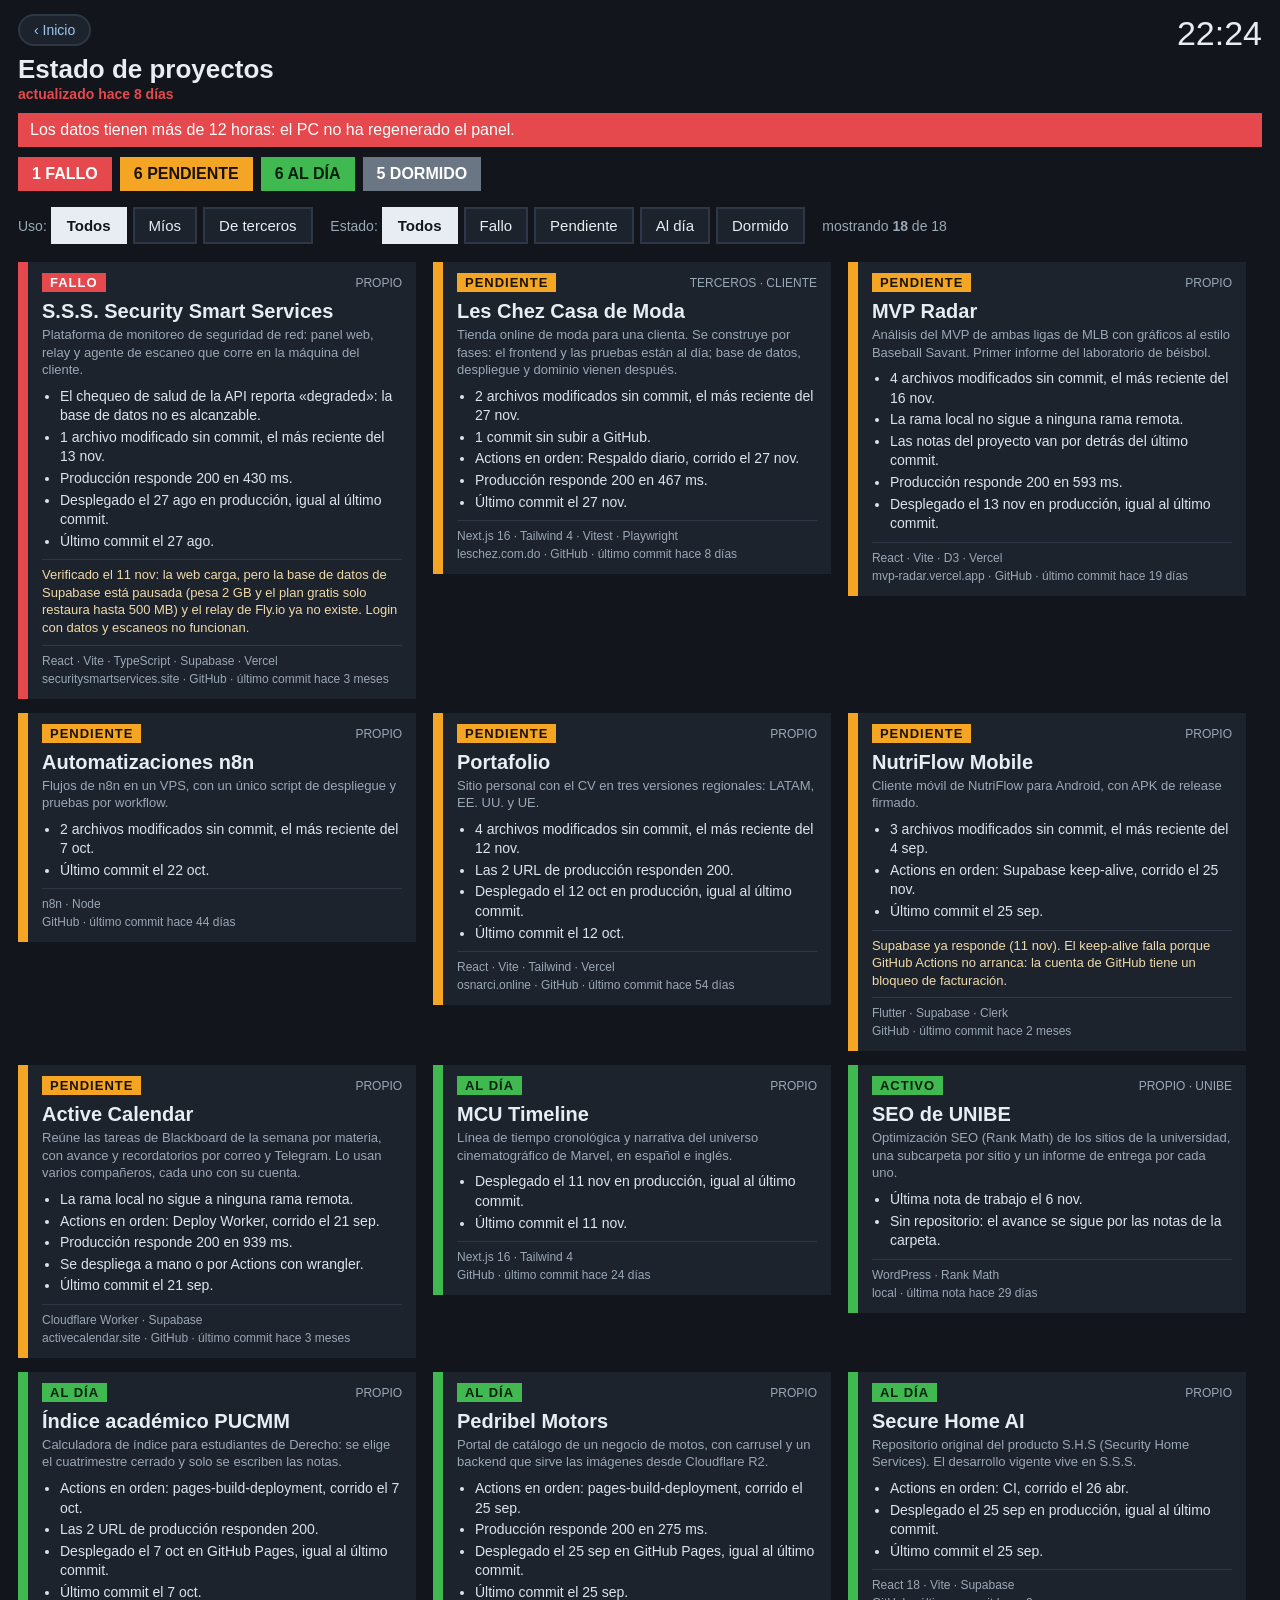
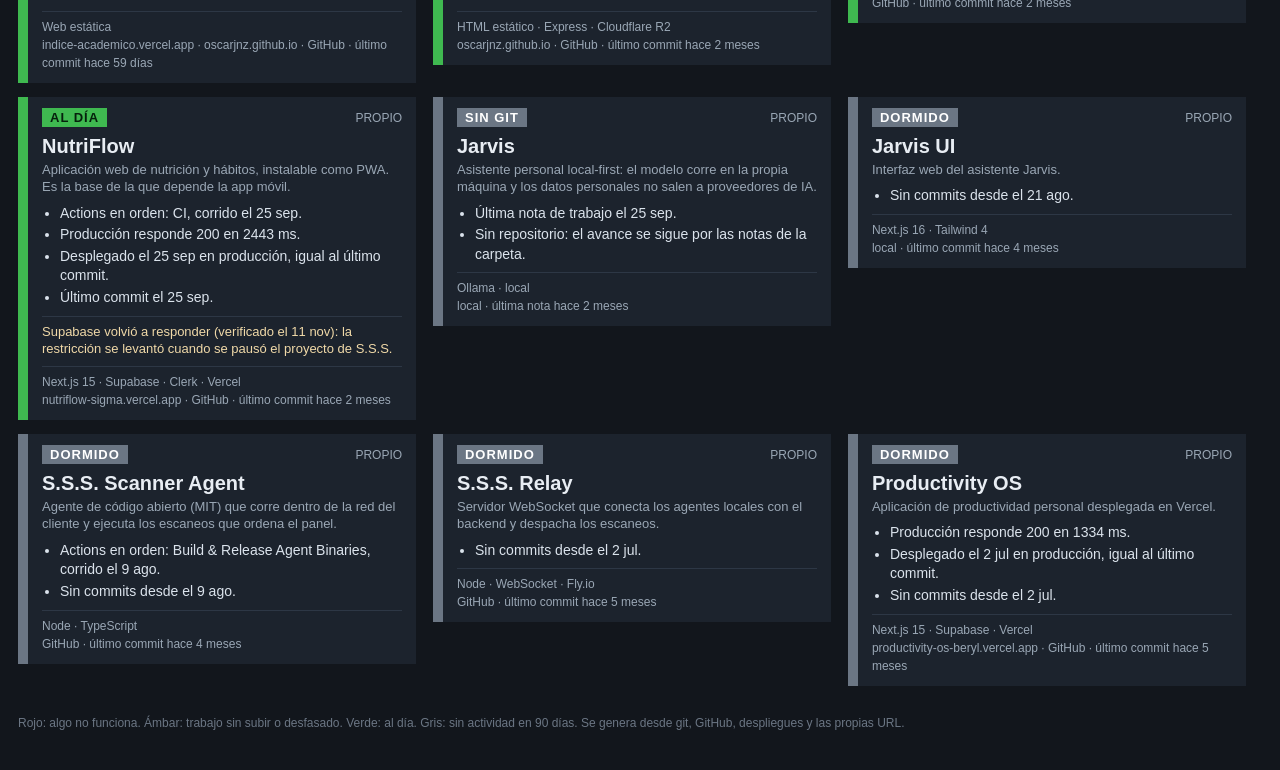
==== commit 6710022e: "Actualización 2026-11-27 21:17" ====
--- a/proyectos/index.html
+++ b/proyectos/index.html
@@ -30,31 +30,31 @@
 .back{display:inline-block;margin:0 0 8px 0;padding:6px 14px;background:#1c232d;color:#9ec5f0;border:2px solid #2d3745;border-radius:18px;text-decoration:none;font-size:14px;}
 .foot{margin-top:16px;font-size:12px;color:#6b7684;}
 </style></head><body><div class="wrap">
-<div class="head"><div class="l"><a class="back" href="../">&#8249; Inicio</a><h1>Estado de proyectos</h1><div id="gen" data-ts="1795821443591"><span id="age">generado el 27 nov a las 19:17</span></div></div><div class="r"><div id="clock"></div></div></div>
+<div class="head"><div class="l"><a class="back" href="../">&#8249; Inicio</a><h1>Estado de proyectos</h1><div id="gen" data-ts="1795828574115"><span id="age">generado el 27 nov a las 21:16</span></div></div><div class="r"><div id="clock"></div></div></div>
 <div id="stalewarn">Los datos tienen más de 12 horas: el PC no ha regenerado el panel.</div>
-<div class="sum"><span class="s-rojo">9 FALLO</span><span class="s-ambar">2 PENDIENTE</span><span class="s-verde">3 AL DÍA</span><span class="s-gris">4 DORMIDO</span></div>
+<div class="sum"><span class="s-rojo">1 FALLO</span><span class="s-ambar">6 PENDIENTE</span><span class="s-verde">6 AL DÍA</span><span class="s-gris">5 DORMIDO</span></div>
 <div class="bar">Uso: <a class="btn on" data-g="uso" data-v="todos" href="#uso=todos">Todos</a><a class="btn" data-g="uso" data-v="propio" href="#uso=propio">Míos</a><a class="btn" data-g="uso" data-v="terceros" href="#uso=terceros">De terceros</a>
  &nbsp; Estado: <a class="btn on" data-g="est" data-v="todos" href="#est=todos">Todos</a><a class="btn" data-g="est" data-v="rojo" href="#est=rojo">Fallo</a><a class="btn" data-g="est" data-v="ambar" href="#est=ambar">Pendiente</a><a class="btn" data-g="est" data-v="verde" href="#est=verde">Al día</a><a class="btn" data-g="est" data-v="gris" href="#est=gris">Dormido</a>
  &nbsp; mostrando <b id="shown">18</b> de 18</div>
 <div id="cards">
-<div class="card e-rojo" data-uso="terceros" data-est="rojo"><span class="chip">FALLO</span><span class="usotag">terceros · cliente</span><div class="name">Les Chez Casa de Moda</div><div class="desc">Tienda online de moda para una clienta. Se construye por fases: el frontend y las pruebas están al día; base de datos, despliegue y dominio vienen después.</div><ul class="facts"><li>leschez.com.do no responde.</li><li>2 archivos modificados sin commit, el más reciente del 27 nov.</li><li>1 commit sin subir a GitHub.</li><li>Último commit el 27 nov.</li></ul><div class="meta">Next.js 16 · Tailwind 4 · Vitest · Playwright<br>leschez.com.do · GitHub · último commit <span class="rel" data-ts="1795809138000"></span></div></div>
-<div class="card e-rojo" data-uso="propio" data-est="rojo"><span class="chip">FALLO</span><span class="usotag">propio</span><div class="name">MVP Radar</div><div class="desc">Análisis del MVP de ambas ligas de MLB con gráficos al estilo Baseball Savant. Primer informe del laboratorio de béisbol.</div><ul class="facts"><li>mvp-radar.vercel.app no responde.</li><li>4 archivos modificados sin commit, el más reciente del 16 nov.</li><li>La rama local no sigue a ninguna rama remota.</li><li>Las notas del proyecto van por detrás del último commit.</li><li>Último commit el 16 nov.</li></ul><div class="meta">React · Vite · D3 · Vercel<br>mvp-radar.vercel.app · GitHub · último commit <span class="rel" data-ts="1794849072000"></span></div></div>
-<div class="card e-rojo" data-uso="propio" data-est="rojo"><span class="chip">FALLO</span><span class="usotag">propio</span><div class="name">Portafolio</div><div class="desc">Sitio personal con el CV en tres versiones regionales: LATAM, EE. UU. y UE.</div><ul class="facts"><li>osnarci.online no responde.</li><li>osnarci.online no responde.</li><li>4 archivos modificados sin commit, el más reciente del 12 nov.</li><li>Último commit el 12 oct.</li></ul><div class="meta">React · Vite · Tailwind · Vercel<br>osnarci.online · GitHub · último commit <span class="rel" data-ts="1791819217000"></span></div></div>
-<div class="card e-rojo" data-uso="propio" data-est="rojo"><span class="chip">FALLO</span><span class="usotag">propio</span><div class="name">Índice académico PUCMM</div><div class="desc">Calculadora de índice para estudiantes de Derecho: se elige el cuatrimestre cerrado y solo se escriben las notas.</div><ul class="facts"><li>indice-academico.vercel.app no responde.</li><li>oscarjnz.github.io no responde.</li><li>Último commit el 7 oct.</li></ul><div class="meta">Web estática<br>indice-academico.vercel.app · oscarjnz.github.io · GitHub · último commit <span class="rel" data-ts="1791425111000"></span></div></div>
-<div class="card e-rojo" data-uso="propio" data-est="rojo"><span class="chip">FALLO</span><span class="usotag">propio</span><div class="name">Pedribel Motors</div><div class="desc">Portal de catálogo de un negocio de motos, con carrusel y un backend que sirve las imágenes desde Cloudflare R2.</div><ul class="facts"><li>oscarjnz.github.io no responde.</li><li>Último commit el 25 sep.</li></ul><div class="meta">HTML estático · Express · Cloudflare R2<br>oscarjnz.github.io · GitHub · último commit <span class="rel" data-ts="1790312871000"></span></div></div>
-<div class="card e-rojo" data-uso="propio" data-est="rojo"><span class="chip">FALLO</span><span class="usotag">propio</span><div class="name">NutriFlow</div><div class="desc">Aplicación web de nutrición y hábitos, instalable como PWA. Es la base de la que depende la app móvil.</div><ul class="facts"><li>nutriflow-sigma.vercel.app no responde.</li><li>Último commit el 25 sep.</li></ul><div class="nota">Supabase volvió a responder (verificado el 11 nov): la restricción se levantó cuando se pausó el proyecto de S.S.S.</div><div class="meta">Next.js 15 · Supabase · Clerk · Vercel<br>nutriflow-sigma.vercel.app · GitHub · último commit <span class="rel" data-ts="1790312870000"></span></div></div>
-<div class="card e-rojo" data-uso="propio" data-est="rojo"><span class="chip">FALLO</span><span class="usotag">propio</span><div class="name">Active Calendar</div><div class="desc">Reúne las tareas de Blackboard de la semana por materia, con avance y recordatorios por correo y Telegram. Lo usan varios compañeros, cada uno con su cuenta.</div><ul class="facts"><li>activecalendar.site no responde.</li><li>La rama local no sigue a ninguna rama remota.</li><li>Se despliega a mano o por Actions con wrangler.</li><li>Último commit el 21 sep.</li></ul><div class="meta">Cloudflare Worker · Supabase<br>activecalendar.site · GitHub · último commit <span class="rel" data-ts="1790004262000"></span></div></div>
-<div class="card e-rojo" data-uso="propio" data-est="rojo"><span class="chip">FALLO</span><span class="usotag">propio</span><div class="name">S.S.S. Security Smart Services</div><div class="desc">Plataforma de monitoreo de seguridad de red: panel web, relay y agente de escaneo que corre en la máquina del cliente.</div><ul class="facts"><li>securitysmartservices.site no responde.</li><li>El chequeo de salud de la API reporta «sin respuesta».</li><li>1 archivo modificado sin commit, el más reciente del 13 nov.</li><li>Último commit el 27 ago.</li></ul><div class="nota">Verificado el 11 nov: la web carga, pero la base de datos de Supabase está pausada (pesa 2 GB y el plan gratis solo restaura hasta 500 MB) y el relay de Fly.io ya no existe. Login con datos y escaneos no funcionan.</div><div class="meta">React · Vite · TypeScript · Supabase · Vercel<br>securitysmartservices.site · GitHub · último commit <span class="rel" data-ts="1787851147000"></span></div></div>
-<div class="card e-rojo" data-uso="propio" data-est="rojo"><span class="chip">FALLO</span><span class="usotag">propio</span><div class="name">Productivity OS</div><div class="desc">Aplicación de productividad personal desplegada en Vercel.</div><ul class="facts"><li>productivity-os-beryl.vercel.app no responde.</li><li>Sin commits desde el 2 jul.</li></ul><div class="meta">Next.js 15 · Supabase · Vercel<br>productivity-os-beryl.vercel.app · GitHub · último commit <span class="rel" data-ts="1783050719000"></span></div></div>
+<div class="card e-rojo" data-uso="propio" data-est="rojo"><span class="chip">FALLO</span><span class="usotag">propio</span><div class="name">S.S.S. Security Smart Services</div><div class="desc">Plataforma de monitoreo de seguridad de red: panel web, relay y agente de escaneo que corre en la máquina del cliente.</div><ul class="facts"><li>El chequeo de salud de la API reporta «degraded»: la base de datos no es alcanzable.</li><li>1 archivo modificado sin commit, el más reciente del 13 nov.</li><li>Producción responde 200 en 430 ms.</li><li>Desplegado el 27 ago en producción, igual al último commit.</li><li>Último commit el 27 ago.</li></ul><div class="nota">Verificado el 11 nov: la web carga, pero la base de datos de Supabase está pausada (pesa 2 GB y el plan gratis solo restaura hasta 500 MB) y el relay de Fly.io ya no existe. Login con datos y escaneos no funcionan.</div><div class="meta">React · Vite · TypeScript · Supabase · Vercel<br>securitysmartservices.site · GitHub · último commit <span class="rel" data-ts="1787851147000"></span></div></div>
+<div class="card e-ambar" data-uso="terceros" data-est="ambar"><span class="chip">PENDIENTE</span><span class="usotag">terceros · cliente</span><div class="name">Les Chez Casa de Moda</div><div class="desc">Tienda online de moda para una clienta. Se construye por fases: el frontend y las pruebas están al día; base de datos, despliegue y dominio vienen después.</div><ul class="facts"><li>2 archivos modificados sin commit, el más reciente del 27 nov.</li><li>1 commit sin subir a GitHub.</li><li>Actions en orden: Respaldo diario, corrido el 27 nov.</li><li>Producción responde 200 en 467 ms.</li><li>Último commit el 27 nov.</li></ul><div class="meta">Next.js 16 · Tailwind 4 · Vitest · Playwright<br>leschez.com.do · GitHub · último commit <span class="rel" data-ts="1795809138000"></span></div></div>
+<div class="card e-ambar" data-uso="propio" data-est="ambar"><span class="chip">PENDIENTE</span><span class="usotag">propio</span><div class="name">MVP Radar</div><div class="desc">Análisis del MVP de ambas ligas de MLB con gráficos al estilo Baseball Savant. Primer informe del laboratorio de béisbol.</div><ul class="facts"><li>4 archivos modificados sin commit, el más reciente del 16 nov.</li><li>La rama local no sigue a ninguna rama remota.</li><li>Las notas del proyecto van por detrás del último commit.</li><li>Producción responde 200 en 593 ms.</li><li>Desplegado el 13 nov en producción, igual al último commit.</li></ul><div class="meta">React · Vite · D3 · Vercel<br>mvp-radar.vercel.app · GitHub · último commit <span class="rel" data-ts="1794849072000"></span></div></div>
 <div class="card e-ambar" data-uso="propio" data-est="ambar"><span class="chip">PENDIENTE</span><span class="usotag">propio</span><div class="name">Automatizaciones n8n</div><div class="desc">Flujos de n8n en un VPS, con un único script de despliegue y pruebas por workflow.</div><ul class="facts"><li>2 archivos modificados sin commit, el más reciente del 7 oct.</li><li>Último commit el 22 oct.</li></ul><div class="meta">n8n · Node<br>GitHub · último commit <span class="rel" data-ts="1792702065000"></span></div></div>
-<div class="card e-ambar" data-uso="propio" data-est="ambar"><span class="chip">PENDIENTE</span><span class="usotag">propio</span><div class="name">NutriFlow Mobile</div><div class="desc">Cliente móvil de NutriFlow para Android, con APK de release firmado.</div><ul class="facts"><li>3 archivos modificados sin commit, el más reciente del 4 sep.</li><li>Último commit el 25 sep.</li></ul><div class="nota">Supabase ya responde (11 nov). El keep-alive falla porque GitHub Actions no arranca: la cuenta de GitHub tiene un bloqueo de facturación.</div><div class="meta">Flutter · Supabase · Clerk<br>GitHub · último commit <span class="rel" data-ts="1790312870000"></span></div></div>
-<div class="card e-verde" data-uso="propio" data-est="verde"><span class="chip">AL DÍA</span><span class="usotag">propio</span><div class="name">MCU Timeline</div><div class="desc">Línea de tiempo cronológica y narrativa del universo cinematográfico de Marvel, en español e inglés.</div><ul class="facts"><li>Último commit el 11 nov.</li></ul><div class="meta">Next.js 16 · Tailwind 4<br>GitHub · último commit <span class="rel" data-ts="1794414237000"></span></div></div>
+<div class="card e-ambar" data-uso="propio" data-est="ambar"><span class="chip">PENDIENTE</span><span class="usotag">propio</span><div class="name">Portafolio</div><div class="desc">Sitio personal con el CV en tres versiones regionales: LATAM, EE. UU. y UE.</div><ul class="facts"><li>4 archivos modificados sin commit, el más reciente del 12 nov.</li><li>Las 2 URL de producción responden 200.</li><li>Desplegado el 12 oct en producción, igual al último commit.</li><li>Último commit el 12 oct.</li></ul><div class="meta">React · Vite · Tailwind · Vercel<br>osnarci.online · GitHub · último commit <span class="rel" data-ts="1791819217000"></span></div></div>
+<div class="card e-ambar" data-uso="propio" data-est="ambar"><span class="chip">PENDIENTE</span><span class="usotag">propio</span><div class="name">NutriFlow Mobile</div><div class="desc">Cliente móvil de NutriFlow para Android, con APK de release firmado.</div><ul class="facts"><li>3 archivos modificados sin commit, el más reciente del 4 sep.</li><li>Actions en orden: Supabase keep-alive, corrido el 25 nov.</li><li>Último commit el 25 sep.</li></ul><div class="nota">Supabase ya responde (11 nov). El keep-alive falla porque GitHub Actions no arranca: la cuenta de GitHub tiene un bloqueo de facturación.</div><div class="meta">Flutter · Supabase · Clerk<br>GitHub · último commit <span class="rel" data-ts="1790312870000"></span></div></div>
+<div class="card e-ambar" data-uso="propio" data-est="ambar"><span class="chip">PENDIENTE</span><span class="usotag">propio</span><div class="name">Active Calendar</div><div class="desc">Reúne las tareas de Blackboard de la semana por materia, con avance y recordatorios por correo y Telegram. Lo usan varios compañeros, cada uno con su cuenta.</div><ul class="facts"><li>La rama local no sigue a ninguna rama remota.</li><li>Actions en orden: Deploy Worker, corrido el 21 sep.</li><li>Producción responde 200 en 939 ms.</li><li>Se despliega a mano o por Actions con wrangler.</li><li>Último commit el 21 sep.</li></ul><div class="meta">Cloudflare Worker · Supabase<br>activecalendar.site · GitHub · último commit <span class="rel" data-ts="1790004262000"></span></div></div>
+<div class="card e-verde" data-uso="propio" data-est="verde"><span class="chip">AL DÍA</span><span class="usotag">propio</span><div class="name">MCU Timeline</div><div class="desc">Línea de tiempo cronológica y narrativa del universo cinematográfico de Marvel, en español e inglés.</div><ul class="facts"><li>Desplegado el 11 nov en producción, igual al último commit.</li><li>Último commit el 11 nov.</li></ul><div class="meta">Next.js 16 · Tailwind 4<br>GitHub · último commit <span class="rel" data-ts="1794414237000"></span></div></div>
 <div class="card e-verde" data-uso="propio" data-est="verde"><span class="chip">ACTIVO</span><span class="usotag">propio · UNIBE</span><div class="name">SEO de UNIBE</div><div class="desc">Optimización SEO (Rank Math) de los sitios de la universidad, una subcarpeta por sitio y un informe de entrega por cada uno.</div><ul class="facts"><li>Última nota de trabajo el 6 nov.</li><li>Sin repositorio: el avance se sigue por las notas de la carpeta.</li></ul><div class="meta">WordPress · Rank Math<br>local · última nota <span class="rel" data-ts="1793970908577"></span></div></div>
-<div class="card e-verde" data-uso="propio" data-est="verde"><span class="chip">AL DÍA</span><span class="usotag">propio</span><div class="name">Secure Home AI</div><div class="desc">Repositorio original del producto S.H.S (Security Home Services). El desarrollo vigente vive en S.S.S.</div><ul class="facts"><li>Último commit el 25 sep.</li></ul><div class="meta">React 18 · Vite · Supabase<br>GitHub · último commit <span class="rel" data-ts="1790312871000"></span></div></div>
+<div class="card e-verde" data-uso="propio" data-est="verde"><span class="chip">AL DÍA</span><span class="usotag">propio</span><div class="name">Índice académico PUCMM</div><div class="desc">Calculadora de índice para estudiantes de Derecho: se elige el cuatrimestre cerrado y solo se escriben las notas.</div><ul class="facts"><li>Actions en orden: pages-build-deployment, corrido el 7 oct.</li><li>Las 2 URL de producción responden 200.</li><li>Desplegado el 7 oct en GitHub Pages, igual al último commit.</li><li>Último commit el 7 oct.</li></ul><div class="meta">Web estática<br>indice-academico.vercel.app · oscarjnz.github.io · GitHub · último commit <span class="rel" data-ts="1791425111000"></span></div></div>
+<div class="card e-verde" data-uso="propio" data-est="verde"><span class="chip">AL DÍA</span><span class="usotag">propio</span><div class="name">Pedribel Motors</div><div class="desc">Portal de catálogo de un negocio de motos, con carrusel y un backend que sirve las imágenes desde Cloudflare R2.</div><ul class="facts"><li>Actions en orden: pages-build-deployment, corrido el 25 sep.</li><li>Producción responde 200 en 275 ms.</li><li>Desplegado el 25 sep en GitHub Pages, igual al último commit.</li><li>Último commit el 25 sep.</li></ul><div class="meta">HTML estático · Express · Cloudflare R2<br>oscarjnz.github.io · GitHub · último commit <span class="rel" data-ts="1790312871000"></span></div></div>
+<div class="card e-verde" data-uso="propio" data-est="verde"><span class="chip">AL DÍA</span><span class="usotag">propio</span><div class="name">Secure Home AI</div><div class="desc">Repositorio original del producto S.H.S (Security Home Services). El desarrollo vigente vive en S.S.S.</div><ul class="facts"><li>Actions en orden: CI, corrido el 26 abr.</li><li>Desplegado el 25 sep en producción, igual al último commit.</li><li>Último commit el 25 sep.</li></ul><div class="meta">React 18 · Vite · Supabase<br>GitHub · último commit <span class="rel" data-ts="1790312871000"></span></div></div>
+<div class="card e-verde" data-uso="propio" data-est="verde"><span class="chip">AL DÍA</span><span class="usotag">propio</span><div class="name">NutriFlow</div><div class="desc">Aplicación web de nutrición y hábitos, instalable como PWA. Es la base de la que depende la app móvil.</div><ul class="facts"><li>Actions en orden: CI, corrido el 25 sep.</li><li>Producción responde 200 en 2443 ms.</li><li>Desplegado el 25 sep en producción, igual al último commit.</li><li>Último commit el 25 sep.</li></ul><div class="nota">Supabase volvió a responder (verificado el 11 nov): la restricción se levantó cuando se pausó el proyecto de S.S.S.</div><div class="meta">Next.js 15 · Supabase · Clerk · Vercel<br>nutriflow-sigma.vercel.app · GitHub · último commit <span class="rel" data-ts="1790312870000"></span></div></div>
 <div class="card e-gris" data-uso="propio" data-est="gris"><span class="chip">SIN GIT</span><span class="usotag">propio</span><div class="name">Jarvis</div><div class="desc">Asistente personal local-first: el modelo corre en la propia máquina y los datos personales no salen a proveedores de IA.</div><ul class="facts"><li>Última nota de trabajo el 25 sep.</li><li>Sin repositorio: el avance se sigue por las notas de la carpeta.</li></ul><div class="meta">Ollama · local<br>local · última nota <span class="rel" data-ts="1790312598806"></span></div></div>
 <div class="card e-gris" data-uso="propio" data-est="gris"><span class="chip">DORMIDO</span><span class="usotag">propio</span><div class="name">Jarvis UI</div><div class="desc">Interfaz web del asistente Jarvis.</div><ul class="facts"><li>Sin commits desde el 21 ago.</li></ul><div class="meta">Next.js 16 · Tailwind 4<br>local · último commit <span class="rel" data-ts="1787341592000"></span></div></div>
-<div class="card e-gris" data-uso="propio" data-est="gris"><span class="chip">DORMIDO</span><span class="usotag">propio</span><div class="name">S.S.S. Scanner Agent</div><div class="desc">Agente de código abierto (MIT) que corre dentro de la red del cliente y ejecuta los escaneos que ordena el panel.</div><ul class="facts"><li>Sin commits desde el 9 ago.</li></ul><div class="meta">Node · TypeScript<br>GitHub · último commit <span class="rel" data-ts="1786250845000"></span></div></div>
+<div class="card e-gris" data-uso="propio" data-est="gris"><span class="chip">DORMIDO</span><span class="usotag">propio</span><div class="name">S.S.S. Scanner Agent</div><div class="desc">Agente de código abierto (MIT) que corre dentro de la red del cliente y ejecuta los escaneos que ordena el panel.</div><ul class="facts"><li>Actions en orden: Build &amp; Release Agent Binaries, corrido el 9 ago.</li><li>Sin commits desde el 9 ago.</li></ul><div class="meta">Node · TypeScript<br>GitHub · último commit <span class="rel" data-ts="1786250845000"></span></div></div>
 <div class="card e-gris" data-uso="propio" data-est="gris"><span class="chip">DORMIDO</span><span class="usotag">propio</span><div class="name">S.S.S. Relay</div><div class="desc">Servidor WebSocket que conecta los agentes locales con el backend y despacha los escaneos.</div><ul class="facts"><li>Sin commits desde el 2 jul.</li></ul><div class="meta">Node · WebSocket · Fly.io<br>GitHub · último commit <span class="rel" data-ts="1783051073000"></span></div></div>
+<div class="card e-gris" data-uso="propio" data-est="gris"><span class="chip">DORMIDO</span><span class="usotag">propio</span><div class="name">Productivity OS</div><div class="desc">Aplicación de productividad personal desplegada en Vercel.</div><ul class="facts"><li>Producción responde 200 en 1334 ms.</li><li>Desplegado el 2 jul en producción, igual al último commit.</li><li>Sin commits desde el 2 jul.</li></ul><div class="meta">Next.js 15 · Supabase · Vercel<br>productivity-os-beryl.vercel.app · GitHub · último commit <span class="rel" data-ts="1783050719000"></span></div></div>
 </div>
 <div class="foot">Rojo: algo no funciona. Ámbar: trabajo sin subir o desfasado. Verde: al día. Gris: sin actividad en 90 días. Se genera desde git, GitHub, despliegues y las propias URL.</div>
 </div><script>
